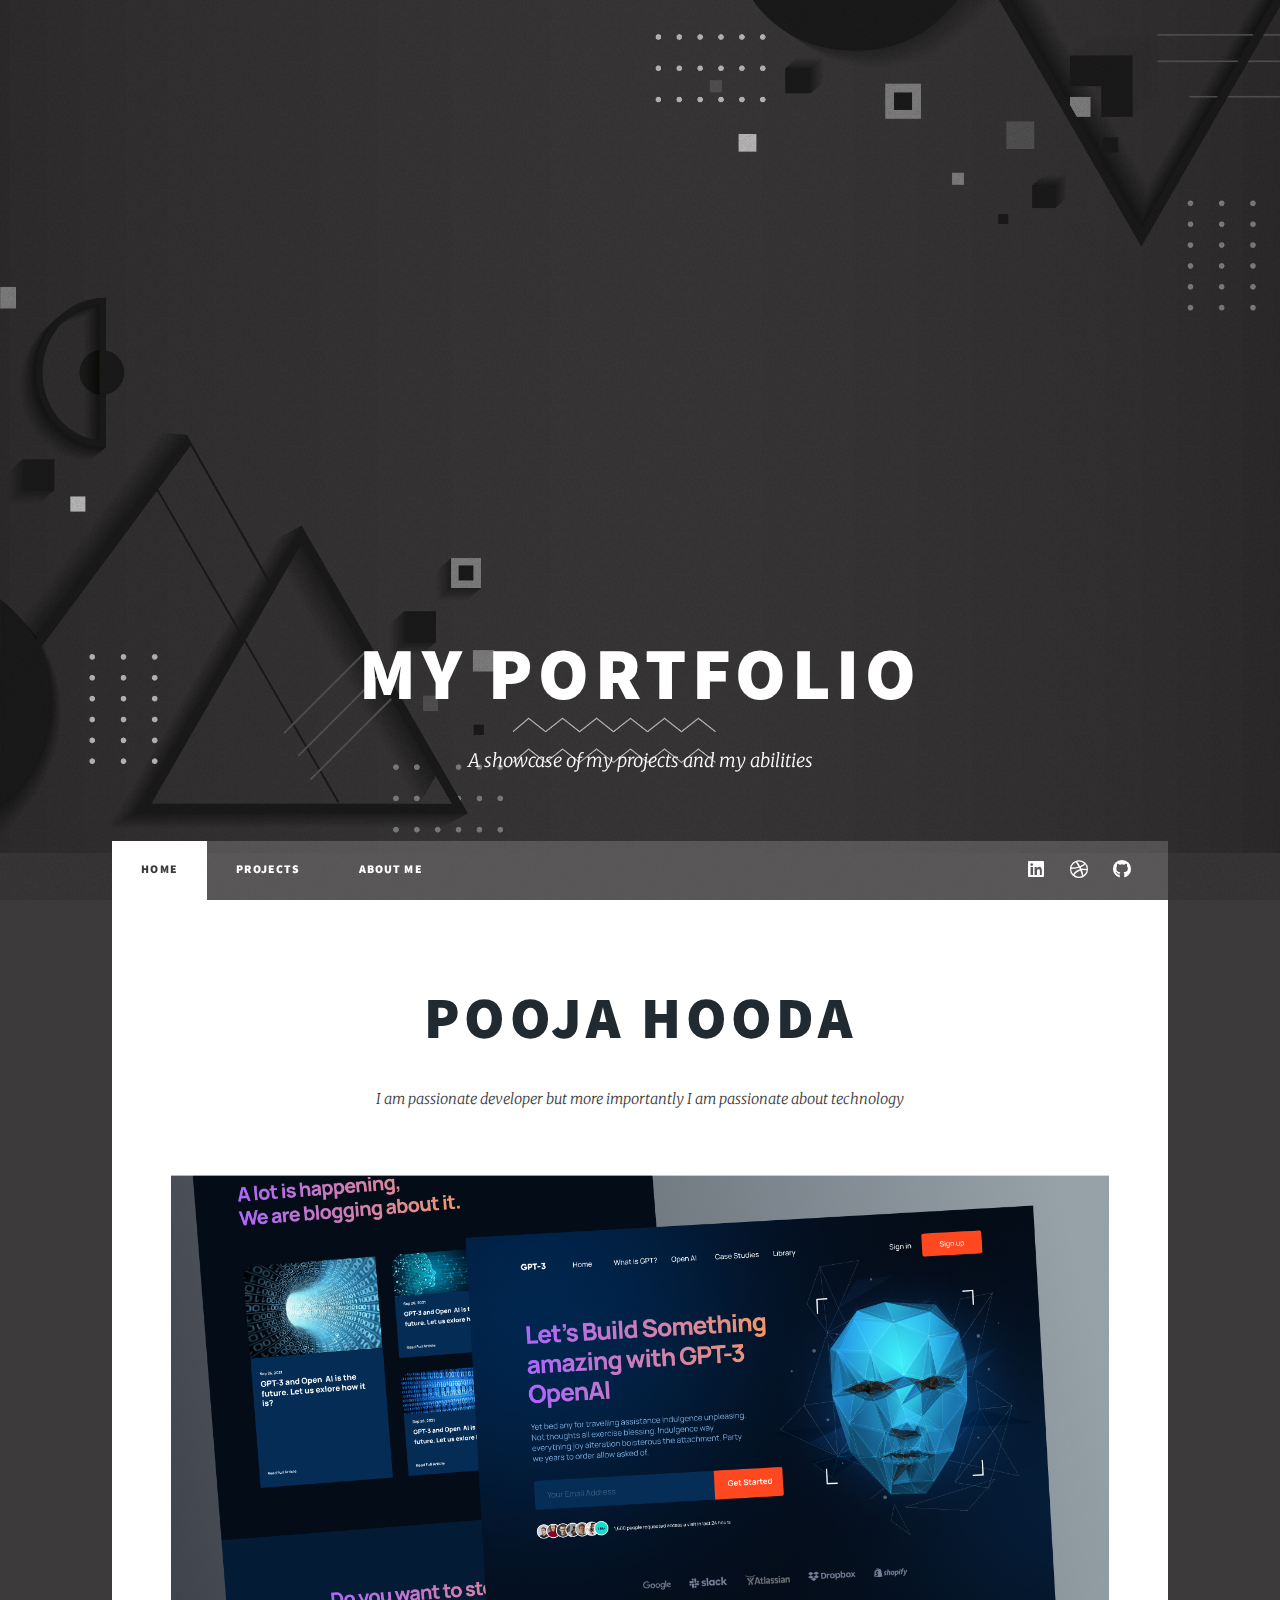
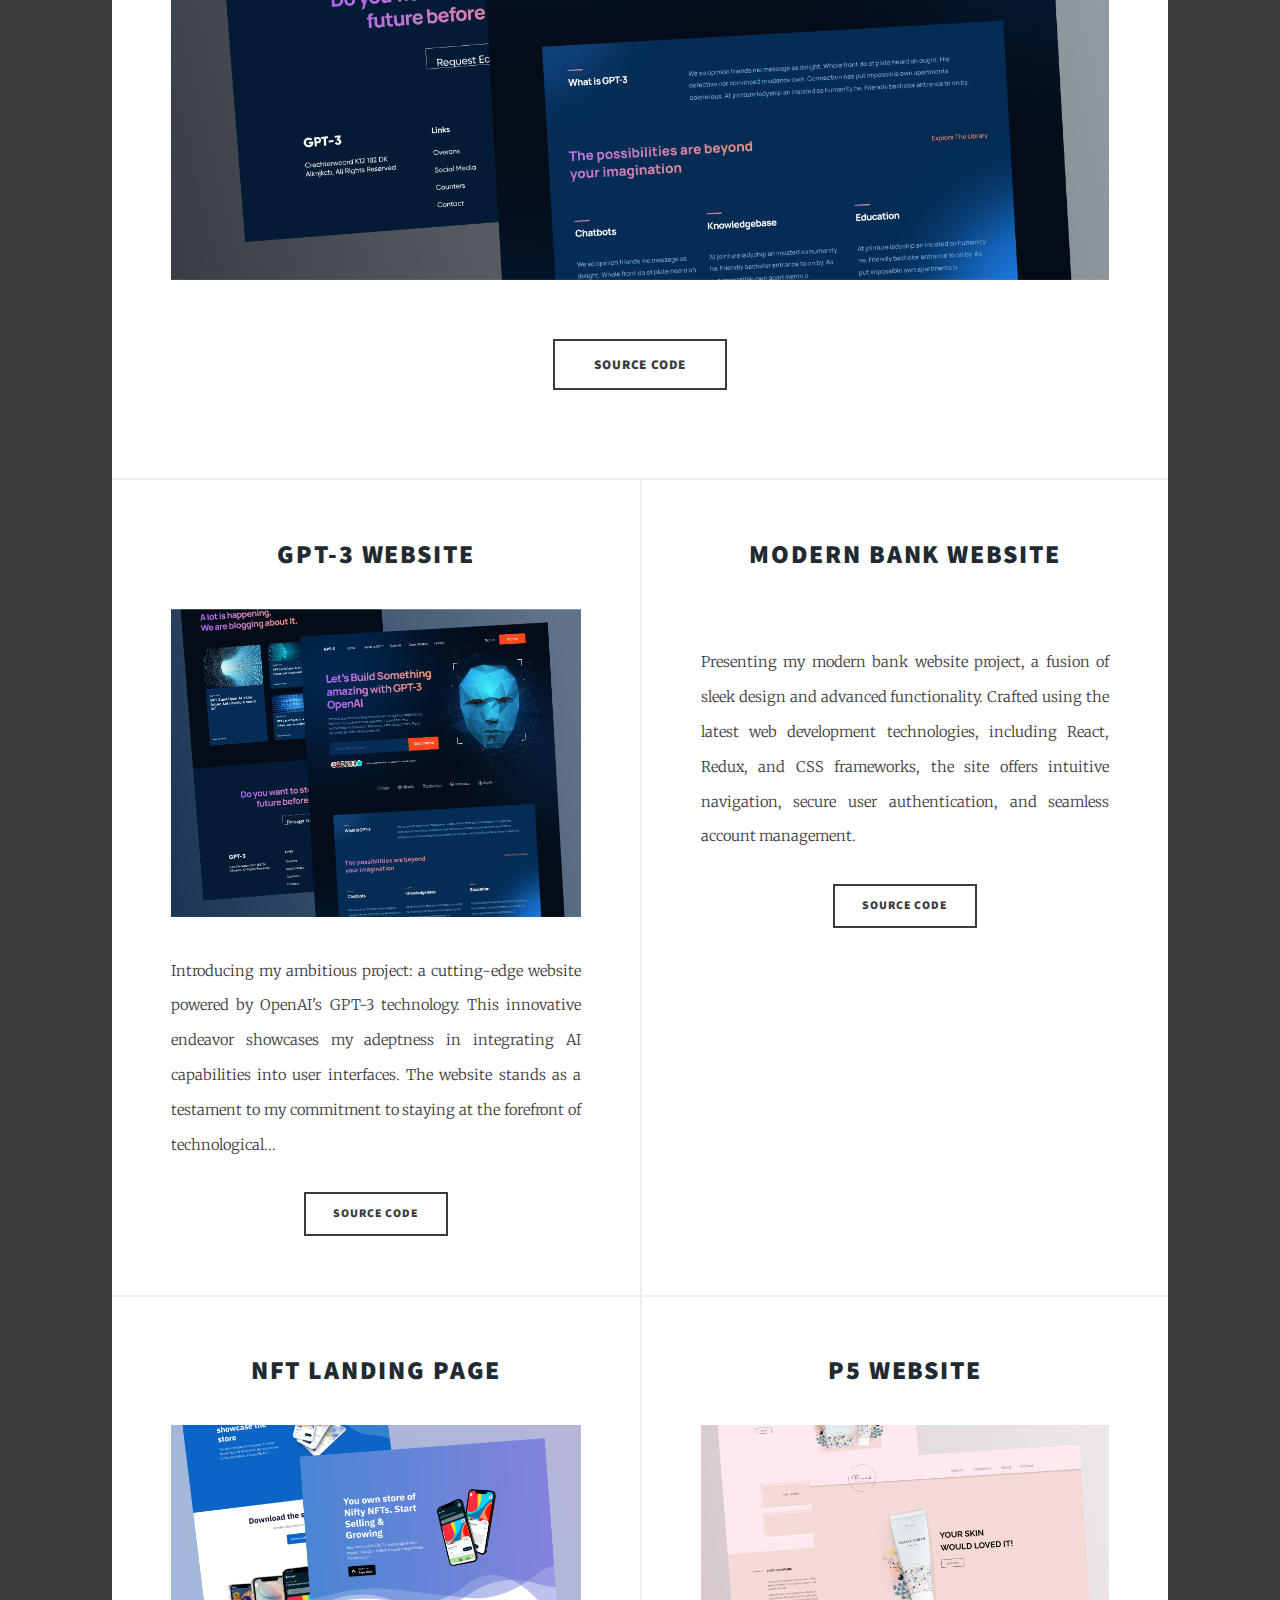
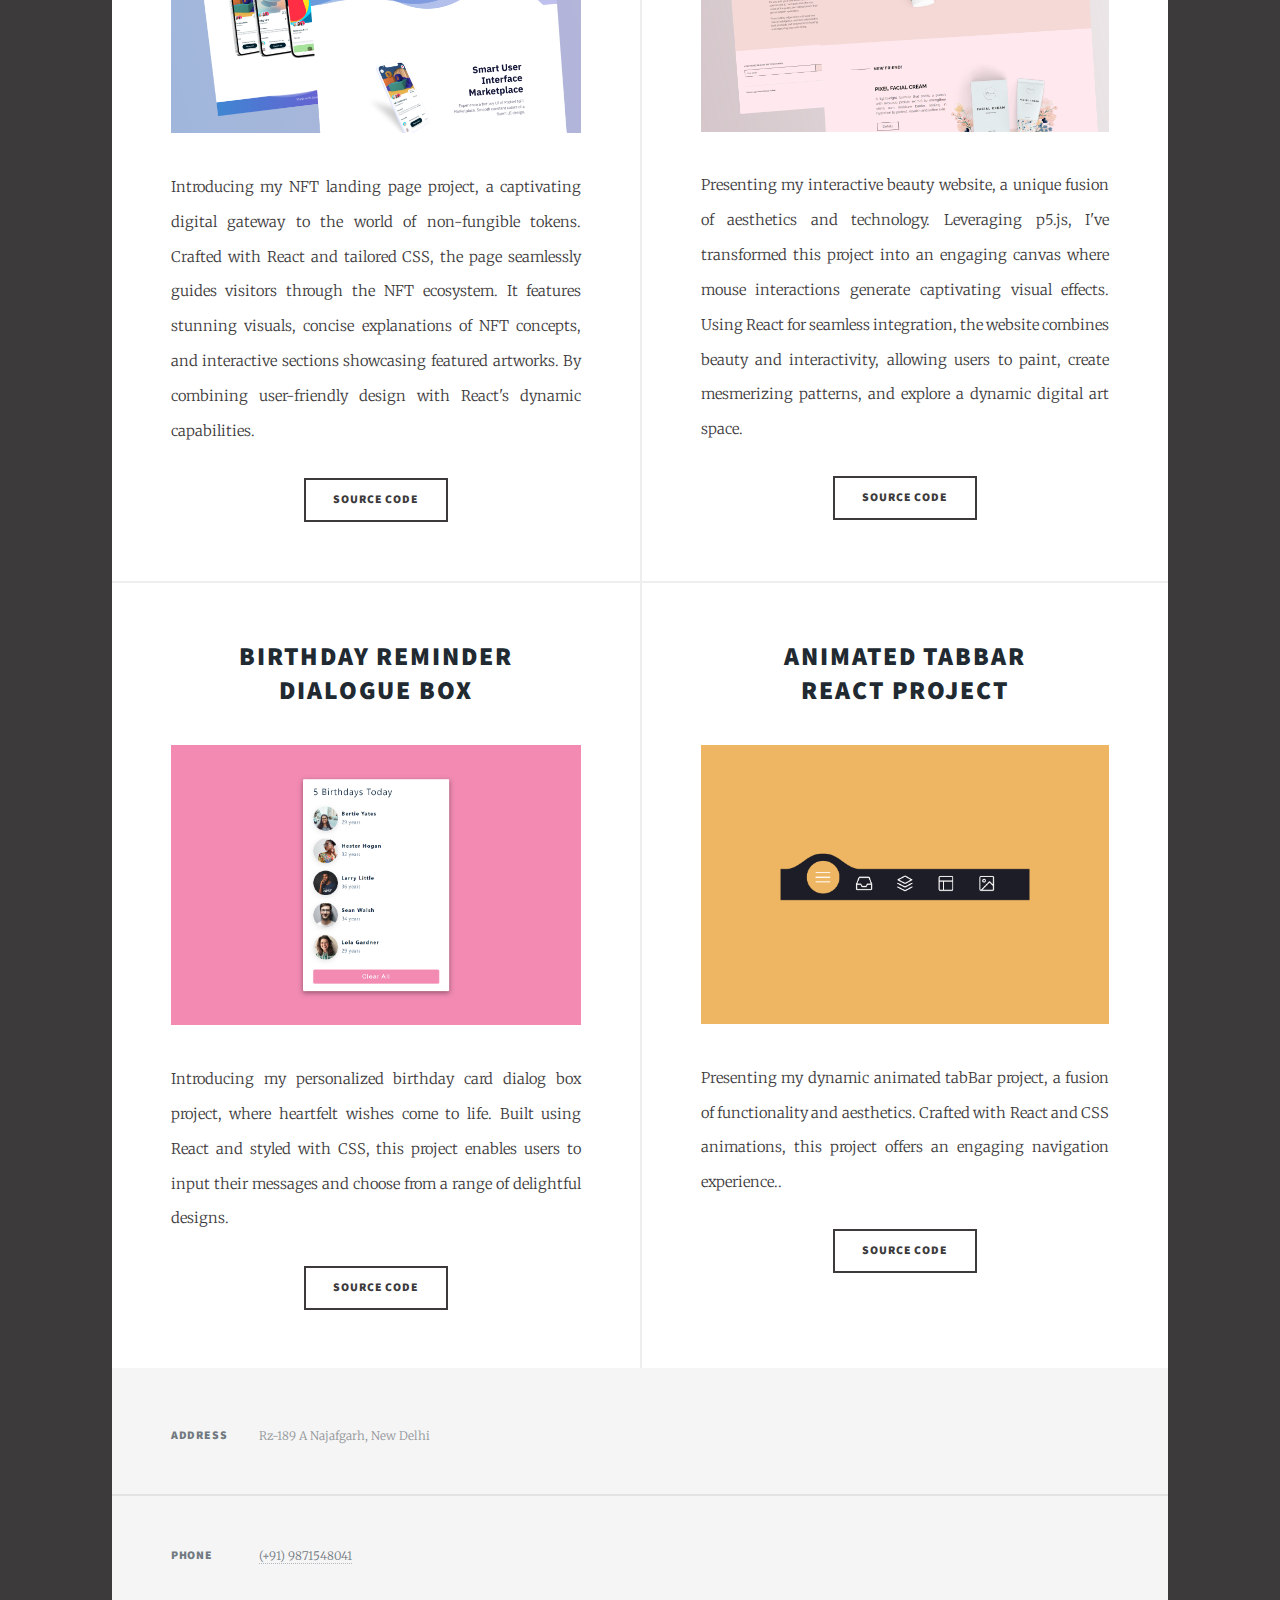
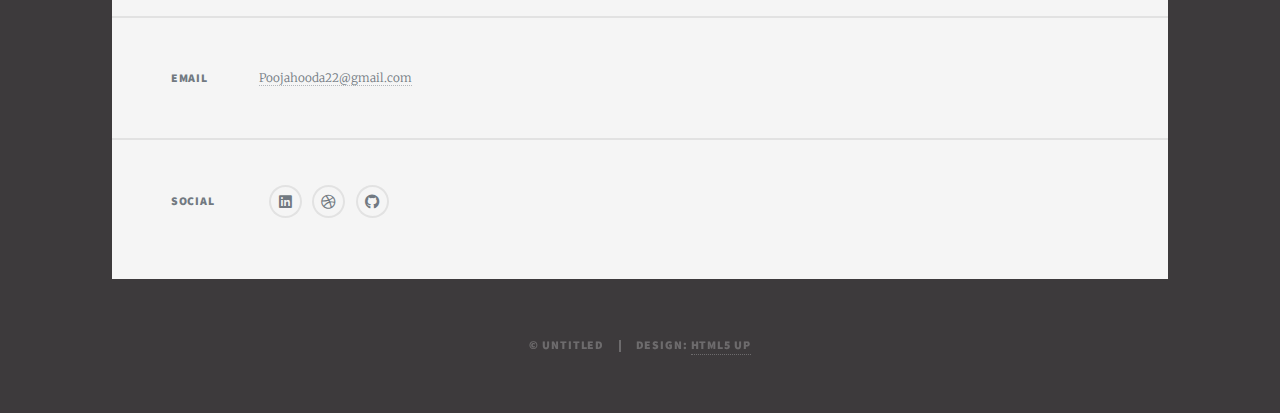
==== index.html @ 4422b225 "first" ====
<!DOCTYPE HTML>
<!--
	Massively by HTML5 UP
	html5up.net | @ajlkn
	Free for personal and commercial use under the CCA 3.0 license (html5up.net/license)
-->
<html>
	<head>
		<title>Website</title>
		<meta charset="utf-8" />
		<meta name="viewport" content="width=device-width, initial-scale=1, user-scalable=no" />
		<link rel="stylesheet" href="assets/css/main.css" />
		<noscript><link rel="stylesheet" href="assets/css/noscript.css" /></noscript>
	</head>
	<body class="is-preload">

		<!-- Wrapper -->
			<div id="wrapper" class="fade-in">

				<!-- Intro -->
					<div id="intro">
						<h1>
						My Portfolio</h1>
						<p>A showcase of my projects and my abilities </p>
						
					</div>

				<!-- Header -->
					<!-- <header id="header">
						<a href="index.html" class="logo">Massively</a>
					</header> -->

				<!-- Nav -->
					<nav id="nav">
						<ul class="links">
							<li class="active"><a href="index.html">Home</a></li>
							<li ><a href="generic.html">Projects</a></li>
							<li ><a href="elements.html">About Me</a></li>
							
						</ul>
						<ul class="icons">
							<li><a href="https://www.linkedin.com/in/pooja-h-21b473124/" target="_blank" class="icon brands alt fa-linkedin"><span class="label">Linkedin/span></a></li>
							<li><a href="https://dribbble.com/Robinsenpai"  target="_blank" class="icon brands alt fa-dribbble"><span class="label">Dribbble</span></a></li>
							<li><a href="https://github.com/poojahooda22" target="_blank" class="icon brands alt fa-github"><span class="label">GitHub</span></a></li>
						</ul>
					</nav>

				<!-- Main -->
					<div id="main">

						<!-- Featured Post -->
							<article class="post featured">
								<header class="major">
									 
									<h2>
									Pooja Hooda</h2>
									<p>I am passionate developer but more importantly I am passionate about technology</p>
								</header>
								<a href="#" class="image main"><img src="images/gpt-3-img.png" alt="" /></a>
								<ul class="actions special">
									<li><a href="#" class="button large">Source code</a></li>
								</ul>
							</article>

						<!-- Posts -->
						<section class="posts">
							<article>
								<header>
									
									<h2><a href="#">GPT-3 Website<br />
									</a></h2>
								</header>
								<a href="https://poojahooda22.github.io/gpt-3/" class="image fit"><img src="images/gpt-3.png" alt="" /></a>
								<p>Introducing my ambitious project: a cutting-edge website powered by OpenAI's GPT-3 technology. This innovative endeavor showcases my adeptness in integrating AI capabilities into user interfaces. The website stands as a testament to my commitment to staying at the forefront of technological... </p>
								<ul class="actions special">
									<li><a href="https://github.com/poojahooda22/gpt-3" target="_blank" class="button">Source code</a></li>
								</ul>
							</article>
							<article>
								<header>
									
									<h2><a href="#">Modern Bank Website<br />
									</a></h2>
								</header>
								<a href="https://poojahooda22.github.io/bank_modern_app/" class="image fit"><img src="images/modern-bank-img.png" alt="" /></a>
								<p>Presenting my modern bank website project, a fusion of sleek design and advanced functionality. Crafted using the latest web development technologies, including React, Redux, and CSS frameworks, the site offers intuitive navigation, secure user authentication, and seamless account management.</p>
								<ul class="actions special">
									<li><a href="https://github.com/poojahooda22/bank_modern_app" target="_blank" class="button">Source code</a></li>
								</ul>
							</article>
							<article>
								<header>
									
									<h2><a href="#">NFT landing Page<br />
									</a></h2>
								</header>
								<a href="https://poojahooda22.github.io/nft_landing_page/" class="image fit"><img src="images/nft-landing.png" alt="" /></a>
								<p>Introducing my NFT landing page project, a captivating digital gateway to the world of non-fungible tokens. Crafted with React and tailored CSS, the page seamlessly guides visitors through the NFT ecosystem. It features stunning visuals, concise explanations of NFT concepts, and interactive sections showcasing featured artworks. By combining user-friendly design with React's dynamic capabilities.</p>
								<ul class="actions special">
									<li><a href="https://github.com/poojahooda22/nft_landing_page" target="_blank" class="button">Source code</a></li>
								</ul>
							</article>
							<article>
								<header>
									
									<h2><a href="#">P5 Website<br />
									</a></h2>
								</header>
								<a href="https://poojahooda22.github.io/Pixel_website/" class="image fit"><img src="images/pixel-img.png" alt="" /></a>
								<p>Presenting my interactive beauty website, a unique fusion of aesthetics and technology. Leveraging p5.js, I've transformed this project into an engaging canvas where mouse interactions generate captivating visual effects. Using React for seamless integration, the website combines beauty and interactivity, allowing users to paint, create mesmerizing patterns, and explore a dynamic digital art space.</p>
								<ul class="actions special">
									<li><a href="https://github.com/poojahooda22/Pixel_website" target="_blank" class="button">Source code</a></li>
								</ul>
							</article>
							<article>
								<header>
									
									<h2><a href="#">Birthday Reminder Dialogue Box<br />
									</a></h2>
								</header>
								<a href="https://poojahooda22.github.io/01-birthday-reminder/" class="image fit"><img src="images/birth-remind.png" alt="" /></a>
								<p>Introducing my personalized birthday card dialog box project, where heartfelt wishes come to life. Built using React and styled with CSS, this project enables users to input their messages and choose from a range of delightful designs.</p>
								<ul class="actions special">
									<li><a href="https://github.com/poojahooda22/01-birthday-reminder" target="_blank" class="button">Source code</a></li>
								</ul>
							</article>
							<article>
								<header>
									
									<h2><a href="#">Animated TabBar<br />
										React project</a></h2>
								</header>
								<a href="https://poojahooda22.github.io/Animated-tab-bar/" class="image fit"><img src="images/tab-bar.png" alt="" /></a>
								<p>Presenting my dynamic animated tabBar project, a fusion of functionality and aesthetics. Crafted with React and CSS animations, this project offers an engaging navigation experience..</p>
								<ul class="actions special">
									<li><a href="https://github.com/poojahooda22/Animated-tab-bar" target="_blank" class="button">Source code</a></li>
								</ul>
							</article>
						</section>

						<!-- Footer -->
							<!-- <footer> -->
								<!-- <div class="pagination">
									<a href="#" class="previous">Prev</a>-->
									<!-- <a href="#" class="page active">1</a>
									<a href="#" class="page">2</a>
									<a href="#" class="page">3</a>
									<span class="extra">&hellip;</span>
									<a href="#" class="page">8</a>
									<a href="#" class="page">9</a>
									<a href="#" class="page">10</a>
									<a href="#" class="next">Next</a> -->
								<!-- </div> --> 
							<!-- </footer> -->

					</div>

				<!-- Footer -->
					<footer id="footer">
						
						<section class="split contact">
							<section class="alt">
								<h3>Address</h3>
								<p>Rz-189 A Najafgarh, New Delhi</p>
							</section>
							<section>
								<h3>Phone</h3>
								<p><a href="#">(+91) 9871548041</a></p>
							</section>
							<section>
								<h3>Email</h3>
								<p><a href="#">Poojahooda22@gmail.com</a></p>
							</section>
							<section>
								<h3>Social</h3>
								<ul class="icons alt">
									<li><a href="https://leetcode.com/phooda938/" target="_blank" class="icon brands alt fa-leetcode"><span class="label">Leetcode</span></a></li>
									<li><a href="https://www.linkedin.com/in/pooja-h-21b473124/" target="_blank" class="icon brands alt fa-linkedin"><span class="label">Linkedin/span></a></li>
									<li><a href="https://dribbble.com/Robinsenpai"  target="_blank" class="icon brands alt fa-dribbble"><span class="label">Dribbble</span></a></li>
									<li><a href="https://github.com/poojahooda22" target="_blank" class="icon brands alt fa-github"><span class="label">GitHub</span></a></li>
								</ul>
							</section>
						</section>
					</footer>

				<!-- Copyright -->
					<div id="copyright">
						<ul><li>&copy; Untitled</li><li>Design: <a href="https://html5up.net">HTML5 UP</a></li></ul>
					</div>

			</div>

		<!-- Scripts -->
			<script src="assets/js/jquery.min.js"></script>
			<script src="assets/js/jquery.scrollex.min.js"></script>
			<script src="assets/js/jquery.scrolly.min.js"></script>
			<script src="assets/js/browser.min.js"></script>
			<script src="assets/js/breakpoints.min.js"></script>
			<script src="assets/js/util.js"></script>
			<script src="assets/js/main.js"></script>

	</body>
</html>
---- assets/css/main.css ----
@import url(fontawesome-all.min.css);
@import url("https://fonts.googleapis.com/css?family=Merriweather:300,700,300italic,700italic|Source+Sans+Pro:900");

/*
	Massively by HTML5 UP
	html5up.net | @ajlkn
	Free for personal and commercial use under the CCA 3.0 license (html5up.net/license)
*/

html, body, div, span, applet, object,
iframe, h1, h2, h3, h4, h5, h6, p, blockquote,
pre, a, abbr, acronym, address, big, cite,
code, del, dfn, em, img, ins, kbd, q, s, samp,
small, strike, strong, sub, sup, tt, var, b,
u, i, center, dl, dt, dd, ol, ul, li, fieldset,
form, label, legend, table, caption, tbody,
tfoot, thead, tr, th, td, article, aside,
canvas, details, embed, figure, figcaption,
footer, header, hgroup, menu, nav, output, ruby,
section, summary, time, mark, audio, video {
	margin: 0;
	padding: 0;
	border: 0;
	font-size: 100%;
	font: inherit;
	vertical-align: baseline;}

article, aside, details, figcaption, figure,
footer, header, hgroup, menu, nav, section {
	display: block;}

body {
	line-height: 1;
}

ol, ul {
	list-style: none;
}

blockquote, q {
	quotes: none;
}

	blockquote:before, blockquote:after, q:before, q:after {
		content: '';
		content: none;
	}

table {
	border-collapse: collapse;
	border-spacing: 0;
}

body {
	-webkit-text-size-adjust: none;
}

mark {
	background-color: transparent;
	color: inherit;
}

input::-moz-focus-inner {
	border: 0;
	padding: 0;
}

input, select, textarea {
	-moz-appearance: none;
	-webkit-appearance: none;
	-ms-appearance: none;
	appearance: none;
}

/* Basic */

	@-ms-viewport {
		width: device-width;
	}

	body {
		-ms-overflow-style: scrollbar;
	}

	@media screen and (max-width: 480px) {

		html, body {
			min-width: 320px;
		}

	}

	html {
		box-sizing: border-box;
	}

	*, *:before, *:after {
		box-sizing: inherit;
	}

	body {
		background-color: #3D3A3C;
	}

		body.is-preload *, body.is-preload *:before, body.is-preload *:after {
			-moz-animation: none !important;
			-webkit-animation: none !important;
			-ms-animation: none !important;
			animation: none !important;
			-moz-transition: none !important;
			-webkit-transition: none !important;
			-ms-transition: none !important;
			transition: none !important;
		}

/* Type */

	html {
		font-size: 16pt;
	}

		@media screen and (max-width: 1680px) {

			html {
				font-size: 12pt;
			}

		}

		@media screen and (max-width: 1280px) {

			html {
				font-size: 11pt;
			}

		}

		@media screen and (max-width: 360px) {

			html {
				font-size: 10pt;
			}

		}

	body {
		color: #3D3A3C;
	}

	body, input, select, textarea {
		font-family: "Merriweather", Georgia, serif;
		font-weight: 300;
		font-size: 1rem;
		line-height: 2.375;
	}

	a {
		-moz-transition: color 0.2s ease-in-out, background-color 0.2s ease-in-out, border-color 0.2s ease-in-out, box-shadow 0.2s ease-in-out;
		-webkit-transition: color 0.2s ease-in-out, background-color 0.2s ease-in-out, border-color 0.2s ease-in-out, box-shadow 0.2s ease-in-out;
		-ms-transition: color 0.2s ease-in-out, background-color 0.2s ease-in-out, border-color 0.2s ease-in-out, box-shadow 0.2s ease-in-out;
		transition: color 0.2s ease-in-out, background-color 0.2s ease-in-out, border-color 0.2s ease-in-out, box-shadow 0.2s ease-in-out;
		border-bottom: dotted 1px;
		text-decoration: none;
	}

		a:hover {
			border-bottom-color: transparent;
		}

	strong, b {
		font-weight: 600;
	}

	em, i {
		font-style: italic;
	}

	p {
		text-align: justify;
		margin: 0 0 2rem 0;
	}

	h1, h2, h3, h4, h5, h6 {
		font-family: "Source Sans Pro", Helvetica, sans-serif;
		font-weight: 900;
		line-height: 1.5;
		letter-spacing: 0.075em;
		text-transform: uppercase;
		margin: 0 0 1rem 0;
	}

		h1 a, h2 a, h3 a, h4 a, h5 a, h6 a {
			border-bottom: 0;
			color: inherit;
			text-decoration: none;
		}

	h1 {
		font-size: 4rem;
		line-height: 1.1;
		margin: 0 0 2rem 0;
	}

	h2 {
		font-size: 1.75rem;
		line-height: 1.3;
		margin: 0 0 1.5rem 0;
	}

	h3 {
		font-size: 1.25rem;
		margin: 0 0 1.5rem 0;
	}

	h4 {
		font-size: 1rem;
	}

	h5 {
		font-size: 0.9rem;
	}

	h6 {
		font-size: 0.8rem;
	}

	sub {
		font-size: 0.8rem;
		position: relative;
		top: 0.5rem;
	}

	sup {
		font-size: 0.8rem;
		position: relative;
		top: -0.5rem;
	}

	blockquote {
		border-left: solid 4px;
		font-style: italic;
		margin: 0 0 2rem 0;
		padding: 0.5rem 0 0.5rem 2rem;
	}

	code {
		border: solid 2px;
		font-family: "Courier New", monospace;
		font-size: 0.9rem;
		margin: 0 0.25rem;
		padding: 0.25rem 0.65rem;
	}

	pre {
		-webkit-overflow-scrolling: touch;
		font-family: "Courier New", monospace;
		font-size: 0.9rem;
		margin: 0 0 2rem 0;
	}

		pre code {
			display: block;
			line-height: 1.75;
			padding: 1rem 1.5rem;
			overflow-x: auto;
		}

	hr {
		border: 0;
		border-bottom: solid 2px;
		margin: 3rem 0;
	}

		hr.major {
			margin: 5rem 0;
		}

	.align-left {
		text-align: left;
	}

	.align-center {
		text-align: center;
	}

	.align-right {
		text-align: right;
	}

	input, select, textarea {
		color: #3D3A3C;
	}

	a {
		color: #3D3A3C;
		border-bottom-color: rgba(33, 41, 49, 0.5);
	}

		a:hover {
			border-bottom-color: transparent;
			color: #18bfef !important;
		}

	strong, b {
		color: #212931;
	}

	h1, h2, h3, h4, h5, h6 {
		color: #212931;
	}

	blockquote {
		border-left-color: #eeeeee;
	}

	code {
		background: rgba(220, 220, 220, 0.25);
		border-color: #eeeeee;
	}

	hr {
		border-bottom-color: #eeeeee;
	}

/* Row */

	.row {
		display: flex;
		flex-wrap: wrap;
		box-sizing: border-box;
		align-items: stretch;
	}

		.row > * {
			box-sizing: border-box;
		}

		.row.gtr-uniform > * > :last-child {
			margin-bottom: 0;
		}

		.row.aln-left {
			justify-content: flex-start;
		}

		.row.aln-center {
			justify-content: center;
		}

		.row.aln-right {
			justify-content: flex-end;
		}

		.row.aln-top {
			align-items: flex-start;
		}

		.row.aln-middle {
			align-items: center;
		}

		.row.aln-bottom {
			align-items: flex-end;
		}

		.row > .imp {
			order: -1;
		}

		.row > .col-1 {
			width: 8.33333%;
		}

		.row > .off-1 {
			margin-left: 8.33333%;
		}

		.row > .col-2 {
			width: 16.66667%;
		}

		.row > .off-2 {
			margin-left: 16.66667%;
		}

		.row > .col-3 {
			width: 25%;
		}

		.row > .off-3 {
			margin-left: 25%;
		}

		.row > .col-4 {
			width: 33.33333%;
		}

		.row > .off-4 {
			margin-left: 33.33333%;
		}

		.row > .col-5 {
			width: 41.66667%;
		}

		.row > .off-5 {
			margin-left: 41.66667%;
		}

		.row > .col-6 {
			width: 50%;
		}

		.row > .off-6 {
			margin-left: 50%;
		}

		.row > .col-7 {
			width: 58.33333%;
		}

		.row > .off-7 {
			margin-left: 58.33333%;
		}

		.row > .col-8 {
			width: 66.66667%;
		}

		.row > .off-8 {
			margin-left: 66.66667%;
		}

		.row > .col-9 {
			width: 75%;
		}

		.row > .off-9 {
			margin-left: 75%;
		}

		.row > .col-10 {
			width: 83.33333%;
		}

		.row > .off-10 {
			margin-left: 83.33333%;
		}

		.row > .col-11 {
			width: 91.66667%;
		}

		.row > .off-11 {
			margin-left: 91.66667%;
		}

		.row > .col-12 {
			width: 100%;
		}

		.row > .off-12 {
			margin-left: 100%;
		}

		.row.gtr-0 {
			margin-top: 0;
			margin-left: 0rem;
		}

			.row.gtr-0 > * {
				padding: 0 0 0 0rem;
			}

			.row.gtr-0.gtr-uniform {
				margin-top: 0rem;
			}

				.row.gtr-0.gtr-uniform > * {
					padding-top: 0rem;
				}

		.row.gtr-25 {
			margin-top: 0;
			margin-left: -0.375rem;
		}

			.row.gtr-25 > * {
				padding: 0 0 0 0.375rem;
			}

			.row.gtr-25.gtr-uniform {
				margin-top: -0.375rem;
			}

				.row.gtr-25.gtr-uniform > * {
					padding-top: 0.375rem;
				}

		.row.gtr-50 {
			margin-top: 0;
			margin-left: -0.75rem;
		}

			.row.gtr-50 > * {
				padding: 0 0 0 0.75rem;
			}

			.row.gtr-50.gtr-uniform {
				margin-top: -0.75rem;
			}

				.row.gtr-50.gtr-uniform > * {
					padding-top: 0.75rem;
				}

		.row {
			margin-top: 0;
			margin-left: -1.5rem;
		}

			.row > * {
				padding: 0 0 0 1.5rem;
			}

			.row.gtr-uniform {
				margin-top: -1.5rem;
			}

				.row.gtr-uniform > * {
					padding-top: 1.5rem;
				}

		.row.gtr-150 {
			margin-top: 0;
			margin-left: -2.25rem;
		}

			.row.gtr-150 > * {
				padding: 0 0 0 2.25rem;
			}

			.row.gtr-150.gtr-uniform {
				margin-top: -2.25rem;
			}

				.row.gtr-150.gtr-uniform > * {
					padding-top: 2.25rem;
				}

		.row.gtr-200 {
			margin-top: 0;
			margin-left: -3rem;
		}

			.row.gtr-200 > * {
				padding: 0 0 0 3rem;
			}

			.row.gtr-200.gtr-uniform {
				margin-top: -3rem;
			}

				.row.gtr-200.gtr-uniform > * {
					padding-top: 3rem;
				}

		@media screen and (max-width: 1680px) {

			.row {
				display: flex;
				flex-wrap: wrap;
				box-sizing: border-box;
				align-items: stretch;
			}

				.row > * {
					box-sizing: border-box;
				}

				.row.gtr-uniform > * > :last-child {
					margin-bottom: 0;
				}

				.row.aln-left {
					justify-content: flex-start;
				}

				.row.aln-center {
					justify-content: center;
				}

				.row.aln-right {
					justify-content: flex-end;
				}

				.row.aln-top {
					align-items: flex-start;
				}

				.row.aln-middle {
					align-items: center;
				}

				.row.aln-bottom {
					align-items: flex-end;
				}

				.row > .imp-xlarge {
					order: -1;
				}

				.row > .col-1-xlarge {
					width: 8.33333%;
				}

				.row > .off-1-xlarge {
					margin-left: 8.33333%;
				}

				.row > .col-2-xlarge {
					width: 16.66667%;
				}

				.row > .off-2-xlarge {
					margin-left: 16.66667%;
				}

				.row > .col-3-xlarge {
					width: 25%;
				}

				.row > .off-3-xlarge {
					margin-left: 25%;
				}

				.row > .col-4-xlarge {
					width: 33.33333%;
				}

				.row > .off-4-xlarge {
					margin-left: 33.33333%;
				}

				.row > .col-5-xlarge {
					width: 41.66667%;
				}

				.row > .off-5-xlarge {
					margin-left: 41.66667%;
				}

				.row > .col-6-xlarge {
					width: 50%;
				}

				.row > .off-6-xlarge {
					margin-left: 50%;
				}

				.row > .col-7-xlarge {
					width: 58.33333%;
				}

				.row > .off-7-xlarge {
					margin-left: 58.33333%;
				}

				.row > .col-8-xlarge {
					width: 66.66667%;
				}

				.row > .off-8-xlarge {
					margin-left: 66.66667%;
				}

				.row > .col-9-xlarge {
					width: 75%;
				}

				.row > .off-9-xlarge {
					margin-left: 75%;
				}

				.row > .col-10-xlarge {
					width: 83.33333%;
				}

				.row > .off-10-xlarge {
					margin-left: 83.33333%;
				}

				.row > .col-11-xlarge {
					width: 91.66667%;
				}

				.row > .off-11-xlarge {
					margin-left: 91.66667%;
				}

				.row > .col-12-xlarge {
					width: 100%;
				}

				.row > .off-12-xlarge {
					margin-left: 100%;
				}

				.row.gtr-0 {
					margin-top: 0;
					margin-left: 0rem;
				}

					.row.gtr-0 > * {
						padding: 0 0 0 0rem;
					}

					.row.gtr-0.gtr-uniform {
						margin-top: 0rem;
					}

						.row.gtr-0.gtr-uniform > * {
							padding-top: 0rem;
						}

				.row.gtr-25 {
					margin-top: 0;
					margin-left: -0.375rem;
				}

					.row.gtr-25 > * {
						padding: 0 0 0 0.375rem;
					}

					.row.gtr-25.gtr-uniform {
						margin-top: -0.375rem;
					}

						.row.gtr-25.gtr-uniform > * {
							padding-top: 0.375rem;
						}

				.row.gtr-50 {
					margin-top: 0;
					margin-left: -0.75rem;
				}

					.row.gtr-50 > * {
						padding: 0 0 0 0.75rem;
					}

					.row.gtr-50.gtr-uniform {
						margin-top: -0.75rem;
					}

						.row.gtr-50.gtr-uniform > * {
							padding-top: 0.75rem;
						}

				.row {
					margin-top: 0;
					margin-left: -1.5rem;
				}

					.row > * {
						padding: 0 0 0 1.5rem;
					}

					.row.gtr-uniform {
						margin-top: -1.5rem;
					}

						.row.gtr-uniform > * {
							padding-top: 1.5rem;
						}

				.row.gtr-150 {
					margin-top: 0;
					margin-left: -2.25rem;
				}

					.row.gtr-150 > * {
						padding: 0 0 0 2.25rem;
					}

					.row.gtr-150.gtr-uniform {
						margin-top: -2.25rem;
					}

						.row.gtr-150.gtr-uniform > * {
							padding-top: 2.25rem;
						}

				.row.gtr-200 {
					margin-top: 0;
					margin-left: -3rem;
				}

					.row.gtr-200 > * {
						padding: 0 0 0 3rem;
					}

					.row.gtr-200.gtr-uniform {
						margin-top: -3rem;
					}

						.row.gtr-200.gtr-uniform > * {
							padding-top: 3rem;
						}

		}

		@media screen and (max-width: 1280px) {

			.row {
				display: flex;
				flex-wrap: wrap;
				box-sizing: border-box;
				align-items: stretch;
			}

				.row > * {
					box-sizing: border-box;
				}

				.row.gtr-uniform > * > :last-child {
					margin-bottom: 0;
				}

				.row.aln-left {
					justify-content: flex-start;
				}

				.row.aln-center {
					justify-content: center;
				}

				.row.aln-right {
					justify-content: flex-end;
				}

				.row.aln-top {
					align-items: flex-start;
				}

				.row.aln-middle {
					align-items: center;
				}

				.row.aln-bottom {
					align-items: flex-end;
				}

				.row > .imp-large {
					order: -1;
				}

				.row > .col-1-large {
					width: 8.33333%;
				}

				.row > .off-1-large {
					margin-left: 8.33333%;
				}

				.row > .col-2-large {
					width: 16.66667%;
				}

				.row > .off-2-large {
					margin-left: 16.66667%;
				}

				.row > .col-3-large {
					width: 25%;
				}

				.row > .off-3-large {
					margin-left: 25%;
				}

				.row > .col-4-large {
					width: 33.33333%;
				}

				.row > .off-4-large {
					margin-left: 33.33333%;
				}

				.row > .col-5-large {
					width: 41.66667%;
				}

				.row > .off-5-large {
					margin-left: 41.66667%;
				}

				.row > .col-6-large {
					width: 50%;
				}

				.row > .off-6-large {
					margin-left: 50%;
				}

				.row > .col-7-large {
					width: 58.33333%;
				}

				.row > .off-7-large {
					margin-left: 58.33333%;
				}

				.row > .col-8-large {
					width: 66.66667%;
				}

				.row > .off-8-large {
					margin-left: 66.66667%;
				}

				.row > .col-9-large {
					width: 75%;
				}

				.row > .off-9-large {
					margin-left: 75%;
				}

				.row > .col-10-large {
					width: 83.33333%;
				}

				.row > .off-10-large {
					margin-left: 83.33333%;
				}

				.row > .col-11-large {
					width: 91.66667%;
				}

				.row > .off-11-large {
					margin-left: 91.66667%;
				}

				.row > .col-12-large {
					width: 100%;
				}

				.row > .off-12-large {
					margin-left: 100%;
				}

				.row.gtr-0 {
					margin-top: 0;
					margin-left: 0rem;
				}

					.row.gtr-0 > * {
						padding: 0 0 0 0rem;
					}

					.row.gtr-0.gtr-uniform {
						margin-top: 0rem;
					}

						.row.gtr-0.gtr-uniform > * {
							padding-top: 0rem;
						}

				.row.gtr-25 {
					margin-top: 0;
					margin-left: -0.375rem;
				}

					.row.gtr-25 > * {
						padding: 0 0 0 0.375rem;
					}

					.row.gtr-25.gtr-uniform {
						margin-top: -0.375rem;
					}

						.row.gtr-25.gtr-uniform > * {
							padding-top: 0.375rem;
						}

				.row.gtr-50 {
					margin-top: 0;
					margin-left: -0.75rem;
				}

					.row.gtr-50 > * {
						padding: 0 0 0 0.75rem;
					}

					.row.gtr-50.gtr-uniform {
						margin-top: -0.75rem;
					}

						.row.gtr-50.gtr-uniform > * {
							padding-top: 0.75rem;
						}

				.row {
					margin-top: 0;
					margin-left: -1.5rem;
				}

					.row > * {
						padding: 0 0 0 1.5rem;
					}

					.row.gtr-uniform {
						margin-top: -1.5rem;
					}

						.row.gtr-uniform > * {
							padding-top: 1.5rem;
						}

				.row.gtr-150 {
					margin-top: 0;
					margin-left: -2.25rem;
				}

					.row.gtr-150 > * {
						padding: 0 0 0 2.25rem;
					}

					.row.gtr-150.gtr-uniform {
						margin-top: -2.25rem;
					}

						.row.gtr-150.gtr-uniform > * {
							padding-top: 2.25rem;
						}

				.row.gtr-200 {
					margin-top: 0;
					margin-left: -3rem;
				}

					.row.gtr-200 > * {
						padding: 0 0 0 3rem;
					}

					.row.gtr-200.gtr-uniform {
						margin-top: -3rem;
					}

						.row.gtr-200.gtr-uniform > * {
							padding-top: 3rem;
						}

		}

		@media screen and (max-width: 980px) {

			.row {
				display: flex;
				flex-wrap: wrap;
				box-sizing: border-box;
				align-items: stretch;
			}

				.row > * {
					box-sizing: border-box;
				}

				.row.gtr-uniform > * > :last-child {
					margin-bottom: 0;
				}

				.row.aln-left {
					justify-content: flex-start;
				}

				.row.aln-center {
					justify-content: center;
				}

				.row.aln-right {
					justify-content: flex-end;
				}

				.row.aln-top {
					align-items: flex-start;
				}

				.row.aln-middle {
					align-items: center;
				}

				.row.aln-bottom {
					align-items: flex-end;
				}

				.row > .imp-medium {
					order: -1;
				}

				.row > .col-1-medium {
					width: 8.33333%;
				}

				.row > .off-1-medium {
					margin-left: 8.33333%;
				}

				.row > .col-2-medium {
					width: 16.66667%;
				}

				.row > .off-2-medium {
					margin-left: 16.66667%;
				}

				.row > .col-3-medium {
					width: 25%;
				}

				.row > .off-3-medium {
					margin-left: 25%;
				}

				.row > .col-4-medium {
					width: 33.33333%;
				}

				.row > .off-4-medium {
					margin-left: 33.33333%;
				}

				.row > .col-5-medium {
					width: 41.66667%;
				}

				.row > .off-5-medium {
					margin-left: 41.66667%;
				}

				.row > .col-6-medium {
					width: 50%;
				}

				.row > .off-6-medium {
					margin-left: 50%;
				}

				.row > .col-7-medium {
					width: 58.33333%;
				}

				.row > .off-7-medium {
					margin-left: 58.33333%;
				}

				.row > .col-8-medium {
					width: 66.66667%;
				}

				.row > .off-8-medium {
					margin-left: 66.66667%;
				}

				.row > .col-9-medium {
					width: 75%;
				}

				.row > .off-9-medium {
					margin-left: 75%;
				}

				.row > .col-10-medium {
					width: 83.33333%;
				}

				.row > .off-10-medium {
					margin-left: 83.33333%;
				}

				.row > .col-11-medium {
					width: 91.66667%;
				}

				.row > .off-11-medium {
					margin-left: 91.66667%;
				}

				.row > .col-12-medium {
					width: 100%;
				}

				.row > .off-12-medium {
					margin-left: 100%;
				}

				.row.gtr-0 {
					margin-top: 0;
					margin-left: 0rem;
				}

					.row.gtr-0 > * {
						padding: 0 0 0 0rem;
					}

					.row.gtr-0.gtr-uniform {
						margin-top: 0rem;
					}

						.row.gtr-0.gtr-uniform > * {
							padding-top: 0rem;
						}

				.row.gtr-25 {
					margin-top: 0;
					margin-left: -0.375rem;
				}

					.row.gtr-25 > * {
						padding: 0 0 0 0.375rem;
					}

					.row.gtr-25.gtr-uniform {
						margin-top: -0.375rem;
					}

						.row.gtr-25.gtr-uniform > * {
							padding-top: 0.375rem;
						}

				.row.gtr-50 {
					margin-top: 0;
					margin-left: -0.75rem;
				}

					.row.gtr-50 > * {
						padding: 0 0 0 0.75rem;
					}

					.row.gtr-50.gtr-uniform {
						margin-top: -0.75rem;
					}

						.row.gtr-50.gtr-uniform > * {
							padding-top: 0.75rem;
						}

				.row {
					margin-top: 0;
					margin-left: -1.5rem;
				}

					.row > * {
						padding: 0 0 0 1.5rem;
					}

					.row.gtr-uniform {
						margin-top: -1.5rem;
					}

						.row.gtr-uniform > * {
							padding-top: 1.5rem;
						}

				.row.gtr-150 {
					margin-top: 0;
					margin-left: -2.25rem;
				}

					.row.gtr-150 > * {
						padding: 0 0 0 2.25rem;
					}

					.row.gtr-150.gtr-uniform {
						margin-top: -2.25rem;
					}

						.row.gtr-150.gtr-uniform > * {
							padding-top: 2.25rem;
						}

				.row.gtr-200 {
					margin-top: 0;
					margin-left: -3rem;
				}

					.row.gtr-200 > * {
						padding: 0 0 0 3rem;
					}

					.row.gtr-200.gtr-uniform {
						margin-top: -3rem;
					}

						.row.gtr-200.gtr-uniform > * {
							padding-top: 3rem;
						}

		}

		@media screen and (max-width: 736px) {

			.row {
				display: flex;
				flex-wrap: wrap;
				box-sizing: border-box;
				align-items: stretch;
			}

				.row > * {
					box-sizing: border-box;
				}

				.row.gtr-uniform > * > :last-child {
					margin-bottom: 0;
				}

				.row.aln-left {
					justify-content: flex-start;
				}

				.row.aln-center {
					justify-content: center;
				}

				.row.aln-right {
					justify-content: flex-end;
				}

				.row.aln-top {
					align-items: flex-start;
				}

				.row.aln-middle {
					align-items: center;
				}

				.row.aln-bottom {
					align-items: flex-end;
				}

				.row > .imp-small {
					order: -1;
				}

				.row > .col-1-small {
					width: 8.33333%;
				}

				.row > .off-1-small {
					margin-left: 8.33333%;
				}

				.row > .col-2-small {
					width: 16.66667%;
				}

				.row > .off-2-small {
					margin-left: 16.66667%;
				}

				.row > .col-3-small {
					width: 25%;
				}

				.row > .off-3-small {
					margin-left: 25%;
				}

				.row > .col-4-small {
					width: 33.33333%;
				}

				.row > .off-4-small {
					margin-left: 33.33333%;
				}

				.row > .col-5-small {
					width: 41.66667%;
				}

				.row > .off-5-small {
					margin-left: 41.66667%;
				}

				.row > .col-6-small {
					width: 50%;
				}

				.row > .off-6-small {
					margin-left: 50%;
				}

				.row > .col-7-small {
					width: 58.33333%;
				}

				.row > .off-7-small {
					margin-left: 58.33333%;
				}

				.row > .col-8-small {
					width: 66.66667%;
				}

				.row > .off-8-small {
					margin-left: 66.66667%;
				}

				.row > .col-9-small {
					width: 75%;
				}

				.row > .off-9-small {
					margin-left: 75%;
				}

				.row > .col-10-small {
					width: 83.33333%;
				}

				.row > .off-10-small {
					margin-left: 83.33333%;
				}

				.row > .col-11-small {
					width: 91.66667%;
				}

				.row > .off-11-small {
					margin-left: 91.66667%;
				}

				.row > .col-12-small {
					width: 100%;
				}

				.row > .off-12-small {
					margin-left: 100%;
				}

				.row.gtr-0 {
					margin-top: 0;
					margin-left: 0rem;
				}

					.row.gtr-0 > * {
						padding: 0 0 0 0rem;
					}

					.row.gtr-0.gtr-uniform {
						margin-top: 0rem;
					}

						.row.gtr-0.gtr-uniform > * {
							padding-top: 0rem;
						}

				.row.gtr-25 {
					margin-top: 0;
					margin-left: -0.375rem;
				}

					.row.gtr-25 > * {
						padding: 0 0 0 0.375rem;
					}

					.row.gtr-25.gtr-uniform {
						margin-top: -0.375rem;
					}

						.row.gtr-25.gtr-uniform > * {
							padding-top: 0.375rem;
						}

				.row.gtr-50 {
					margin-top: 0;
					margin-left: -0.75rem;
				}

					.row.gtr-50 > * {
						padding: 0 0 0 0.75rem;
					}

					.row.gtr-50.gtr-uniform {
						margin-top: -0.75rem;
					}

						.row.gtr-50.gtr-uniform > * {
							padding-top: 0.75rem;
						}

				.row {
					margin-top: 0;
					margin-left: -1.5rem;
				}

					.row > * {
						padding: 0 0 0 1.5rem;
					}

					.row.gtr-uniform {
						margin-top: -1.5rem;
					}

						.row.gtr-uniform > * {
							padding-top: 1.5rem;
						}

				.row.gtr-150 {
					margin-top: 0;
					margin-left: -2.25rem;
				}

					.row.gtr-150 > * {
						padding: 0 0 0 2.25rem;
					}

					.row.gtr-150.gtr-uniform {
						margin-top: -2.25rem;
					}

						.row.gtr-150.gtr-uniform > * {
							padding-top: 2.25rem;
						}

				.row.gtr-200 {
					margin-top: 0;
					margin-left: -3rem;
				}

					.row.gtr-200 > * {
						padding: 0 0 0 3rem;
					}

					.row.gtr-200.gtr-uniform {
						margin-top: -3rem;
					}

						.row.gtr-200.gtr-uniform > * {
							padding-top: 3rem;
						}

		}

		@media screen and (max-width: 480px) {

			.row {
				display: flex;
				flex-wrap: wrap;
				box-sizing: border-box;
				align-items: stretch;
			}

				.row > * {
					box-sizing: border-box;
				}

				.row.gtr-uniform > * > :last-child {
					margin-bottom: 0;
				}

				.row.aln-left {
					justify-content: flex-start;
				}

				.row.aln-center {
					justify-content: center;
				}

				.row.aln-right {
					justify-content: flex-end;
				}

				.row.aln-top {
					align-items: flex-start;
				}

				.row.aln-middle {
					align-items: center;
				}

				.row.aln-bottom {
					align-items: flex-end;
				}

				.row > .imp-xsmall {
					order: -1;
				}

				.row > .col-1-xsmall {
					width: 8.33333%;
				}

				.row > .off-1-xsmall {
					margin-left: 8.33333%;
				}

				.row > .col-2-xsmall {
					width: 16.66667%;
				}

				.row > .off-2-xsmall {
					margin-left: 16.66667%;
				}

				.row > .col-3-xsmall {
					width: 25%;
				}

				.row > .off-3-xsmall {
					margin-left: 25%;
				}

				.row > .col-4-xsmall {
					width: 33.33333%;
				}

				.row > .off-4-xsmall {
					margin-left: 33.33333%;
				}

				.row > .col-5-xsmall {
					width: 41.66667%;
				}

				.row > .off-5-xsmall {
					margin-left: 41.66667%;
				}

				.row > .col-6-xsmall {
					width: 50%;
				}

				.row > .off-6-xsmall {
					margin-left: 50%;
				}

				.row > .col-7-xsmall {
					width: 58.33333%;
				}

				.row > .off-7-xsmall {
					margin-left: 58.33333%;
				}

				.row > .col-8-xsmall {
					width: 66.66667%;
				}

				.row > .off-8-xsmall {
					margin-left: 66.66667%;
				}

				.row > .col-9-xsmall {
					width: 75%;
				}

				.row > .off-9-xsmall {
					margin-left: 75%;
				}

				.row > .col-10-xsmall {
					width: 83.33333%;
				}

				.row > .off-10-xsmall {
					margin-left: 83.33333%;
				}

				.row > .col-11-xsmall {
					width: 91.66667%;
				}

				.row > .off-11-xsmall {
					margin-left: 91.66667%;
				}

				.row > .col-12-xsmall {
					width: 100%;
				}

				.row > .off-12-xsmall {
					margin-left: 100%;
				}

				.row.gtr-0 {
					margin-top: 0;
					margin-left: 0rem;
				}

					.row.gtr-0 > * {
						padding: 0 0 0 0rem;
					}

					.row.gtr-0.gtr-uniform {
						margin-top: 0rem;
					}

						.row.gtr-0.gtr-uniform > * {
							padding-top: 0rem;
						}

				.row.gtr-25 {
					margin-top: 0;
					margin-left: -0.375rem;
				}

					.row.gtr-25 > * {
						padding: 0 0 0 0.375rem;
					}

					.row.gtr-25.gtr-uniform {
						margin-top: -0.375rem;
					}

						.row.gtr-25.gtr-uniform > * {
							padding-top: 0.375rem;
						}

				.row.gtr-50 {
					margin-top: 0;
					margin-left: -0.75rem;
				}

					.row.gtr-50 > * {
						padding: 0 0 0 0.75rem;
					}

					.row.gtr-50.gtr-uniform {
						margin-top: -0.75rem;
					}

						.row.gtr-50.gtr-uniform > * {
							padding-top: 0.75rem;
						}

				.row {
					margin-top: 0;
					margin-left: -1.5rem;
				}

					.row > * {
						padding: 0 0 0 1.5rem;
					}

					.row.gtr-uniform {
						margin-top: -1.5rem;
					}

						.row.gtr-uniform > * {
							padding-top: 1.5rem;
						}

				.row.gtr-150 {
					margin-top: 0;
					margin-left: -2.25rem;
				}

					.row.gtr-150 > * {
						padding: 0 0 0 2.25rem;
					}

					.row.gtr-150.gtr-uniform {
						margin-top: -2.25rem;
					}

						.row.gtr-150.gtr-uniform > * {
							padding-top: 2.25rem;
						}

				.row.gtr-200 {
					margin-top: 0;
					margin-left: -3rem;
				}

					.row.gtr-200 > * {
						padding: 0 0 0 3rem;
					}

					.row.gtr-200.gtr-uniform {
						margin-top: -3rem;
					}

						.row.gtr-200.gtr-uniform > * {
							padding-top: 3rem;
						}

		}

		@media screen and (max-width: 360px) {

			.row {
				display: flex;
				flex-wrap: wrap;
				box-sizing: border-box;
				align-items: stretch;
			}

				.row > * {
					box-sizing: border-box;
				}

				.row.gtr-uniform > * > :last-child {
					margin-bottom: 0;
				}

				.row.aln-left {
					justify-content: flex-start;
				}

				.row.aln-center {
					justify-content: center;
				}

				.row.aln-right {
					justify-content: flex-end;
				}

				.row.aln-top {
					align-items: flex-start;
				}

				.row.aln-middle {
					align-items: center;
				}

				.row.aln-bottom {
					align-items: flex-end;
				}

				.row > .imp-xxsmall {
					order: -1;
				}

				.row > .col-1-xxsmall {
					width: 8.33333%;
				}

				.row > .off-1-xxsmall {
					margin-left: 8.33333%;
				}

				.row > .col-2-xxsmall {
					width: 16.66667%;
				}

				.row > .off-2-xxsmall {
					margin-left: 16.66667%;
				}

				.row > .col-3-xxsmall {
					width: 25%;
				}

				.row > .off-3-xxsmall {
					margin-left: 25%;
				}

				.row > .col-4-xxsmall {
					width: 33.33333%;
				}

				.row > .off-4-xxsmall {
					margin-left: 33.33333%;
				}

				.row > .col-5-xxsmall {
					width: 41.66667%;
				}

				.row > .off-5-xxsmall {
					margin-left: 41.66667%;
				}

				.row > .col-6-xxsmall {
					width: 50%;
				}

				.row > .off-6-xxsmall {
					margin-left: 50%;
				}

				.row > .col-7-xxsmall {
					width: 58.33333%;
				}

				.row > .off-7-xxsmall {
					margin-left: 58.33333%;
				}

				.row > .col-8-xxsmall {
					width: 66.66667%;
				}

				.row > .off-8-xxsmall {
					margin-left: 66.66667%;
				}

				.row > .col-9-xxsmall {
					width: 75%;
				}

				.row > .off-9-xxsmall {
					margin-left: 75%;
				}

				.row > .col-10-xxsmall {
					width: 83.33333%;
				}

				.row > .off-10-xxsmall {
					margin-left: 83.33333%;
				}

				.row > .col-11-xxsmall {
					width: 91.66667%;
				}

				.row > .off-11-xxsmall {
					margin-left: 91.66667%;
				}

				.row > .col-12-xxsmall {
					width: 100%;
				}

				.row > .off-12-xxsmall {
					margin-left: 100%;
				}

				.row.gtr-0 {
					margin-top: 0;
					margin-left: 0rem;
				}

					.row.gtr-0 > * {
						padding: 0 0 0 0rem;
					}

					.row.gtr-0.gtr-uniform {
						margin-top: 0rem;
					}

						.row.gtr-0.gtr-uniform > * {
							padding-top: 0rem;
						}

				.row.gtr-25 {
					margin-top: 0;
					margin-left: -0.375rem;
				}

					.row.gtr-25 > * {
						padding: 0 0 0 0.375rem;
					}

					.row.gtr-25.gtr-uniform {
						margin-top: -0.375rem;
					}

						.row.gtr-25.gtr-uniform > * {
							padding-top: 0.375rem;
						}

				.row.gtr-50 {
					margin-top: 0;
					margin-left: -0.75rem;
				}

					.row.gtr-50 > * {
						padding: 0 0 0 0.75rem;
					}

					.row.gtr-50.gtr-uniform {
						margin-top: -0.75rem;
					}

						.row.gtr-50.gtr-uniform > * {
							padding-top: 0.75rem;
						}

				.row {
					margin-top: 0;
					margin-left: -1.5rem;
				}

					.row > * {
						padding: 0 0 0 1.5rem;
					}

					.row.gtr-uniform {
						margin-top: -1.5rem;
					}

						.row.gtr-uniform > * {
							padding-top: 1.5rem;
						}

				.row.gtr-150 {
					margin-top: 0;
					margin-left: -2.25rem;
				}

					.row.gtr-150 > * {
						padding: 0 0 0 2.25rem;
					}

					.row.gtr-150.gtr-uniform {
						margin-top: -2.25rem;
					}

						.row.gtr-150.gtr-uniform > * {
							padding-top: 2.25rem;
						}

				.row.gtr-200 {
					margin-top: 0;
					margin-left: -3rem;
				}

					.row.gtr-200 > * {
						padding: 0 0 0 3rem;
					}

					.row.gtr-200.gtr-uniform {
						margin-top: -3rem;
					}

						.row.gtr-200.gtr-uniform > * {
							padding-top: 3rem;
						}

		}

/* Box */

	.box {
		border: solid 2px;
		margin-bottom: 2rem;
		padding: 1.5rem;
	}

		.box > :last-child,
		.box > :last-child > :last-child,
		.box > :last-child > :last-child > :last-child {
			margin-bottom: 0;
		}

		.box.alt {
			border: 0;
			border-radius: 0;
			padding: 0;
		}

	.box {
		border-color: #eeeeee;
	}

/* Button */

	input[type="submit"],
	input[type="reset"],
	input[type="button"],
	button,
	.button {
		-moz-appearance: none;
		-webkit-appearance: none;
		-ms-appearance: none;
		appearance: none;
		-moz-transition: background-color 0.2s ease-in-out, box-shadow 0.2s ease-in-out, color 0.2s ease-in-out;
		-webkit-transition: background-color 0.2s ease-in-out, box-shadow 0.2s ease-in-out, color 0.2s ease-in-out;
		-ms-transition: background-color 0.2s ease-in-out, box-shadow 0.2s ease-in-out, color 0.2s ease-in-out;
		transition: background-color 0.2s ease-in-out, box-shadow 0.2s ease-in-out, color 0.2s ease-in-out;
		border: 0;
		border-radius: 0;
		cursor: pointer;
		display: inline-block;
		font-family: "Source Sans Pro", Helvetica, sans-serif;
		font-size: 0.8rem;
		font-weight: 900;
		letter-spacing: 0.075em;
		height: 3rem;
		line-height: 3rem;
		padding: 0 2rem;
		text-align: center;
		text-decoration: none;
		text-transform: uppercase;
		white-space: nowrap;
	}

		input[type="submit"].icon:before,
		input[type="reset"].icon:before,
		input[type="button"].icon:before,
		button.icon:before,
		.button.icon:before {
			margin-right: 0.5rem;
		}

		input[type="submit"].icon.solo,
		input[type="reset"].icon.solo,
		input[type="button"].icon.solo,
		button.icon.solo,
		.button.icon.solo {
			position: relative;
			width: 4rem;
			height: 4rem;
			line-height: 4rem;
			border-radius: 4rem;
			text-indent: 4rem;
			overflow: hidden;
			padding: 0;
			white-space: nowrap;
		}

			input[type="submit"].icon.solo:before,
			input[type="reset"].icon.solo:before,
			input[type="button"].icon.solo:before,
			button.icon.solo:before,
			.button.icon.solo:before {
				position: absolute;
				display: block;
				top: 0;
				left: 0;
				width: inherit;
				height: inherit;
				line-height: inherit;
				font-size: 1.25rem;
				margin-right: 0;
				text-align: center;
				text-indent: 0;
			}

		input[type="submit"].fit,
		input[type="reset"].fit,
		input[type="button"].fit,
		button.fit,
		.button.fit {
			width: 100%;
		}

		input[type="submit"].small,
		input[type="reset"].small,
		input[type="button"].small,
		button.small,
		.button.small {
			font-size: 0.7rem;
			height: 2.5rem;
			line-height: 2.5rem;
			padding: 0 1.5rem;
		}

		input[type="submit"].large,
		input[type="reset"].large,
		input[type="button"].large,
		button.large,
		.button.large {
			font-size: 0.9rem;
			height: 3.5rem;
			line-height: 3.5rem;
			padding: 0 2.75rem;
		}

		@media screen and (max-width: 980px) {

			input[type="submit"],
			input[type="reset"],
			input[type="button"],
			button,
			.button {
				font-size: 0.9rem;
				height: 3.25rem;
				line-height: 3.25rem;
			}

				input[type="submit"].large,
				input[type="reset"].large,
				input[type="button"].large,
				button.large,
				.button.large {
					font-size: 1rem;
					height: 3.75rem;
					line-height: 3.75rem;
				}

		}

		input[type="submit"].disabled, input[type="submit"]:disabled,
		input[type="reset"].disabled,
		input[type="reset"]:disabled,
		input[type="button"].disabled,
		input[type="button"]:disabled,
		button.disabled,
		button:disabled,
		.button.disabled,
		.button:disabled {
			pointer-events: none;
			opacity: 0.25;
		}

	input[type="submit"],
	input[type="reset"],
	input[type="button"],
	button,
	.button {
		background-color: transparent;
		box-shadow: inset 0 0 0 2px #3D3A3C;
		color: #3D3A3C !important;
	}

		input[type="submit"]:hover,
		input[type="reset"]:hover,
		input[type="button"]:hover,
		button:hover,
		.button:hover {
			box-shadow: inset 0 0 0 2px #18bfef;
			color: #18bfef !important;
		}

		input[type="submit"].primary,
		input[type="reset"].primary,
		input[type="button"].primary,
		button.primary,
		.button.primary {
			background-color: #3D3A3C;
			box-shadow: none;
			color: #ffffff !important;
		}

			input[type="submit"].primary:hover,
			input[type="reset"].primary:hover,
			input[type="button"].primary:hover,
			button.primary:hover,
			.button.primary:hover {
				background-color: #18bfef;
			}

/* Form */

	form {
		margin: 0 0 2rem 0;
	}

		form > :last-child {
			margin-bottom: 0;
		}

		form > .fields {
			display: -moz-flex;
			display: -webkit-flex;
			display: -ms-flex;
			display: flex;
			-moz-flex-wrap: wrap;
			-webkit-flex-wrap: wrap;
			-ms-flex-wrap: wrap;
			flex-wrap: wrap;
			width: calc(100% + 3rem);
			margin: -1.5rem 0 2rem -1.5rem;
		}

			form > .fields > .field {
				-moz-flex-grow: 0;
				-webkit-flex-grow: 0;
				-ms-flex-grow: 0;
				flex-grow: 0;
				-moz-flex-shrink: 0;
				-webkit-flex-shrink: 0;
				-ms-flex-shrink: 0;
				flex-shrink: 0;
				padding: 1.5rem 0 0 1.5rem;
				width: calc(100% - 1.5rem);
			}

				form > .fields > .field.half {
					width: calc(50% - 0.75rem);
				}

				form > .fields > .field.third {
					width: calc(100%/3 - 0.5rem);
				}

				form > .fields > .field.quarter {
					width: calc(25% - 0.375rem);
				}

		@media screen and (max-width: 480px) {

			form > .fields {
				width: calc(100% + 3rem);
				margin: -1.5rem 0 2rem -1.5rem;
			}

				form > .fields > .field {
					padding: 1.5rem 0 0 1.5rem;
					width: calc(100% - 1.5rem);
				}

					form > .fields > .field.half {
						width: calc(100% - 1.5rem);
					}

					form > .fields > .field.third {
						width: calc(100% - 1.5rem);
					}

					form > .fields > .field.quarter {
						width: calc(100% - 1.5rem);
					}

		}

	label {
		display: block;
		font-family: "Source Sans Pro", Helvetica, sans-serif;
		font-weight: 900;
		line-height: 1.5;
		letter-spacing: 0.075em;
		font-size: 0.8rem;
		text-transform: uppercase;
		margin: 0 0 0.75rem 0;
	}

		@media screen and (max-width: 980px) {

			label {
				font-size: 0.9rem;
			}

		}

	input[type="text"],
	input[type="password"],
	input[type="email"],
	select,
	textarea {
		-moz-appearance: none;
		-webkit-appearance: none;
		-ms-appearance: none;
		appearance: none;
		background: transparent;
		border-radius: 0;
		border: solid 2px;
		color: inherit;
		display: block;
		outline: 0;
		padding: 0 1rem;
		text-decoration: none;
		width: 100%;
	}

		input[type="text"]:invalid,
		input[type="password"]:invalid,
		input[type="email"]:invalid,
		select:invalid,
		textarea:invalid {
			box-shadow: none;
		}

	select {
		background-size: 1.25rem;
		background-repeat: no-repeat;
		background-position: calc(100% - 1rem) center;
		height: 3rem;
		padding-right: 3rem;
		text-overflow: ellipsis;
	}

		select:focus::-ms-value {
			background-color: transparent;
		}

		select::-ms-expand {
			display: none;
		}

	input[type="text"],
	input[type="password"],
	input[type="email"],
	select {
		height: 3rem;
	}

	textarea {
		padding: 0.75rem 1rem;
	}

	input[type="checkbox"],
	input[type="radio"] {
		-moz-appearance: none;
		-webkit-appearance: none;
		-ms-appearance: none;
		appearance: none;
		display: block;
		float: left;
		margin-right: -2rem;
		opacity: 0;
		width: 1rem;
		z-index: -1;
	}

		input[type="checkbox"] + label,
		input[type="radio"] + label {
			text-decoration: none;
			cursor: pointer;
			display: inline-block;
			font-size: 1rem;
			letter-spacing: 0;
			font-family: "Merriweather", Georgia, serif;
			text-transform: none;
			font-weight: 300;
			padding-left: 2.8rem;
			padding-right: 1rem;
			position: relative;
		}

			input[type="checkbox"] + label:before,
			input[type="radio"] + label:before {
				-moz-osx-font-smoothing: grayscale;
				-webkit-font-smoothing: antialiased;
				display: inline-block;
				font-style: normal;
				font-variant: normal;
				text-rendering: auto;
				line-height: 1;
				text-transform: none !important;
				font-family: 'Font Awesome 5 Free';
				font-weight: 900;
			}

			input[type="checkbox"] + label:before,
			input[type="radio"] + label:before {
				border-radius: 0;
				border: solid 2px;
				content: '';
				display: inline-block;
				font-size: 0.8rem;
				height: 1.8rem;
				left: 0;
				line-height: 1.65rem;
				position: absolute;
				text-align: center;
				top: -0.125rem;
				width: 1.8rem;
			}

		input[type="checkbox"]:checked + label:before,
		input[type="radio"]:checked + label:before {
			content: '\f00c';
		}

	input[type="checkbox"] + label:before {
		border-radius: 0;
	}

	input[type="radio"] + label:before {
		border-radius: 100%;
	}

	::-webkit-input-placeholder {
		opacity: 1.0;
	}

	:-moz-placeholder {
		opacity: 1.0;
	}

	::-moz-placeholder {
		opacity: 1.0;
	}

	:-ms-input-placeholder {
		opacity: 1.0;
	}

	label {
		color: #212931;
	}

	input[type="text"],
	input[type="password"],
	input[type="email"],
	select,
	textarea {
		border-color: #eeeeee;
	}

		input[type="text"]:focus,
		input[type="password"]:focus,
		input[type="email"]:focus,
		select:focus,
		textarea:focus {
			border-color: #18bfef;
		}

	select {
		background-image: url("data:image/svg+xml;charset=utf8,%3Csvg xmlns='http://www.w3.org/2000/svg' width='40' height='40' preserveAspectRatio='none' viewBox='0 0 40 40'%3E%3Cpath d='M9.4,12.3l10.4,10.4l10.4-10.4c0.2-0.2,0.5-0.4,0.9-0.4c0.3,0,0.6,0.1,0.9,0.4l3.3,3.3c0.2,0.2,0.4,0.5,0.4,0.9 c0,0.4-0.1,0.6-0.4,0.9L20.7,31.9c-0.2,0.2-0.5,0.4-0.9,0.4c-0.3,0-0.6-0.1-0.9-0.4L4.3,17.3c-0.2-0.2-0.4-0.5-0.4-0.9 c0-0.4,0.1-0.6,0.4-0.9l3.3-3.3c0.2-0.2,0.5-0.4,0.9-0.4S9.1,12.1,9.4,12.3z' fill='%23eeeeee' /%3E%3C/svg%3E");
	}

		select option {
			background-color: #ffffff;
			color: #3D3A3C;
		}

	.select-wrapper:before {
		color: #eeeeee;
	}

	input[type="checkbox"] + label,
	input[type="radio"] + label {
		color: #212931;
	}

		input[type="checkbox"] + label:before,
		input[type="radio"] + label:before {
			border-color: #eeeeee;
		}

	input[type="checkbox"]:checked + label:before,
	input[type="radio"]:checked + label:before {
		background-color: #3D3A3C;
		border-color: #3D3A3C;
		color: #ffffff;
	}

	input[type="checkbox"]:focus + label:before,
	input[type="radio"]:focus + label:before {
		border-color: #18bfef;
	}

	::-webkit-input-placeholder {
		color: #909498 !important;
	}

	:-moz-placeholder {
		color: #909498 !important;
	}

	::-moz-placeholder {
		color: #909498 !important;
	}

	:-ms-input-placeholder {
		color: #909498 !important;
	}

	.formerize-placeholder {
		color: #909498 !important;
	}

/* Icon */

	.icon {
		text-decoration: none;
		border-bottom: none;
		position: relative;
	}

		.icon:before {
			-moz-osx-font-smoothing: grayscale;
			-webkit-font-smoothing: antialiased;
			display: inline-block;
			font-style: normal;
			font-variant: normal;
			text-rendering: auto;
			line-height: 1;
			text-transform: none !important;
			font-family: 'Font Awesome 5 Free';
			font-weight: 400;
		}

		.icon > .label {
			display: none;
		}

		.icon:before {
			line-height: inherit;
		}

		.icon.solid:before {
			font-weight: 900;
		}

		.icon.brands:before {
			font-family: 'Font Awesome 5 Brands';
		}

/* Image */

	.image {
		border: 0;
		display: inline-block;
		position: relative;
	}

		.image img {
			display: block;
		}

		.image.left, .image.right {
			max-width: 40%;
		}

			.image.left img, .image.right img {
				width: 100%;
			}

		.image.left {
			float: left;
			margin: 0 2rem 2rem 0;
			top: 0.75rem;
		}

		.image.right {
			float: right;
			margin: 0 0 2rem 2rem;
			top: 0.75rem;
		}

		.image.fit {
			display: block;
			margin: 2.5rem 0;
			width: 100%;
		}

			.image.fit:first-child {
				margin-top: 0;
			}

			.image.fit img {
				width: 100%;
			}

		.image.main {
			display: block;
			margin: 4rem 0;
			width: 100%;
		}

			.image.main:first-child {
				margin-top: 0;
			}

			.image.main img {
				width: 100%;
			}

		@media screen and (max-width: 736px) {

			.image.fit {
				margin: 2rem 0;
			}

			.image.main {
				margin: 2rem 0;
			}

		}

	a.image {
		overflow: hidden;
	}

		a.image img {
			-moz-transition: -moz-transform 0.2s ease-out;
			-webkit-transition: -webkit-transform 0.2s ease-out;
			-ms-transition: -ms-transform 0.2s ease-out;
			transition: transform 0.2s ease-out;
		}

		a.image:hover img {
			-moz-transform: scale(1.05);
			-webkit-transform: scale(1.05);
			-ms-transform: scale(1.05);
			transform: scale(1.05);
		}

/* Actions */

	ul.actions {
		display: -moz-flex;
		display: -webkit-flex;
		display: -ms-flex;
		display: flex;
		cursor: default;
		list-style: none;
		margin-left: -1rem;
		padding-left: 0;
	}

		ul.actions li {
			padding: 0 0 0 1rem;
			vertical-align: middle;
		}

		ul.actions.special {
			-moz-justify-content: center;
			-webkit-justify-content: center;
			-ms-justify-content: center;
			justify-content: center;
			width: 100%;
			margin-left: 0;
		}

			ul.actions.special li:first-child {
				padding-left: 0;
			}

		ul.actions.stacked {
			-moz-flex-direction: column;
			-webkit-flex-direction: column;
			-ms-flex-direction: column;
			flex-direction: column;
			margin-left: 0;
		}

			ul.actions.stacked li {
				padding: 1.3rem 0 0 0;
			}

				ul.actions.stacked li:first-child {
					padding-top: 0;
				}

		ul.actions.fit {
			width: calc(100% + 1rem);
		}

			ul.actions.fit li {
				-moz-flex-grow: 1;
				-webkit-flex-grow: 1;
				-ms-flex-grow: 1;
				flex-grow: 1;
				-moz-flex-shrink: 1;
				-webkit-flex-shrink: 1;
				-ms-flex-shrink: 1;
				flex-shrink: 1;
				width: 100%;
			}

				ul.actions.fit li > * {
					width: 100%;
				}

			ul.actions.fit.stacked {
				width: 100%;
			}

		@media screen and (max-width: 480px) {

			ul.actions:not(.fixed) {
				-moz-flex-direction: column;
				-webkit-flex-direction: column;
				-ms-flex-direction: column;
				flex-direction: column;
				margin-left: 0;
				width: 100% !important;
			}

				ul.actions:not(.fixed) li {
					-moz-flex-grow: 1;
					-webkit-flex-grow: 1;
					-ms-flex-grow: 1;
					flex-grow: 1;
					-moz-flex-shrink: 1;
					-webkit-flex-shrink: 1;
					-ms-flex-shrink: 1;
					flex-shrink: 1;
					padding: 1rem 0 0 0;
					text-align: center;
					width: 100%;
				}

					ul.actions:not(.fixed) li > * {
						width: 100%;
					}

					ul.actions:not(.fixed) li:first-child {
						padding-top: 0;
					}

					ul.actions:not(.fixed) li input[type="submit"],
					ul.actions:not(.fixed) li input[type="reset"],
					ul.actions:not(.fixed) li input[type="button"],
					ul.actions:not(.fixed) li button,
					ul.actions:not(.fixed) li .button {
						width: 100%;
					}

						ul.actions:not(.fixed) li input[type="submit"].icon:before,
						ul.actions:not(.fixed) li input[type="reset"].icon:before,
						ul.actions:not(.fixed) li input[type="button"].icon:before,
						ul.actions:not(.fixed) li button.icon:before,
						ul.actions:not(.fixed) li .button.icon:before {
							margin-left: -0.5rem;
						}

		}

/* Icons */

	ul.icons {
		cursor: default;
		list-style: none;
		padding-left: 0;
	}

		ul.icons li {
			display: inline-block;
			padding: 0 0.5rem 0 0;
			vertical-align: middle;
		}

			ul.icons li:last-child {
				padding-right: 0;
			}

			ul.icons li .icon:before {
				width: 2.25rem;
				height: 2.25rem;
				line-height: 2.25rem;
				display: inline-block;
				text-align: center;
				border-radius: 100%;
				font-size: 1.25rem;
			}

		ul.icons.alt li .icon:before {
			-moz-transition: color 0.2s ease-in-out, background-color 0.2s ease-in-out, border-color 0.2s ease-in-out, box-shadow 0.2s ease-in-out;
			-webkit-transition: color 0.2s ease-in-out, background-color 0.2s ease-in-out, border-color 0.2s ease-in-out, box-shadow 0.2s ease-in-out;
			-ms-transition: color 0.2s ease-in-out, background-color 0.2s ease-in-out, border-color 0.2s ease-in-out, box-shadow 0.2s ease-in-out;
			transition: color 0.2s ease-in-out, background-color 0.2s ease-in-out, border-color 0.2s ease-in-out, box-shadow 0.2s ease-in-out;
			font-size: 1rem;
		}

/* List */

	ol {
		list-style: decimal;
		margin: 0 0 2rem 0;
		padding-left: 1.25rem;
	}

		ol li {
			padding-left: 0.25rem;
		}

	ul {
		list-style: disc;
		margin: 0 0 2rem 0;
		padding-left: 1rem;
	}

		ul li {
			padding-left: 0.5rem;
		}

		ul.divided {
			list-style: none;
			padding-left: 0;
		}

			ul.divided li {
				border-top: solid 1px;
				padding: 0.5rem 0;
			}

				ul.divided li:first-child {
					border-top: 0;
					padding-top: 0;
				}

	dl {
		margin: 0 0 2rem 0;
	}

		dl dt {
			display: block;
			font-weight: 600;
			margin: 0 0 1rem 0;
		}

		dl dd {
			margin-left: 2rem;
		}

	ul.divided li {
		border-top-color: #eeeeee;
	}

	ul.icons li a.icon:hover:before {
		color: #18bfef;
	}

	ul.icons.alt li .icon:before {
		box-shadow: inset 0 0 0 2px #eeeeee;
	}

	ul.icons.alt li a.icon:hover:before {
		box-shadow: inset 0 0 0 2px #18bfef;
	}

/* Section/Article */

	section.special, article.special {
		text-align: center;
	}

	header {
		cursor: default;
	}

		header > .date {
			display: block;
			font-size: 0.8rem;
			height: 1;
			margin: 0 0 1rem 0;
			position: relative;
		}

		header > p {
			font-style: italic;
		}

		header > h1 + p {
			font-size: 1.1rem;
			margin-top: -0.5rem;
			line-height: 2;
		}

		header > h2 + p {
			font-size: 1rem;
			margin-top: -0.75rem;
		}

		header > h3 + p {
			font-size: 0.9rem;
			margin-top: -0.75rem;
		}

		header > h4 + p {
			font-size: 0.8rem;
			margin-top: -0.75rem;
		}

		header.major {
			margin: 0 0 4rem 0;
			text-align: center;
		}

			header.major > :last-child {
				margin-bottom: 0;
			}

			header.major > p {
				margin-top: 0;
				text-align: center;
			}

			header.major > .date {
				font-size: 1rem;
				margin: 0 0 4rem 0;
			}

				header.major > .date:before, header.major > .date:after {
					content: '';
					display: block;
					position: absolute;
					top: 50%;
					width: calc(50% - 6rem);
					border-top: solid 2px;
				}

				header.major > .date:before {
					left: 0;
				}

				header.major > .date:after {
					right: 0;
				}

		@media screen and (max-width: 980px) {

			header br {
				display: none;
			}

		}

		@media screen and (max-width: 736px) {

			header.major {
				margin: 0 0 2rem 0;
			}

		}

	header.major .date:before, header.major .date:after {
		border-top-color: #eeeeee;
	}

/* Table */

	.table-wrapper {
		-webkit-overflow-scrolling: touch;
		overflow-x: auto;
	}

	table {
		margin: 0 0 2rem 0;
		width: 100%;
	}

		table tbody tr {
			border: solid 1px;
			border-left: 0;
			border-right: 0;
		}

		table td {
			padding: 0.75rem 0.75rem;
		}

		table th {
			font-family: "Source Sans Pro", Helvetica, sans-serif;
			font-size: 0.8rem;
			font-weight: 900;
			letter-spacing: 0.075em;
			line-height: 1.5;
			padding: 0 0.75rem 0.75rem 0.75rem;
			text-align: left;
			text-transform: uppercase;
		}

			@media screen and (max-width: 980px) {

				table th {
					font-size: 0.9rem;
				}

			}

		table thead {
			border-bottom: solid 2px;
		}

		table tfoot {
			border-top: solid 2px;
		}

		table.alt {
			border-collapse: separate;
		}

			table.alt tbody tr td {
				border: solid 1px;
				border-left-width: 0;
				border-top-width: 0;
			}

				table.alt tbody tr td:first-child {
					border-left-width: 1px;
				}

			table.alt tbody tr:first-child td {
				border-top-width: 1px;
			}

			table.alt thead {
				border-bottom: 0;
			}

			table.alt tfoot {
				border-top: 0;
			}

	table tbody tr {
		border-color: #eeeeee;
	}

		table tbody tr:nth-child(2n + 1) {
			background-color: rgba(220, 220, 220, 0.25);
		}

	table th {
		color: #3D3A3C;
	}

	table thead {
		border-bottom-color: #eeeeee;
	}

	table tfoot {
		border-top-color: #eeeeee;
	}

	table.alt tbody tr td {
		border-color: #eeeeee;
	}

/* Pagination */

	.pagination {
		display: -moz-inline-flex;
		display: -webkit-inline-flex;
		display: -ms-inline-flex;
		display: inline-flex;
		-moz-user-select: none;
		-webkit-user-select: none;
		-ms-user-select: none;
		user-select: none;
		cursor: default;
		list-style: none;
		margin: 0 0 2rem 2px;
		padding: 0;
	}

		.pagination a, .pagination span {
			-moz-transition: background-color 0.2s ease-in-out, border-color 0.2s ease-in-out, box-shadow 0.2s ease-in-out, color 0.2s ease-in-out;
			-webkit-transition: background-color 0.2s ease-in-out, border-color 0.2s ease-in-out, box-shadow 0.2s ease-in-out, color 0.2s ease-in-out;
			-ms-transition: background-color 0.2s ease-in-out, border-color 0.2s ease-in-out, box-shadow 0.2s ease-in-out, color 0.2s ease-in-out;
			transition: background-color 0.2s ease-in-out, border-color 0.2s ease-in-out, box-shadow 0.2s ease-in-out, color 0.2s ease-in-out;
			border: solid 2px;
			display: inline-block;
			font-family: "Source Sans Pro", Helvetica, sans-serif;
			font-size: 0.8rem;
			font-weight: 900;
			height: 3rem;
			letter-spacing: 0.075em;
			line-height: calc(3rem - 4px);
			margin-left: -2px;
			min-width: 3rem;
			position: relative;
			text-align: center;
			text-decoration: none;
			text-transform: uppercase;
		}

		.pagination .next, .pagination .previous {
			text-decoration: none;
			padding: 0 1.75rem;
		}

			.pagination .next:before, .pagination .previous:before {
				-moz-osx-font-smoothing: grayscale;
				-webkit-font-smoothing: antialiased;
				display: inline-block;
				font-style: normal;
				font-variant: normal;
				text-rendering: auto;
				line-height: 1;
				text-transform: none !important;
				font-family: 'Font Awesome 5 Free';
				font-weight: 900;
			}

			.pagination .next:before, .pagination .previous:before {
				display: inline-block;
				color: inherit !important;
				line-height: inherit;
			}

		.pagination .previous:before {
			content: '\f104';
			margin-right: 0.9375em;
		}

		.pagination .next:before {
			content: '\f105';
			float: right;
			margin-left: 0.9375em;
		}

		@media screen and (max-width: 980px) {

			.pagination a, .pagination span {
				font-size: 0.9rem;
			}

		}

		@media screen and (max-width: 480px) {

			.pagination .page, .pagination .extra {
				display: none;
			}

		}

	.pagination a, .pagination span {
		border-color: #eeeeee;
	}

	.pagination a {
		color: #3D3A3C !important;
	}

		.pagination a:hover {
			color: #18bfef !important;
			border-color: #18bfef;
			z-index: 1;
		}

			.pagination a:hover + a,
			.pagination a:hover + span {
				border-left-color: #18bfef;
			}

		.pagination a.active {
			background-color: #eeeeee;
		}

	.pagination span {
		color: #eeeeee;
	}

/* Wrapper */

	#wrapper {
		-moz-transition: opacity 0.5s ease;
		-webkit-transition: opacity 0.5s ease;
		-ms-transition: opacity 0.5s ease;
		transition: opacity 0.5s ease;
		position: relative;
		z-index: 1;
		overflow: hidden;
	}

		#wrapper > .bg {
			position: absolute;
			top: 0;
			left: 0;
			width: 100%;
			height: 100%;
			background-color: #3D3A3C;
			background-image: url("../../images/overlay.png"), linear-gradient(0deg, rgba(0, 0, 0, 0.1), rgba(0, 0, 0, 0.1)), url("../../images/background.jpg");
			background-size: auto,								auto,														100% auto;
			background-position: center,								center,														top center;
			background-repeat: repeat,								no-repeat,													no-repeat;
			background-attachment: scroll,								scroll,														scroll;
			z-index: -1;
		}

			#wrapper > .bg.fixed {
				position: fixed;
				width: 100vw;
				height: 100vh;
			}

		#wrapper.fade-in:before {
			pointer-events: none;
			-moz-transition: opacity 1s ease-in-out;
			-webkit-transition: opacity 1s ease-in-out;
			-ms-transition: opacity 1s ease-in-out;
			transition: opacity 1s ease-in-out;
			-moz-transition-delay: 0.75s;
			-webkit-transition-delay: 0.75s;
			-ms-transition-delay: 0.75s;
			transition-delay: 0.75s;
			background: #3D3A3C;
			content: '';
			display: block;
			height: 100%;
			left: 0;
			opacity: 0;
			position: fixed;
			top: 0;
			width: 100%;
		}

		body.is-preload #wrapper.fade-in:before {
			opacity: 1;
		}

		@media screen and (orientation: portrait) {

			#wrapper > .bg {
				background-size: auto,								auto,														auto 175%;
			}

		}

/* Intro */

	#intro {
		color: #ffffff;
		padding: 8rem 4rem 6rem 4rem ;
		-moz-align-items: center;
		-webkit-align-items: center;
		-ms-align-items: center;
		align-items: center;
		display: -moz-flex;
		display: -webkit-flex;
		display: -ms-flex;
		display: flex;
		-moz-flex-direction: column;
		-webkit-flex-direction: column;
		-ms-flex-direction: column;
		flex-direction: column;
		-moz-justify-content: -moz-flex-end;
		-webkit-justify-content: -webkit-flex-end;
		-ms-justify-content: -ms-flex-end;
		justify-content: flex-end;
		-moz-transition: opacity 1s ease, -moz-transform 1s ease;
		-webkit-transition: opacity 1s ease, -webkit-transform 1s ease;
		-ms-transition: opacity 1s ease, -ms-transform 1s ease;
		transition: opacity 1s ease, transform 1s ease;
		position: relative;
		cursor: default;
		text-align: center;
		z-index: 1;
		min-height: 100vh;
	}

		#intro input, #intro select, #intro textarea {
			color: #ffffff;
		}

		#intro a {
			color: #ffffff;
			border-bottom-color: rgba(255, 255, 255, 0.5);
		}

			#intro a:hover {
				border-bottom-color: transparent;
				color: #18bfef !important;
			}

		#intro strong, #intro b {
			color: #ffffff;
		}

		#intro h1, #intro h2, #intro h3, #intro h4, #intro h5, #intro h6 {
			color: #ffffff;
		}

		#intro blockquote {
			border-left-color: #ffffff;
		}

		#intro code {
			background: rgba(255, 255, 255, 0.075);
			border-color: #ffffff;
		}

		#intro hr {
			border-bottom-color: #ffffff;
		}

		#intro input[type="submit"],
		#intro input[type="reset"],
		#intro input[type="button"],
		#intro button,
		#intro .button {
			background-color: transparent;
			box-shadow: inset 0 0 0 2px #ffffff;
			color: #ffffff !important;
		}

			#intro input[type="submit"]:hover,
			#intro input[type="reset"]:hover,
			#intro input[type="button"]:hover,
			#intro button:hover,
			#intro .button:hover {
				box-shadow: inset 0 0 0 2px #18bfef;
				color: #18bfef !important;
			}

			#intro input[type="submit"].primary,
			#intro input[type="reset"].primary,
			#intro input[type="button"].primary,
			#intro button.primary,
			#intro .button.primary {
				background-color: #ffffff;
				box-shadow: none;
				color: #3D3A3C !important;
			}

				#intro input[type="submit"].primary:hover,
				#intro input[type="reset"].primary:hover,
				#intro input[type="button"].primary:hover,
				#intro button.primary:hover,
				#intro .button.primary:hover {
					background-color: #18bfef;
				}

		#intro h1 {
			font-size: 5rem;
			line-height: 1;
		}

		#intro p {
			font-size: 1.25rem;
			font-style: italic;
			margin-top: -0.25rem;
			text-align: center;
		}

		#intro + #header {
			margin-top: -20rem;
		}

			#intro + #header .logo {
				-moz-transform: translateY(2rem);
				-webkit-transform: translateY(2rem);
				-ms-transform: translateY(2rem);
				transform: translateY(2rem);
				opacity: 0;
				visibility: hidden;
			}

		#intro.hidden {
			pointer-events: none;
			-moz-transform: translateY(2rem);
			-webkit-transform: translateY(2rem);
			-ms-transform: translateY(2rem);
			transform: translateY(2rem);
			-moz-transition: opacity 0.5s ease, -moz-transform 0.5s ease, visibility 0.5s;
			-webkit-transition: opacity 0.5s ease, -webkit-transform 0.5s ease, visibility 0.5s;
			-ms-transition: opacity 0.5s ease, -ms-transform 0.5s ease, visibility 0.5s;
			transition: opacity 0.5s ease, transform 0.5s ease, visibility 0.5s;
			opacity: 0;
			visibility: hidden;
		}

			#intro.hidden + #header .logo {
				-moz-transform: translateY(0);
				-webkit-transform: translateY(0);
				-ms-transform: translateY(0);
				transform: translateY(0);
				opacity: 1;
				visibility: visible;
			}

		body.is-preload #intro {
			-moz-transform: translateY(2rem);
			-webkit-transform: translateY(2rem);
			-ms-transform: translateY(2rem);
			transform: translateY(2rem);
			opacity: 0;
		}

			body.is-preload #intro:not(.hidden) + #header + #nav {
				-moz-transform: translateY(4rem);
				-webkit-transform: translateY(4rem);
				-ms-transform: translateY(4rem);
				transform: translateY(4rem);
				opacity: 0;
			}

		@media screen and (max-width: 980px) {

			#intro {
				padding: 4rem 4rem 2rem 4rem ;
				min-height: 90vh;
			}

				#intro p br {
					display: none;
				}

				#intro + #header {
					margin-top: -14rem;
				}

		}

		@media screen and (max-width: 736px) {

			#intro {
				padding: 3rem 2rem 1rem 2rem ;
				min-height: 80vh;
			}

				#intro h1 {
					font-size: 3.25rem;
					line-height: 1.1;
					margin-bottom: 1rem;
				}

				#intro p {
					font-size: 1rem;
					margin-top: 0rem;
				}

				#intro .actions {
					display: none;
				}

		}

/* Header */

	#header {
		color: #ffffff;
		-moz-align-items: center;
		-webkit-align-items: center;
		-ms-align-items: center;
		align-items: center;
		display: -moz-flex;
		display: -webkit-flex;
		display: -ms-flex;
		display: flex;
		-moz-flex-direction: column;
		-webkit-flex-direction: column;
		-ms-flex-direction: column;
		flex-direction: column;
		-moz-justify-content: -moz-flex-end;
		-webkit-justify-content: -webkit-flex-end;
		-ms-justify-content: -ms-flex-end;
		justify-content: flex-end;
		pointer-events: none;
		-moz-user-select: none;
		-webkit-user-select: none;
		-ms-user-select: none;
		user-select: none;
		height: 20rem;
		padding-bottom: 8rem;
		position: relative;
		text-align: center;
		z-index: 2;
	}

		#header input, #header select, #header textarea {
			color: #ffffff;
		}

		#header a {
			color: #ffffff;
			border-bottom-color: rgba(255, 255, 255, 0.5);
		}

			#header a:hover {
				border-bottom-color: transparent;
				color: #18bfef !important;
			}

		#header strong, #header b {
			color: #ffffff;
		}

		#header h1, #header h2, #header h3, #header h4, #header h5, #header h6 {
			color: #ffffff;
		}

		#header blockquote {
			border-left-color: #ffffff;
		}

		#header code {
			background: rgba(255, 255, 255, 0.075);
			border-color: #ffffff;
		}

		#header hr {
			border-bottom-color: #ffffff;
		}

		#header .logo {
			-moz-transition: border-color 0.2s ease-in-out, color 0.2s ease-in-out, opacity 0.5s ease, -moz-transform 0.5s ease, visibility 0.5s;
			-webkit-transition: border-color 0.2s ease-in-out, color 0.2s ease-in-out, opacity 0.5s ease, -webkit-transform 0.5s ease, visibility 0.5s;
			-ms-transition: border-color 0.2s ease-in-out, color 0.2s ease-in-out, opacity 0.5s ease, -ms-transform 0.5s ease, visibility 0.5s;
			transition: border-color 0.2s ease-in-out, color 0.2s ease-in-out, opacity 0.5s ease, transform 0.5s ease, visibility 0.5s;
			pointer-events: auto;
			border-style: solid;
			border-color: #ffffff;
			border-width: 5px !important;
			font-family: "Source Sans Pro", Helvetica, sans-serif;
			font-size: 2.25rem;
			font-weight: 900;
			letter-spacing: 0.075em;
			line-height: 1;
			padding: 1rem 1.75rem;
			text-transform: uppercase;
			visibility: visible;
		}

			#header .logo:hover {
				border-color: #18bfef !important;
				color: #18bfef !important;
			}

		@media screen and (max-width: 980px) {

			#header {
				height: 14rem;
				padding-bottom: 4rem;
			}

		}

		@media screen and (max-width: 736px) {

			#header {
				padding-bottom: 3rem;
			}

				#header .logo {
					font-size: 1.75rem;
					border-width: 3px !important;
				}

		}

/* Nav */

	#nav {
		color: #ffffff;
		display: -moz-flex;
		display: -webkit-flex;
		display: -ms-flex;
		display: flex;
		-moz-transition: -moz-transform 1s ease, opacity 1s ease;
		-webkit-transition: -webkit-transform 1s ease, opacity 1s ease;
		-ms-transition: -ms-transform 1s ease, opacity 1s ease;
		transition: transform 1s ease, opacity 1s ease;
		background: rgba(255, 255, 255, 0.175);
		height: 4rem;
		line-height: 4rem;
		margin: -4rem auto 0 auto;
		overflow: hidden;
		padding: 0 2rem 0 0;
		position: relative;
		width: calc(100% - 4rem);
		max-width: 72rem;
		z-index: 2;
	}

		#nav ul.divided li {
			border-top-color: #ffffff;
		}

		#nav ul.icons li a.icon:hover:before {
			color: #18bfef;
		}

		#nav ul.icons.alt li .icon:before {
			box-shadow: inset 0 0 0 2px #ffffff;
		}

		#nav ul.icons.alt li a.icon:hover:before {
			box-shadow: inset 0 0 0 2px #18bfef;
		}

		#nav input, #nav select, #nav textarea {
			color: #ffffff;
		}

		#nav a {
			color: #ffffff;
			border-bottom-color: rgba(255, 255, 255, 0.5);
		}

			#nav a:hover {
				border-bottom-color: transparent;
				color: #18bfef !important;
			}

		#nav strong, #nav b {
			color: #ffffff;
		}

		#nav h1, #nav h2, #nav h3, #nav h4, #nav h5, #nav h6 {
			color: #ffffff;
		}

		#nav blockquote {
			border-left-color: #ffffff;
		}

		#nav code {
			background: rgba(255, 255, 255, 0.075);
			border-color: #ffffff;
		}

		#nav hr {
			border-bottom-color: #ffffff;
		}

		#nav ul.links {
			display: -moz-flex;
			display: -webkit-flex;
			display: -ms-flex;
			display: flex;
			-moz-flex-grow: 1;
			-webkit-flex-grow: 1;
			-ms-flex-grow: 1;
			flex-grow: 1;
			-moz-flex-shrink: 1;
			-webkit-flex-shrink: 1;
			-ms-flex-shrink: 1;
			flex-shrink: 1;
			font-family: "Source Sans Pro", Helvetica, sans-serif;
			font-weight: 900;
			letter-spacing: 0.075em;
			list-style: none;
			margin-bottom: 0;
			padding-left: 0;
			text-transform: uppercase;
		}

			#nav ul.links li {
				display: block;
				padding-left: 0;
			}

				#nav ul.links li a {
					-moz-transition: background-color 0.2s ease-in-out, color 0.2s ease-in-out;
					-webkit-transition: background-color 0.2s ease-in-out, color 0.2s ease-in-out;
					-ms-transition: background-color 0.2s ease-in-out, color 0.2s ease-in-out;
					transition: background-color 0.2s ease-in-out, color 0.2s ease-in-out;
					display: block;
					font-size: 0.8rem;
					outline: none;
					padding: 0 2rem;
				}

					#nav ul.links li a:hover {
						color: inherit !important;
						background-color: rgba(255, 255, 255, 0.1);
					}

				#nav ul.links li.active {
					background-color: #ffffff;
				}

					#nav ul.links li.active a {
						color: #3D3A3C;
					}

						#nav ul.links li.active a:hover {
							color: #18bfef !important;
						}

		#nav ul.icons {
			-moz-flex-grow: 0;
			-webkit-flex-grow: 0;
			-ms-flex-grow: 0;
			flex-grow: 0;
			-moz-flex-shrink: 0;
			-webkit-flex-shrink: 0;
			-ms-flex-shrink: 0;
			flex-shrink: 0;
			margin-bottom: 0;
		}

		@media screen and (max-width: 980px) {

			#nav {
				display: none;
			}

		}

/* Main */

	#main {
		background-color: #ffffff;
		position: relative;
		margin: 0 auto;
		width: calc(100% - 4rem);
		max-width: 72rem;
		z-index: 2;
	}

		#main > * {
			padding: 4rem 4rem 2rem 4rem ;
			border-top: solid 2px #eeeeee;
			margin: 0;
		}

			#main > *:first-child {
				border-top: 0;
			}

		#main > footer {
			text-align: center;
		}

		#main > .post {
			padding: 8rem 8rem 6rem 8rem ;
		}

			#main > .post header.major > .date {
				margin-top: -2rem;
			}

			#main > .post header.major > h1, #main > .post header.major h2 {
				font-size: 4rem;
				line-height: 1.1;
				margin: 0 0 2rem 0;
			}

			#main > .post.featured {
				text-align: center;
			}

			@media screen and (max-width: 1280px) {

				#main > .post {
					padding: 6rem 4rem 4rem 4rem ;
				}

			}

			@media screen and (max-width: 736px) {

				#main > .post {
					padding: 4rem 2rem 2rem 2rem ;
				}

					#main > .post header.major > .date {
						margin-top: -1rem;
						margin-bottom: 2rem;
					}

					#main > .post header.major > h1, #main > .post header.major h2 {
						font-size: 2.5rem;
						line-height: 1.2;
						margin: 0 0 1.5rem 0;
					}

			}

		#main > .posts {
			display: -moz-flex;
			display: -webkit-flex;
			display: -ms-flex;
			display: flex;
			-moz-flex-wrap: wrap;
			-webkit-flex-wrap: wrap;
			-ms-flex-wrap: wrap;
			flex-wrap: wrap;
			-moz-align-items: -moz-stretch;
			-webkit-align-items: -webkit-stretch;
			-ms-align-items: -ms-stretch;
			align-items: stretch;
			text-align: center;
			width: 100%;
			padding: 0;
		}

			#main > .posts > * {
				-moz-flex-shrink: 1;
				-webkit-flex-shrink: 1;
				-ms-flex-shrink: 1;
				flex-shrink: 1;
				-moz-flex-grow: 0;
				-webkit-flex-grow: 0;
				-ms-flex-grow: 0;
				flex-grow: 0;
			}

			#main > .posts > * {
				width: 50%;
			}

			#main > .posts > * {
				padding: 4rem;
				width: 50%;
			}

			#main > .posts > article {
				border-color: #eeeeee;
				border-left-width: 2px;
				border-style: solid;
				border-top-width: 2px;
				text-align: center;
			}

				#main > .posts > article > :last-child {
					margin-bottom: 0;
				}

				#main > .posts > article:nth-child(2n - 1) {
					border-left-width: 0;
				}

				#main > .posts > article:nth-child(-n + 2) {
					border-top-width: 0;
				}

			@media screen and (max-width: 980px) {

				#main > .posts > * {
					width: 50%;
				}

				#main > .posts > * {
					padding: 2.5rem;
					width: 50%;
				}

			}

			@media screen and (max-width: 736px) {

				#main > .posts > * {
					width: 100%;
				}

				#main > .posts > * {
					padding: 2rem;
					width: 100%;
				}

				#main > .posts > article:nth-child(2n - 1) {
					border-left-width: 2px;
				}

				#main > .posts > article:nth-child(-n + 2) {
					border-top-width: 2px;
				}

				#main > .posts > article:nth-child(n) {
					border-left-width: 0;
				}

				#main > .posts > article:nth-child(-n + 1) {
					border-top-width: 0;
				}

				#main > .posts > article .image {
					max-width: 25rem;
					margin-left: auto;
					margin-right: auto;
				}

			}

		@media screen and (max-width: 736px) {

			#main > * {
				padding: 2rem 2rem 0.1rem 2rem ;
			}

		}

		@media screen and (max-width: 480px) {

			#main {
				width: 100%;
			}

		}

/* Footer */

	#footer {
		color: #717981;
		display: -moz-flex;
		display: -webkit-flex;
		display: -ms-flex;
		display: flex;
		background-color: #f5f5f5;
		color: #909498;
		cursor: default;
		position: relative;
		margin: 0 auto;
		width: calc(100% - 4rem);
		max-width: 72rem;
		z-index: 2;
	}

		#footer input, #footer select, #footer textarea {
			color: #717981;
		}

		#footer a {
			color: #717981;
			border-bottom-color: rgba(113, 121, 129, 0.5);
		}

			#footer a:hover {
				border-bottom-color: transparent;
				color: #18bfef !important;
			}

		#footer strong, #footer b {
			color: #717981;
		}

		#footer h1, #footer h2, #footer h3, #footer h4, #footer h5, #footer h6 {
			color: #717981;
		}

		#footer blockquote {
			border-left-color: #e2e2e2;
		}

		#footer code {
			background: rgba(220, 220, 220, 0.5);
			border-color: #e2e2e2;
		}

		#footer hr {
			border-bottom-color: #e2e2e2;
		}

		#footer .box {
			border-color: #e2e2e2;
		}

		#footer input[type="submit"],
		#footer input[type="reset"],
		#footer input[type="button"],
		#footer button,
		#footer .button {
			background-color: transparent;
			box-shadow: inset 0 0 0 2px #717981;
			color: #717981 !important;
		}

			#footer input[type="submit"]:hover,
			#footer input[type="reset"]:hover,
			#footer input[type="button"]:hover,
			#footer button:hover,
			#footer .button:hover {
				box-shadow: inset 0 0 0 2px #18bfef;
				color: #18bfef !important;
			}

			#footer input[type="submit"].primary,
			#footer input[type="reset"].primary,
			#footer input[type="button"].primary,
			#footer button.primary,
			#footer .button.primary {
				background-color: #717981;
				box-shadow: none;
				color: #f5f5f5 !important;
			}

				#footer input[type="submit"].primary:hover,
				#footer input[type="reset"].primary:hover,
				#footer input[type="button"].primary:hover,
				#footer button.primary:hover,
				#footer .button.primary:hover {
					background-color: #18bfef;
				}

		#footer label {
			color: #717981;
		}

		#footer input[type="text"],
		#footer input[type="password"],
		#footer input[type="email"],
		#footer select,
		#footer textarea {
			border-color: #e2e2e2;
		}

			#footer input[type="text"]:focus,
			#footer input[type="password"]:focus,
			#footer input[type="email"]:focus,
			#footer select:focus,
			#footer textarea:focus {
				border-color: #18bfef;
			}

		#footer select {
			background-image: url("data:image/svg+xml;charset=utf8,%3Csvg xmlns='http://www.w3.org/2000/svg' width='40' height='40' preserveAspectRatio='none' viewBox='0 0 40 40'%3E%3Cpath d='M9.4,12.3l10.4,10.4l10.4-10.4c0.2-0.2,0.5-0.4,0.9-0.4c0.3,0,0.6,0.1,0.9,0.4l3.3,3.3c0.2,0.2,0.4,0.5,0.4,0.9 c0,0.4-0.1,0.6-0.4,0.9L20.7,31.9c-0.2,0.2-0.5,0.4-0.9,0.4c-0.3,0-0.6-0.1-0.9-0.4L4.3,17.3c-0.2-0.2-0.4-0.5-0.4-0.9 c0-0.4,0.1-0.6,0.4-0.9l3.3-3.3c0.2-0.2,0.5-0.4,0.9-0.4S9.1,12.1,9.4,12.3z' fill='%23e2e2e2' /%3E%3C/svg%3E");
		}

			#footer select option {
				background-color: #f5f5f5;
				color: #717981;
			}

		#footer .select-wrapper:before {
			color: #e2e2e2;
		}

		#footer input[type="checkbox"] + label,
		#footer input[type="radio"] + label {
			color: #717981;
		}

			#footer input[type="checkbox"] + label:before,
			#footer input[type="radio"] + label:before {
				border-color: #e2e2e2;
			}

		#footer input[type="checkbox"]:checked + label:before,
		#footer input[type="radio"]:checked + label:before {
			background-color: #717981;
			border-color: #717981;
			color: #f5f5f5;
		}

		#footer input[type="checkbox"]:focus + label:before,
		#footer input[type="radio"]:focus + label:before {
			border-color: #18bfef;
		}

		#footer ::-webkit-input-placeholder {
			color: #b3b7bb !important;
		}

		#footer :-moz-placeholder {
			color: #b3b7bb !important;
		}

		#footer ::-moz-placeholder {
			color: #b3b7bb !important;
		}

		#footer :-ms-input-placeholder {
			color: #b3b7bb !important;
		}

		#footer .formerize-placeholder {
			color: #b3b7bb !important;
		}

		#footer ul.divided li {
			border-top-color: #e2e2e2;
		}

		#footer ul.icons li a.icon:hover:before {
			color: #18bfef;
		}

		#footer ul.icons.alt li .icon:before {
			box-shadow: inset 0 0 0 2px #e2e2e2;
		}

		#footer ul.icons.alt li a.icon:hover:before {
			box-shadow: inset 0 0 0 2px #18bfef;
		}

		#footer header.major .date:before, #footer header.major .date:after {
			border-top-color: #e2e2e2;
		}

		#footer table tbody tr {
			border-color: #e2e2e2;
		}

			#footer table tbody tr:nth-child(2n + 1) {
				background-color: rgba(220, 220, 220, 0.5);
			}

		#footer table th {
			color: #717981;
		}

		#footer table thead {
			border-bottom-color: #e2e2e2;
		}

		#footer table tfoot {
			border-top-color: #e2e2e2;
		}

		#footer table.alt tbody tr td {
			border-color: #e2e2e2;
		}

		#footer .pagination a, #footer .pagination span {
			border-color: #e2e2e2;
		}

		#footer .pagination a {
			color: #717981 !important;
		}

			#footer .pagination a:hover {
				color: #18bfef !important;
				border-color: #18bfef;
				z-index: 1;
			}

				#footer .pagination a:hover + a,
				#footer .pagination a:hover + span {
					border-left-color: #18bfef;
				}

			#footer .pagination a.active {
				background-color: #e2e2e2;
			}

		#footer .pagination span {
			color: #e2e2e2;
		}

		#footer > section {
			-moz-flex-basis: 50%;
			-webkit-flex-basis: 50%;
			-ms-flex-basis: 50%;
			flex-basis: 50%;
			-moz-flex-grow: 1;
			-webkit-flex-grow: 1;
			-ms-flex-grow: 1;
			flex-grow: 1;
			-moz-flex-shrink: 1;
			-webkit-flex-shrink: 1;
			-ms-flex-shrink: 1;
			flex-shrink: 1;
			padding: 4rem 4rem 2rem 4rem ;
			border-left: solid 2px #e2e2e2;
		}

			#footer > section:first-child {
				border-left: 0;
			}

			#footer > section.split {
				display: -moz-flex;
				display: -webkit-flex;
				display: -ms-flex;
				display: flex;
				-moz-flex-direction: column;
				-webkit-flex-direction: column;
				-ms-flex-direction: column;
				flex-direction: column;
				padding: 0;
			}

				#footer > section.split > section {
					padding: 3rem 4rem 1rem 4rem ;
					border-top: solid 2px #e2e2e2;
				}

					#footer > section.split > section:first-child {
						padding: 5rem 4rem 1rem 4rem ;
						border-top: 0;
					}

					#footer > section.split > section:last-child {
						padding: 3rem 4rem 3rem 4rem ;
					}

				#footer > section.split.contact > section {
					display: -moz-flex;
					display: -webkit-flex;
					display: -ms-flex;
					display: flex;
					-moz-align-items: center;
					-webkit-align-items: center;
					-ms-align-items: center;
					align-items: center;
					padding: 3.15rem 4rem;
				}

					#footer > section.split.contact > section > * {
						margin-bottom: 0;
					}

					#footer > section.split.contact > section > :first-child {
						-moz-flex-shrink: 0;
						-webkit-flex-shrink: 0;
						-ms-flex-shrink: 0;
						flex-shrink: 0;
						-moz-flex-grow: 0;
						-webkit-flex-grow: 0;
						-ms-flex-grow: 0;
						flex-grow: 0;
						width: 6rem;
					}

					#footer > section.split.contact > section > :last-child {
						-moz-flex-shrink: 1;
						-webkit-flex-shrink: 1;
						-ms-flex-shrink: 1;
						flex-shrink: 1;
						-moz-flex-grow: 1;
						-webkit-flex-grow: 1;
						-ms-flex-grow: 1;
						flex-grow: 1;
					}

					#footer > section.split.contact > section:first-child {
						padding: 4rem 4rem 3rem 4rem;
					}

					#footer > section.split.contact > section:last-child {
						padding: 3rem 4rem 4rem 4rem;
					}

					#footer > section.split.contact > section.alt {
						-moz-align-items: -moz-flex-start;
						-webkit-align-items: -webkit-flex-start;
						-ms-align-items: -ms-flex-start;
						align-items: flex-start;
					}

						#footer > section.split.contact > section.alt > :last-child {
							margin-top: -0.325rem;
						}

		#footer form label,
		#footer h3,
		#footer p {
			font-size: 0.8rem;
		}

		@media screen and (max-width: 980px) {

			#footer {
				display: block;
			}

				#footer > section {
					border-top: solid 2px #e2e2e2;
				}

					#footer > section:first-child {
						border-top: 0;
					}

					#footer > section.split > section {
						padding: 4rem 4rem 2rem 4rem ;
					}

						#footer > section.split > section:first-child {
							padding: 4rem 4rem 2rem 4rem ;
						}

						#footer > section.split > section:last-child {
							padding: 4rem 4rem 2rem 4rem ;
						}

					#footer > section.split.contact > section {
						padding: 4rem;
					}

						#footer > section.split.contact > section:first-child {
							padding: 4rem;
						}

						#footer > section.split.contact > section:last-child {
							padding: 4rem;
						}

				#footer form label,
				#footer h3,
				#footer p {
					font-size: 0.9rem;
				}

		}

		@media screen and (max-width: 736px) {

			#footer > section {
				padding: 2rem 2rem 0.1rem 2rem ;
			}

				#footer > section.split > section {
					padding: 2rem 2rem 0.1rem 2rem ;
				}

					#footer > section.split > section:first-child {
						padding: 2rem 2rem 0.1rem 2rem ;
					}

					#footer > section.split > section:last-child {
						padding: 2rem 2rem 0.1rem 2rem ;
					}

				#footer > section.split.contact > section {
					padding: 2rem;
				}

					#footer > section.split.contact > section:first-child {
						padding: 2rem;
					}

					#footer > section.split.contact > section:last-child {
						padding: 2rem;
					}

		}

		@media screen and (max-width: 480px) {

			#footer {
				width: 100%;
			}

		}

	#copyright {
		color: #ffffff;
		position: relative;
		color: rgba(255, 255, 255, 0.25);
		cursor: default;
		font-family: "Source Sans Pro", Helvetica, sans-serif;
		font-size: 0.8rem;
		font-weight: 900;
		letter-spacing: 0.075em;
		line-height: 1.5;
		text-align: center;
		text-transform: uppercase;
		margin: 4rem auto 8rem auto;
		width: calc(100% - 4rem);
		max-width: 72rem;
		z-index: 2;
	}

		#copyright input, #copyright select, #copyright textarea {
			color: #ffffff;
		}

		#copyright a {
			color: #ffffff;
			border-bottom-color: rgba(255, 255, 255, 0.5);
		}

			#copyright a:hover {
				border-bottom-color: transparent;
				color: #18bfef !important;
			}

		#copyright strong, #copyright b {
			color: #ffffff;
		}

		#copyright h1, #copyright h2, #copyright h3, #copyright h4, #copyright h5, #copyright h6 {
			color: #ffffff;
		}

		#copyright blockquote {
			border-left-color: #ffffff;
		}

		#copyright code {
			background: rgba(255, 255, 255, 0.075);
			border-color: #ffffff;
		}

		#copyright hr {
			border-bottom-color: #ffffff;
		}

		#copyright a {
			color: inherit;
			border-bottom-color: inherit;
		}

		#copyright ul {
			list-style: none;
			margin: 0;
			padding-left: 0;
		}

			#copyright ul li {
				border-left: solid 2px;
				display: inline-block;
				line-height: 1;
				margin-left: 1rem;
				padding-left: 1rem;
			}

				#copyright ul li:first-child {
					border-left: 0;
					margin-left: 0;
					padding-left: 0;
				}

		@media screen and (max-width: 1280px) {

			#copyright {
				margin: 4rem auto;
			}

		}

		@media screen and (max-width: 480px) {

			#copyright ul li {
				border-left: 0;
				margin: 1rem 0 0 0;
				padding-left: 0;
				display: block;
			}

				#copyright ul li:first-child {
					margin-top: 0;
				}

		}

/* Nav Panel */

	#navPanelToggle {
		text-decoration: none;
		-moz-transition: color 0.2s ease-in-out, background-color 0.2s ease-in-out, box-shadow 0.2s ease-in-out;
		-webkit-transition: color 0.2s ease-in-out, background-color 0.2s ease-in-out, box-shadow 0.2s ease-in-out;
		-ms-transition: color 0.2s ease-in-out, background-color 0.2s ease-in-out, box-shadow 0.2s ease-in-out;
		transition: color 0.2s ease-in-out, background-color 0.2s ease-in-out, box-shadow 0.2s ease-in-out;
		display: none;
		position: fixed;
		top: 0.75rem;
		right: 0.75rem;
		border: 0;
		color: #ffffff;
		font-family: "Source Sans Pro", Helvetica, sans-serif;
		font-size: 0.9rem;
		font-weight: 900;
		letter-spacing: 0.075em;
		padding: 0.375rem 1.25rem;
		text-transform: uppercase;
		z-index: 10001;
	}

		#navPanelToggle:before {
			-moz-osx-font-smoothing: grayscale;
			-webkit-font-smoothing: antialiased;
			display: inline-block;
			font-style: normal;
			font-variant: normal;
			text-rendering: auto;
			line-height: 1;
			text-transform: none !important;
			font-family: 'Font Awesome 5 Free';
			font-weight: 900;
		}

		#navPanelToggle:before {
			content: '\f0c9';
			margin-right: 0.5rem;
		}

		#navPanelToggle.alt {
			background-color: rgba(255, 255, 255, 0.875);
			box-shadow: 0 0.125rem 0.75rem 0 rgba(30, 37, 45, 0.25);
			color: #212931;
		}

			#navPanelToggle.alt:hover {
				background-color: #ffffff;
			}

		@media screen and (max-width: 980px) {

			#navPanelToggle {
				display: block;
			}

		}

		@media screen and (max-width: 736px) {

			#navPanelToggle {
				font-size: 0.8rem;
				padding: 0.25rem 1rem;
			}

		}

	#navPanel {
		-moz-transform: translateX(20rem);
		-webkit-transform: translateX(20rem);
		-ms-transform: translateX(20rem);
		transform: translateX(20rem);
		-moz-transition: -moz-transform 0.5s ease, box-shadow 0.5s ease, visibility 0.5s;
		-webkit-transition: -webkit-transform 0.5s ease, box-shadow 0.5s ease, visibility 0.5s;
		-ms-transition: -ms-transform 0.5s ease, box-shadow 0.5s ease, visibility 0.5s;
		transition: transform 0.5s ease, box-shadow 0.5s ease, visibility 0.5s;
		display: none;
		-webkit-overflow-scrolling: touch;
		background: #ffffff;
		box-shadow: none;
		color: #212931;
		height: 100%;
		max-width: 80%;
		overflow-y: auto;
		padding: 3rem 2rem;
		position: fixed;
		right: 0;
		top: 0;
		visibility: hidden;
		width: 20rem;
		z-index: 10002;
	}

		#navPanel .links {
			list-style: none;
			padding-left: 0;
		}

			#navPanel .links li {
				border-top: solid 2px #eeeeee;
			}

				#navPanel .links li a {
					border-bottom: 0;
					display: block;
					font-family: "Source Sans Pro", Helvetica, sans-serif;
					font-size: 0.9rem;
					font-size: 0.9rem;
					font-weight: 900;
					letter-spacing: 0.075em;
					padding: 0.75rem 0;
					text-transform: uppercase;
				}

				#navPanel .links li:first-child {
					border-top: 0;
				}

		#navPanel .close {
			text-decoration: none;
			-moz-transition: color 0.2s ease-in-out;
			-webkit-transition: color 0.2s ease-in-out;
			-ms-transition: color 0.2s ease-in-out;
			transition: color 0.2s ease-in-out;
			-webkit-tap-highlight-color: rgba(0, 0, 0, 0);
			border: 0;
			color: #909498;
			cursor: pointer;
			display: block;
			height: 3.25rem;
			line-height: 3.25rem;
			padding-right: 1.25rem;
			position: absolute;
			right: 0;
			text-align: right;
			top: 0;
			vertical-align: middle;
			width: 7rem;
		}

			#navPanel .close:before {
				-moz-osx-font-smoothing: grayscale;
				-webkit-font-smoothing: antialiased;
				display: inline-block;
				font-style: normal;
				font-variant: normal;
				text-rendering: auto;
				line-height: 1;
				text-transform: none !important;
				font-family: 'Font Awesome 5 Free';
				font-weight: 900;
			}

			#navPanel .close:before {
				content: '\f00d';
				font-size: 1.25rem;
			}

			#navPanel .close:hover {
				color: #212931;
			}

			@media screen and (max-width: 736px) {

				#navPanel .close {
					height: 4rem;
					line-height: 4rem;
				}

			}

		@media screen and (max-width: 980px) {

			#navPanel {
				display: block;
			}

		}

		@media screen and (max-width: 736px) {

			#navPanel {
				padding: 2.5rem 1.75rem;
			}

		}

	@media screen and (max-width: 980px) {

		body.is-navPanel-visible #wrapper {
			opacity: 0.5;
		}

		body.is-navPanel-visible #navPanel {
			-moz-transform: translateX(0);
			-webkit-transform: translateX(0);
			-ms-transform: translateX(0);
			transform: translateX(0);
			box-shadow: 0 0 1.5rem 0 rgba(0, 0, 0, 0.2);
			visibility: visible;
		}

	}
---- assets/css/noscript.css ----
@import url(font-awesome.min.css);

/*
	Massively by HTML5 UP
	html5up.net | @ajlkn
	Free for personal and commercial use under the CCA 3.0 license (html5up.net/license)
*/

/* Wrapper */

	#wrapper {
		background-color: #698096;
		background-image: url("../../images/overlay.png"), linear-gradient(0deg, rgba(0, 0, 0, 0.1), rgba(0, 0, 0, 0.1)), url("../../images/bg.jpg");
		background-size: auto,								auto,														100% auto;
		background-position: center,								center,														top center;
		background-repeat: repeat,								no-repeat,													no-repeat;
		background-attachment: fixed,								fixed,														fixed;
	}

		#wrapper.fade-in:before {
			display: none;
		}

/* Intro */

	body.is-preload #intro {
		opacity: 1;
	}

		body.is-preload #intro:not(.hidden) + #header + #nav {
			-moz-transform: none;
			-webkit-transform: none;
			-ms-transform: none;
			transform: none;
			opacity: 1;
		}
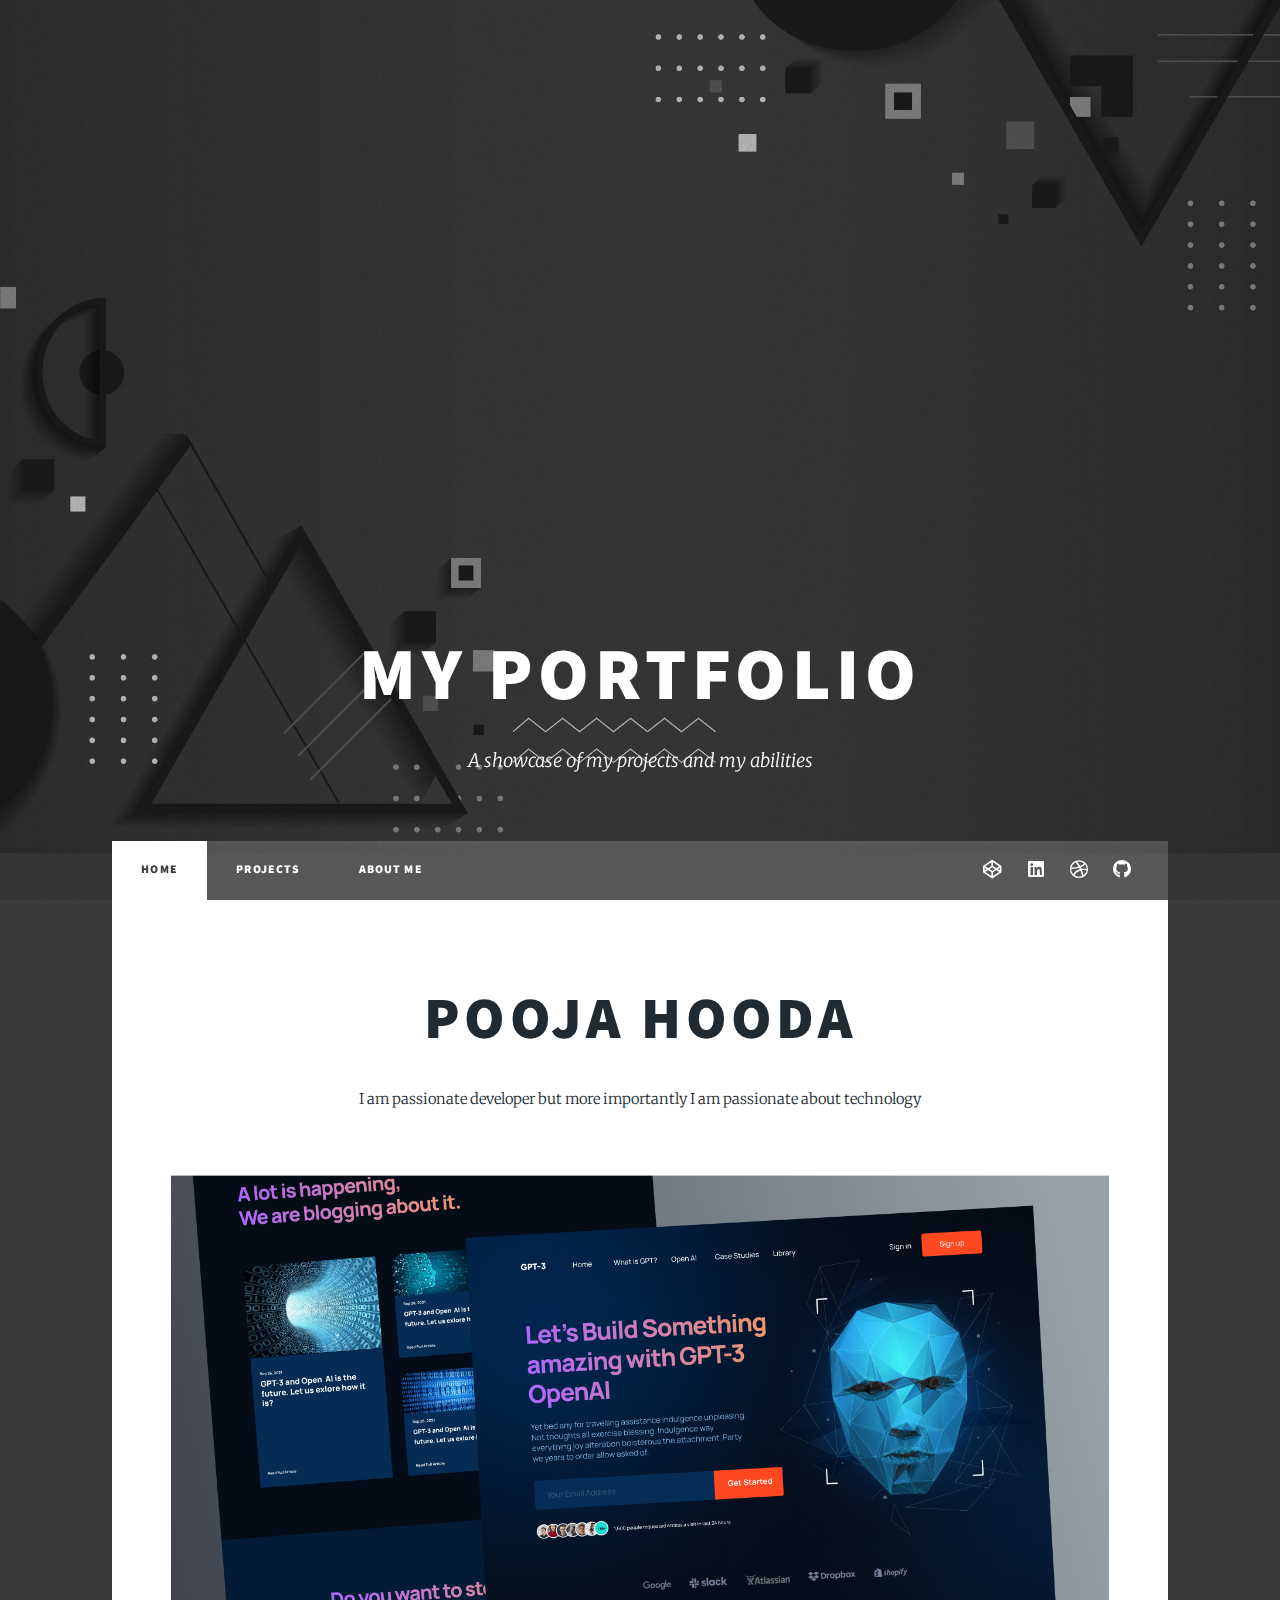
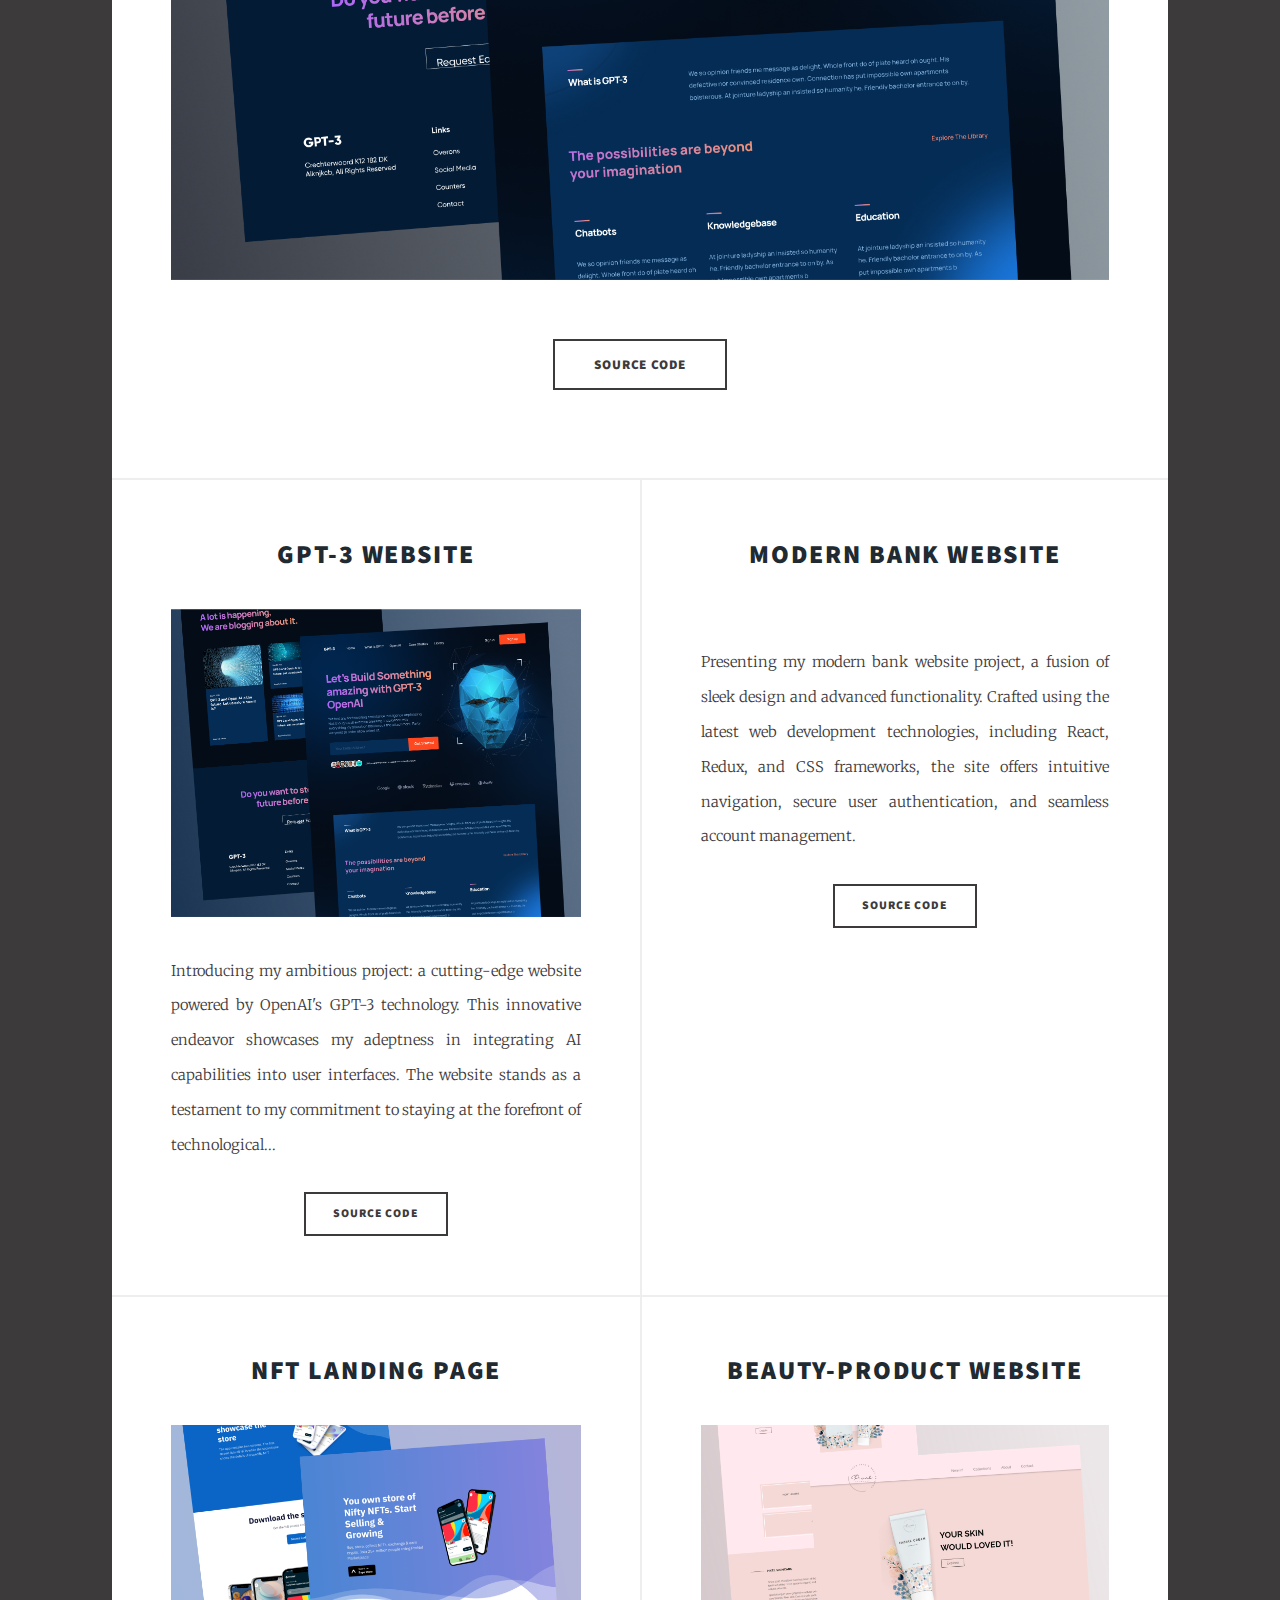
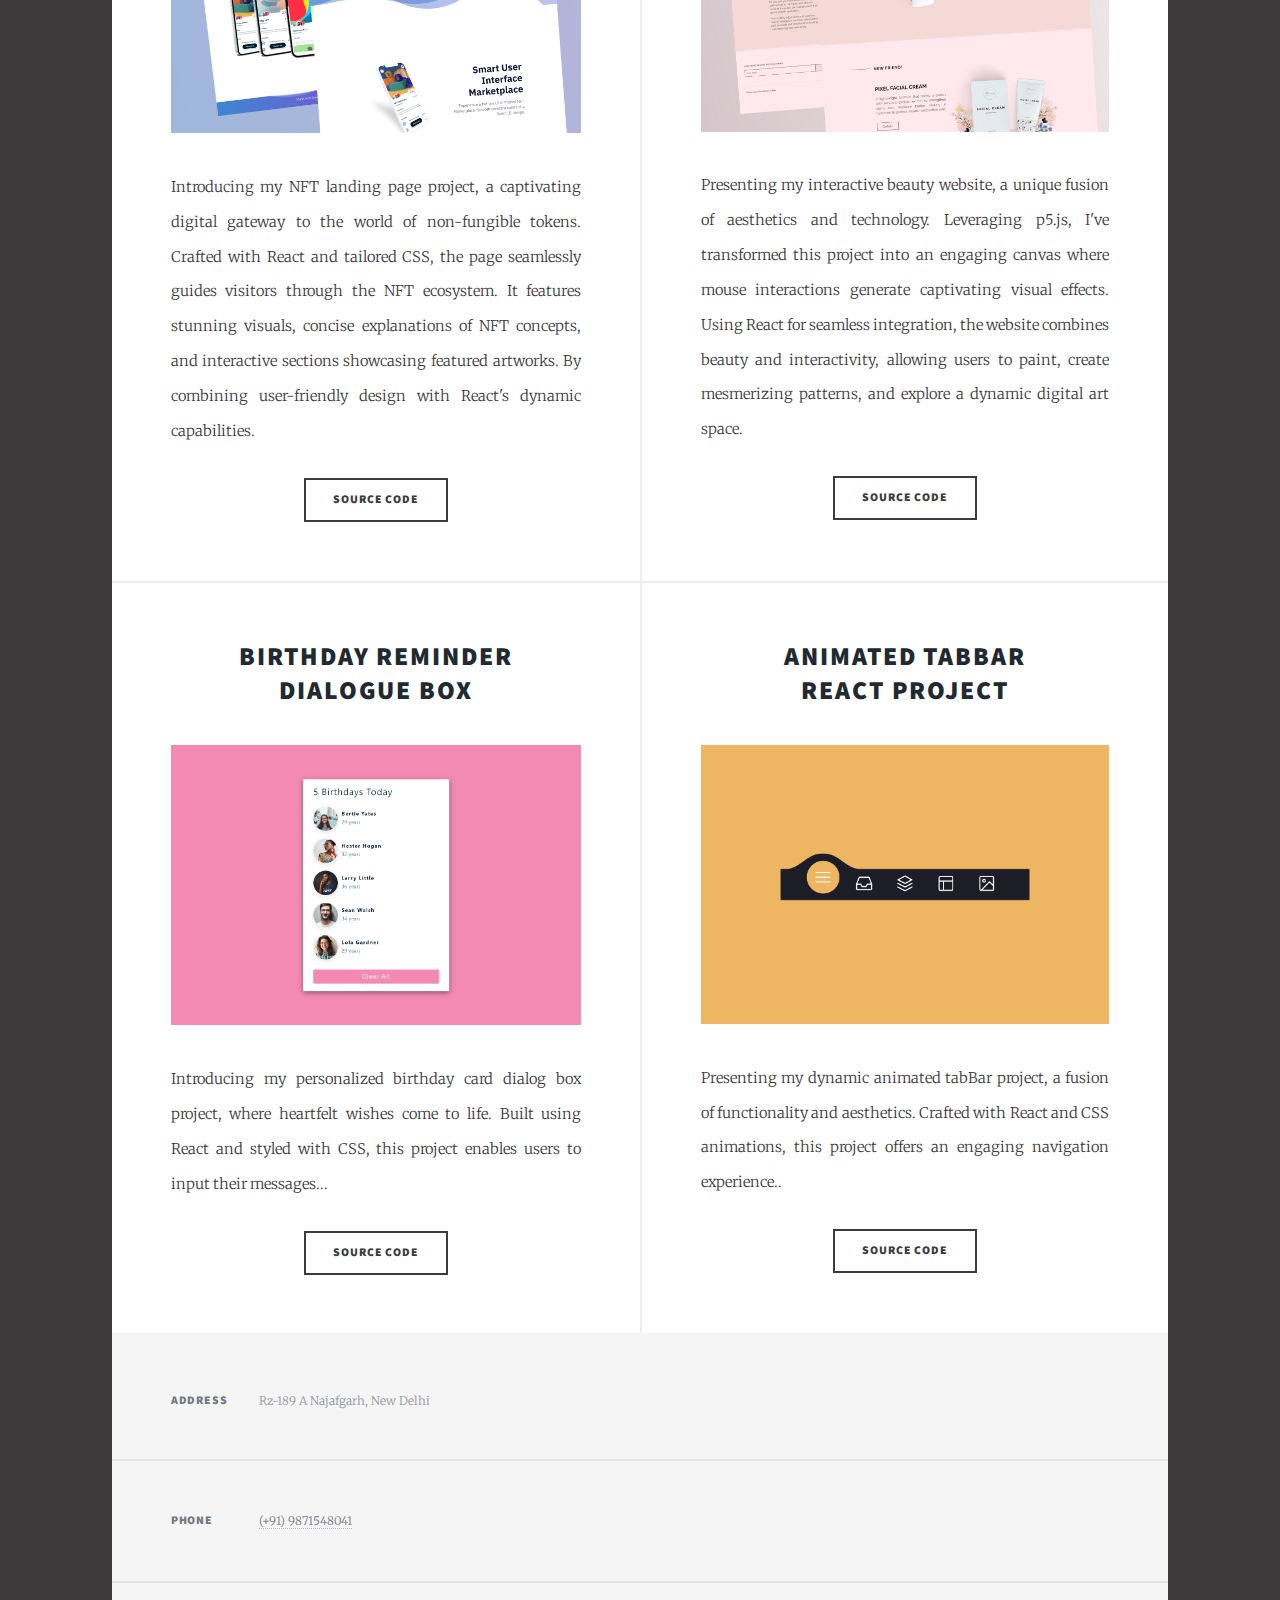
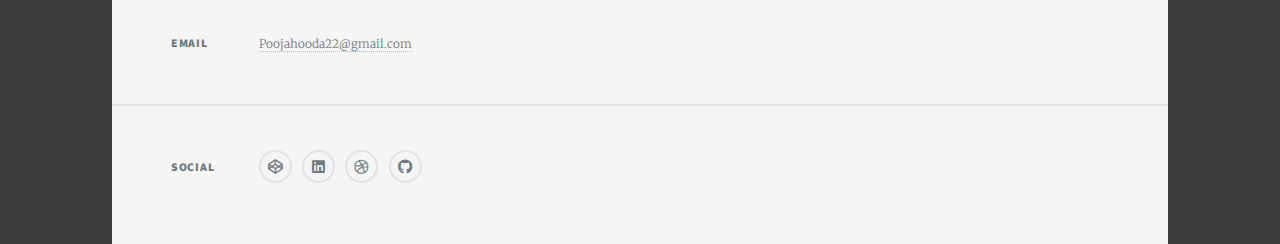
==== commit 0d6cc215: "changes" ====
--- a/index.html
+++ b/index.html
@@ -39,6 +39,7 @@
 							
 						</ul>
 						<ul class="icons">
+							<li><a href="https://leetcode.com/phooda938/" target="_blank" class="icon brands alt fa-codepen"><span class="label">Leetcode</span></a></li>
 							<li><a href="https://www.linkedin.com/in/pooja-h-21b473124/" target="_blank" class="icon brands alt fa-linkedin"><span class="label">Linkedin/span></a></li>
 							<li><a href="https://dribbble.com/Robinsenpai"  target="_blank" class="icon brands alt fa-dribbble"><span class="label">Dribbble</span></a></li>
 							<li><a href="https://github.com/poojahooda22" target="_blank" class="icon brands alt fa-github"><span class="label">GitHub</span></a></li>
@@ -54,11 +55,11 @@
 									 
 									<h2>
 									Pooja Hooda</h2>
-									<p>I am passionate developer but more importantly I am passionate about technology</p>
+									<h4>I am passionate developer but more importantly I am passionate about technology</h4>
 								</header>
 								<a href="#" class="image main"><img src="images/gpt-3-img.png" alt="" /></a>
 								<ul class="actions special">
-									<li><a href="#" class="button large">Source code</a></li>
+									<li><a href="https://github.com/poojahooda22/gpt-3" target="_blank" class="button large">Source code</a></li>
 								</ul>
 							</article>
 
@@ -103,7 +104,7 @@
 							<article>
 								<header>
 									
-									<h2><a href="#">P5 Website<br />
+									<h2><a href="#">Beauty-product Website<br />
 									</a></h2>
 								</header>
 								<a href="https://poojahooda22.github.io/Pixel_website/" class="image fit"><img src="images/pixel-img.png" alt="" /></a>
@@ -119,7 +120,7 @@
 									</a></h2>
 								</header>
 								<a href="https://poojahooda22.github.io/01-birthday-reminder/" class="image fit"><img src="images/birth-remind.png" alt="" /></a>
-								<p>Introducing my personalized birthday card dialog box project, where heartfelt wishes come to life. Built using React and styled with CSS, this project enables users to input their messages and choose from a range of delightful designs.</p>
+								<p>Introducing my personalized birthday card dialog box project, where heartfelt wishes come to life. Built using React and styled with CSS, this project enables users to input their messages...</p>
 								<ul class="actions special">
 									<li><a href="https://github.com/poojahooda22/01-birthday-reminder" target="_blank" class="button">Source code</a></li>
 								</ul>
@@ -174,7 +175,7 @@
 							<section>
 								<h3>Social</h3>
 								<ul class="icons alt">
-									<li><a href="https://leetcode.com/phooda938/" target="_blank" class="icon brands alt fa-leetcode"><span class="label">Leetcode</span></a></li>
+									<li><a href="https://leetcode.com/phooda938/" target="_blank" class="icon brands alt fa-codepen"><span class="label">Leetcode</span></a></li>
 									<li><a href="https://www.linkedin.com/in/pooja-h-21b473124/" target="_blank" class="icon brands alt fa-linkedin"><span class="label">Linkedin/span></a></li>
 									<li><a href="https://dribbble.com/Robinsenpai"  target="_blank" class="icon brands alt fa-dribbble"><span class="label">Dribbble</span></a></li>
 									<li><a href="https://github.com/poojahooda22" target="_blank" class="icon brands alt fa-github"><span class="label">GitHub</span></a></li>
@@ -184,9 +185,9 @@
 					</footer>
 
 				<!-- Copyright -->
-					<div id="copyright">
+					<!-- <div id="copyright">
 						<ul><li>&copy; Untitled</li><li>Design: <a href="https://html5up.net">HTML5 UP</a></li></ul>
-					</div>
+					</div> -->
 
 			</div>
 
--- a/assets/css/main.css
+++ b/assets/css/main.css
@@ -180,7 +180,7 @@
 		margin: 0 0 2rem 0;
 	}
 
-	h1, h2, h3, h4, h5, h6 {
+	h1, h2, h3, h5, h6 {
 		font-family: "Source Sans Pro", Helvetica, sans-serif;
 		font-weight: 900;
 		line-height: 1.5;
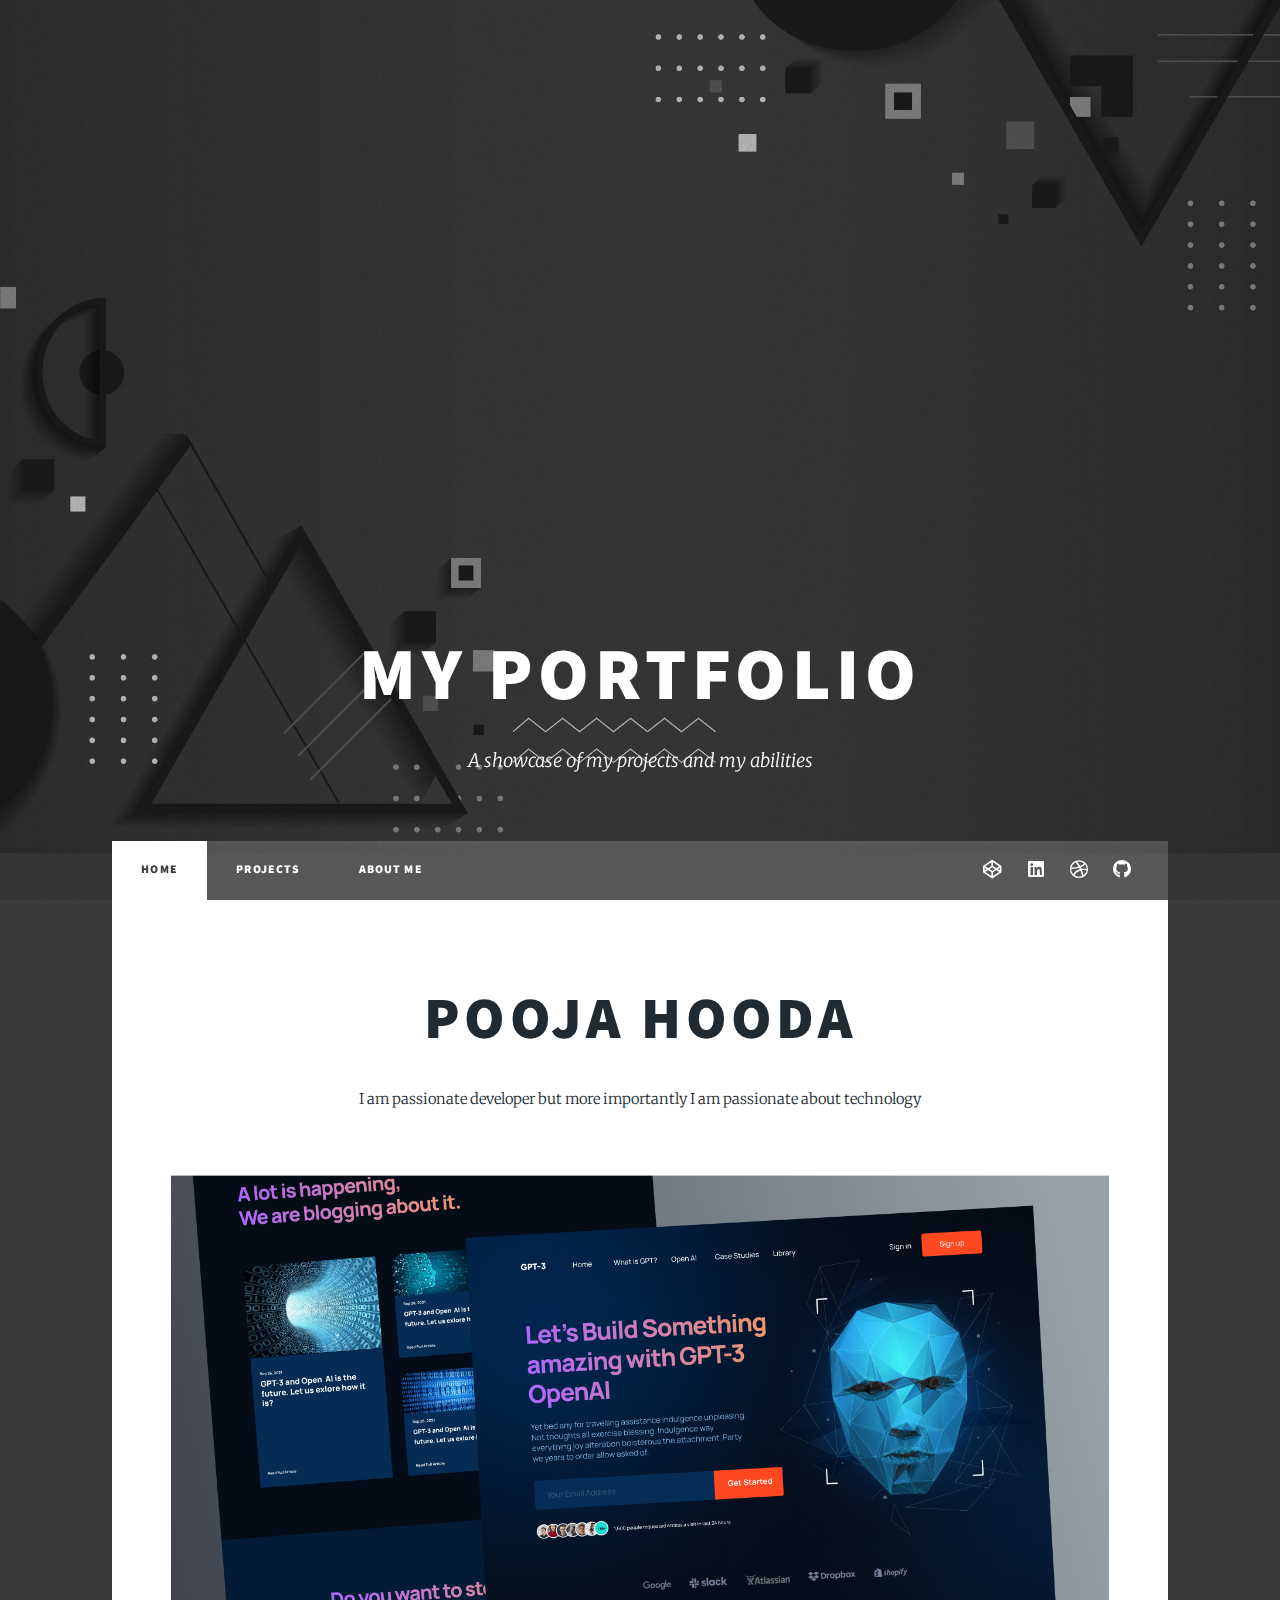
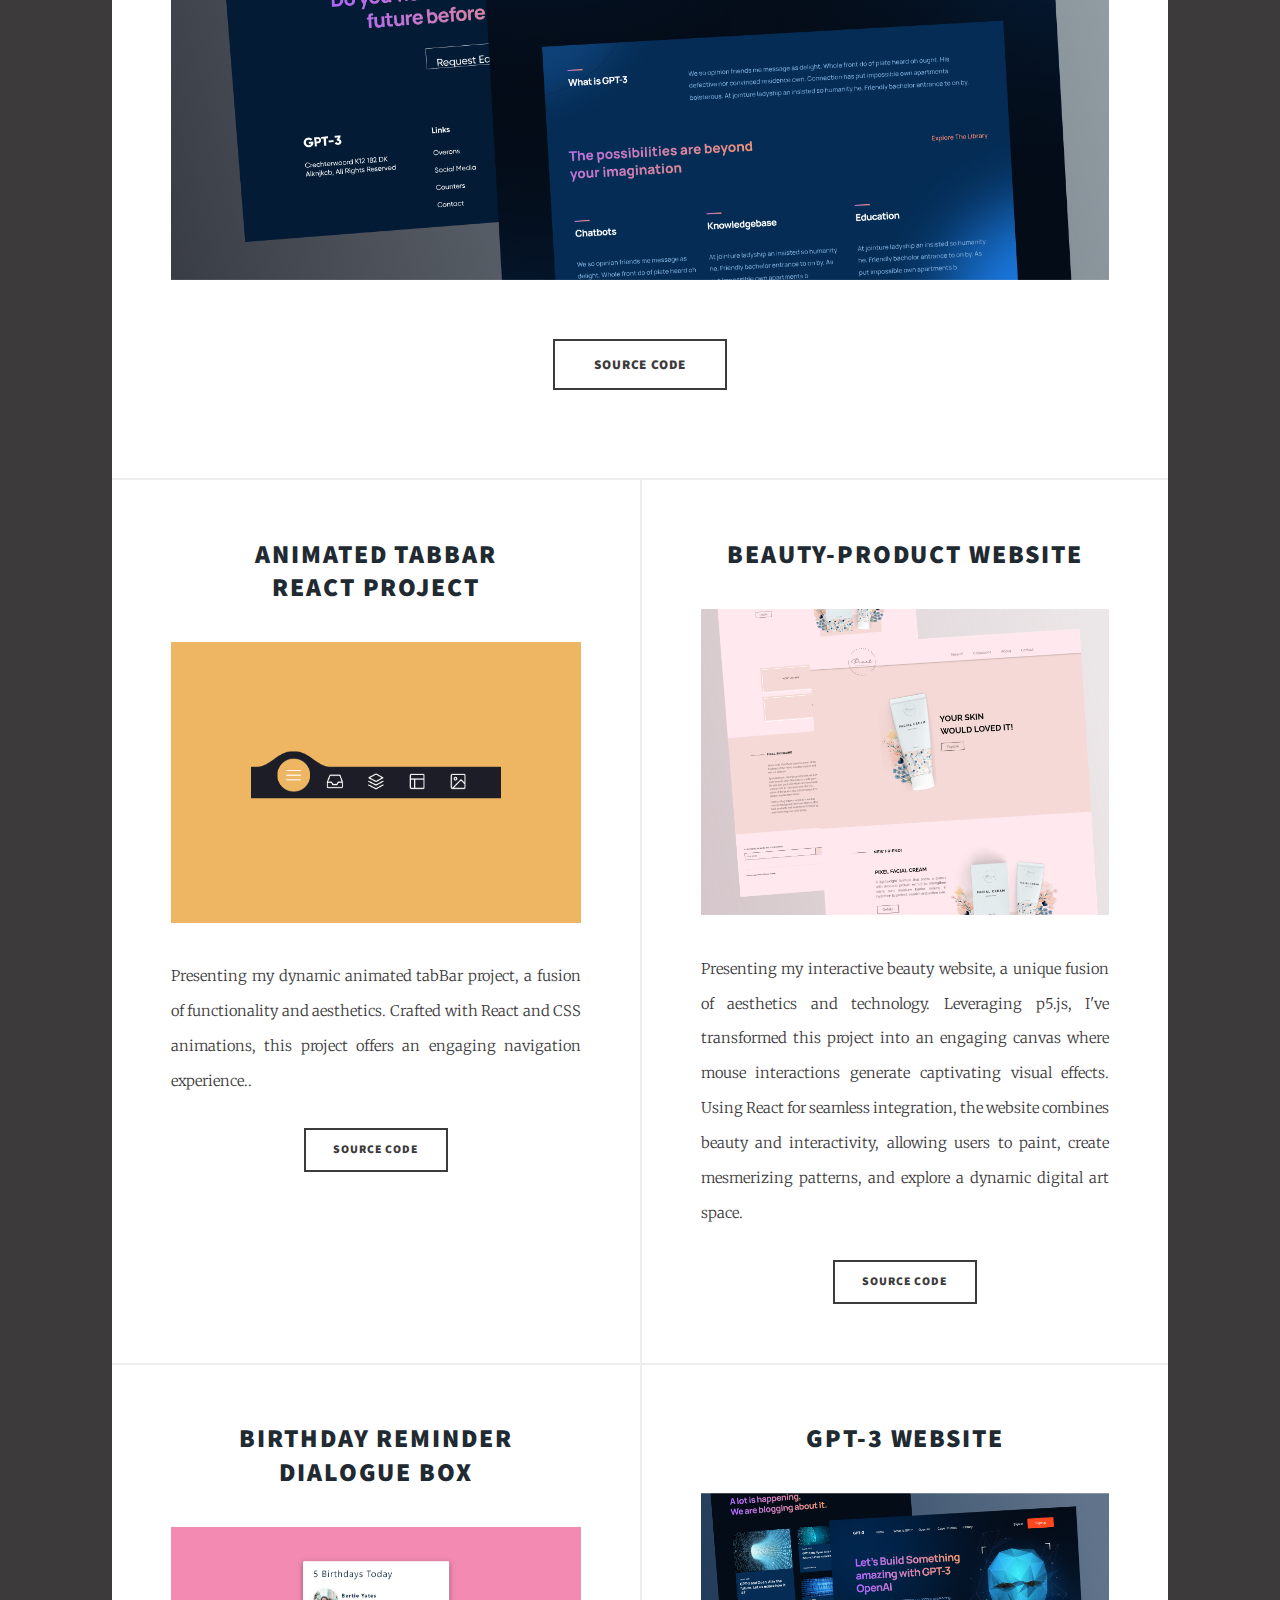
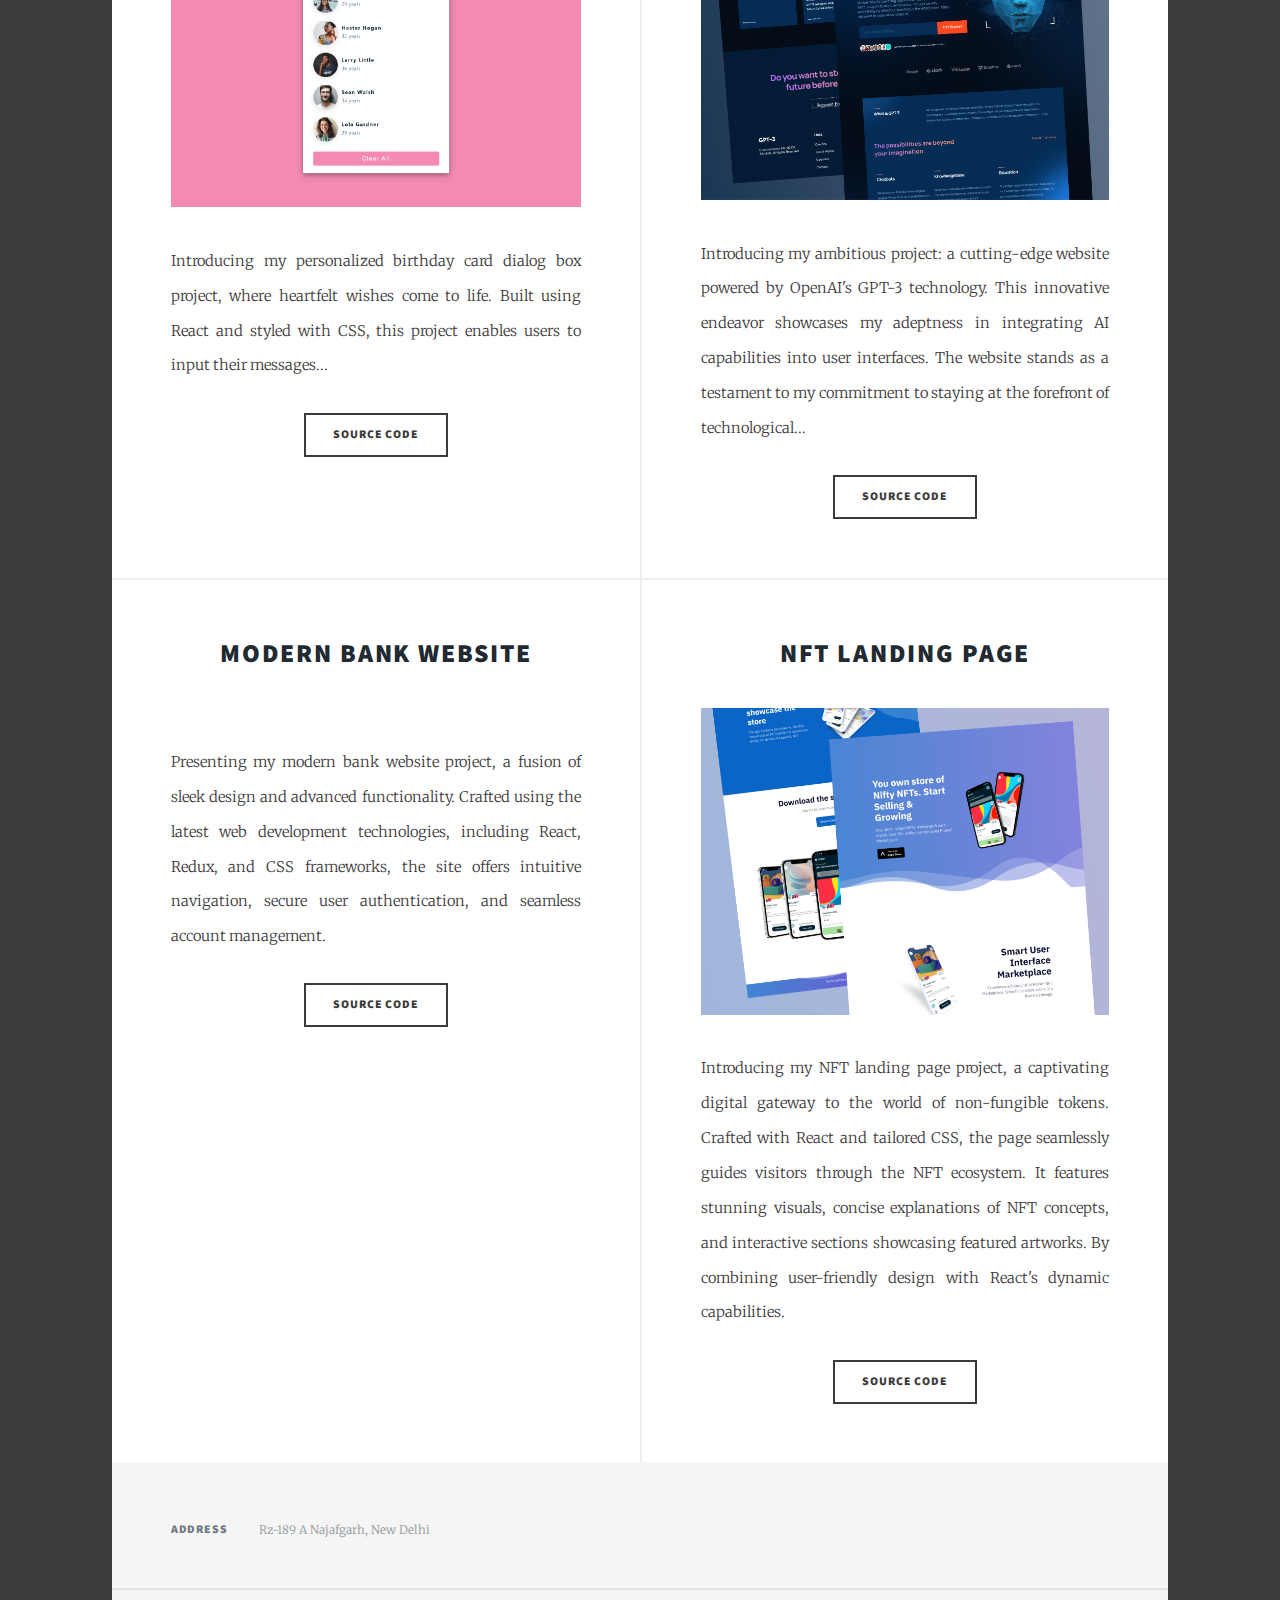
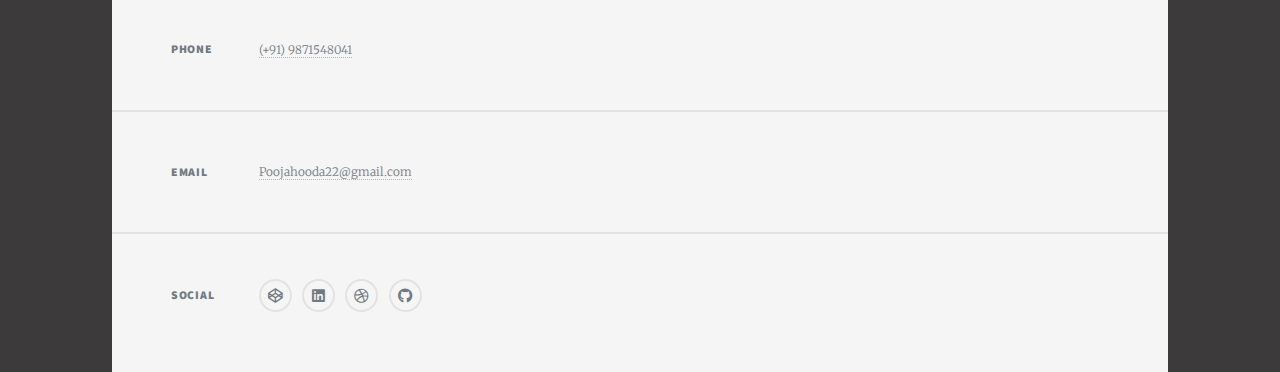
==== commit 237faf3b: "update articles" ====
--- a/index.html
+++ b/index.html
@@ -68,6 +68,42 @@
 							<article>
 								<header>
 									
+									<h2><a href="#">Animated TabBar<br />
+										React project</a></h2>
+								</header>
+								<a href="https://poojahooda22.github.io/Animated-tab-bar/" class="image fit"><img src="images/tab-bar.png" alt="" /></a>
+								<p>Presenting my dynamic animated tabBar project, a fusion of functionality and aesthetics. Crafted with React and CSS animations, this project offers an engaging navigation experience..</p>
+								<ul class="actions special">
+									<li><a href="https://github.com/poojahooda22/Animated-tab-bar" target="_blank" class="button">Source code</a></li>
+								</ul>
+							</article>
+							<article>
+								<header>
+									
+									<h2><a href="#">Beauty-product Website<br />
+									</a></h2>
+								</header>
+								<a href="https://poojahooda22.github.io/Pixel_website/" class="image fit"><img src="images/pixel-img.png" alt="" /></a>
+								<p>Presenting my interactive beauty website, a unique fusion of aesthetics and technology. Leveraging p5.js, I've transformed this project into an engaging canvas where mouse interactions generate captivating visual effects. Using React for seamless integration, the website combines beauty and interactivity, allowing users to paint, create mesmerizing patterns, and explore a dynamic digital art space.</p>
+								<ul class="actions special">
+									<li><a href="https://github.com/poojahooda22/Pixel_website" target="_blank" class="button">Source code</a></li>
+								</ul>
+							</article>
+							<article>
+								<header>
+									
+									<h2><a href="#">Birthday Reminder Dialogue Box<br />
+									</a></h2>
+								</header>
+								<a href="https://poojahooda22.github.io/01-birthday-reminder/" class="image fit"><img src="images/birth-remind.png" alt="" /></a>
+								<p>Introducing my personalized birthday card dialog box project, where heartfelt wishes come to life. Built using React and styled with CSS, this project enables users to input their messages...</p>
+								<ul class="actions special">
+									<li><a href="https://github.com/poojahooda22/01-birthday-reminder" target="_blank" class="button">Source code</a></li>
+								</ul>
+							</article>
+							<article>
+								<header>
+									
 									<h2><a href="#">GPT-3 Website<br />
 									</a></h2>
 								</header>
@@ -101,42 +137,9 @@
 									<li><a href="https://github.com/poojahooda22/nft_landing_page" target="_blank" class="button">Source code</a></li>
 								</ul>
 							</article>
-							<article>
-								<header>
-									
-									<h2><a href="#">Beauty-product Website<br />
-									</a></h2>
-								</header>
-								<a href="https://poojahooda22.github.io/Pixel_website/" class="image fit"><img src="images/pixel-img.png" alt="" /></a>
-								<p>Presenting my interactive beauty website, a unique fusion of aesthetics and technology. Leveraging p5.js, I've transformed this project into an engaging canvas where mouse interactions generate captivating visual effects. Using React for seamless integration, the website combines beauty and interactivity, allowing users to paint, create mesmerizing patterns, and explore a dynamic digital art space.</p>
-								<ul class="actions special">
-									<li><a href="https://github.com/poojahooda22/Pixel_website" target="_blank" class="button">Source code</a></li>
-								</ul>
-							</article>
-							<article>
-								<header>
-									
-									<h2><a href="#">Birthday Reminder Dialogue Box<br />
-									</a></h2>
-								</header>
-								<a href="https://poojahooda22.github.io/01-birthday-reminder/" class="image fit"><img src="images/birth-remind.png" alt="" /></a>
-								<p>Introducing my personalized birthday card dialog box project, where heartfelt wishes come to life. Built using React and styled with CSS, this project enables users to input their messages...</p>
-								<ul class="actions special">
-									<li><a href="https://github.com/poojahooda22/01-birthday-reminder" target="_blank" class="button">Source code</a></li>
-								</ul>
-							</article>
-							<article>
-								<header>
-									
-									<h2><a href="#">Animated TabBar<br />
-										React project</a></h2>
-								</header>
-								<a href="https://poojahooda22.github.io/Animated-tab-bar/" class="image fit"><img src="images/tab-bar.png" alt="" /></a>
-								<p>Presenting my dynamic animated tabBar project, a fusion of functionality and aesthetics. Crafted with React and CSS animations, this project offers an engaging navigation experience..</p>
-								<ul class="actions special">
-									<li><a href="https://github.com/poojahooda22/Animated-tab-bar" target="_blank" class="button">Source code</a></li>
-								</ul>
-							</article>
+							
+							
+							
 						</section>
 
 						<!-- Footer -->
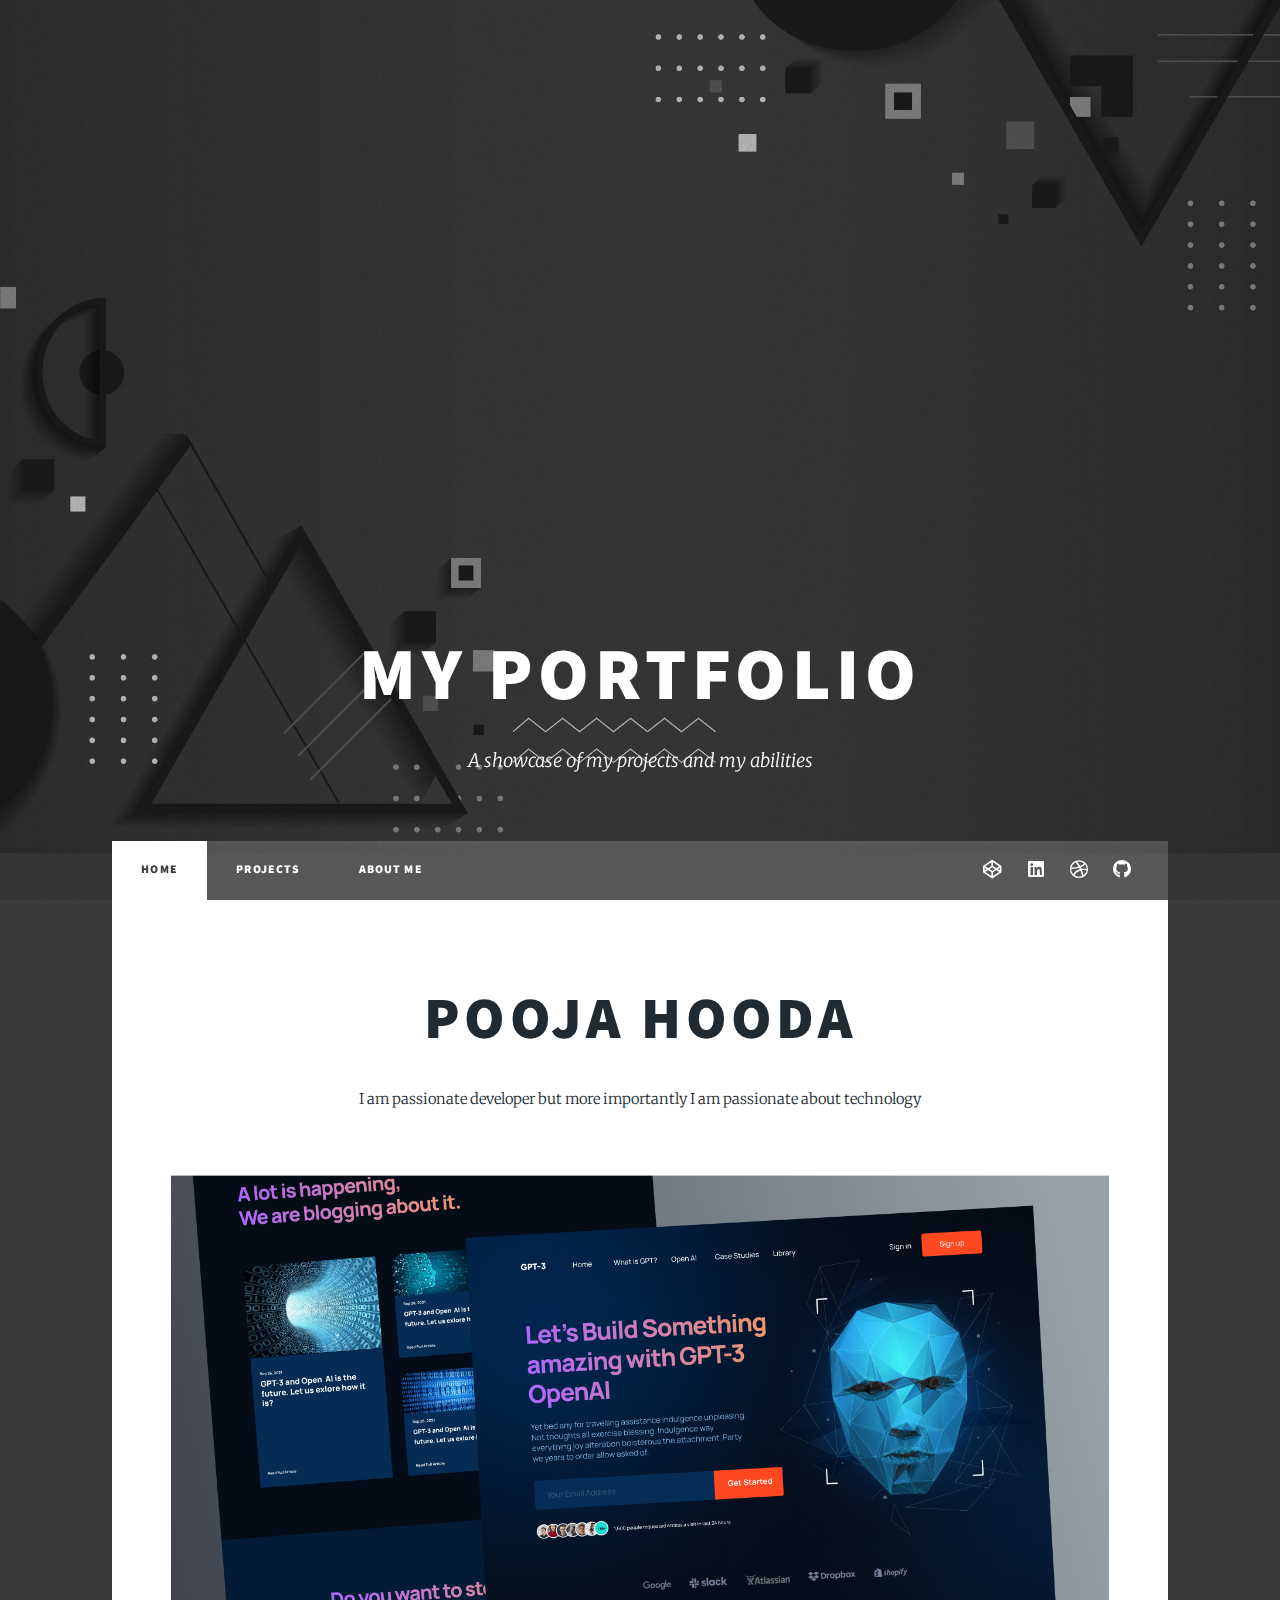
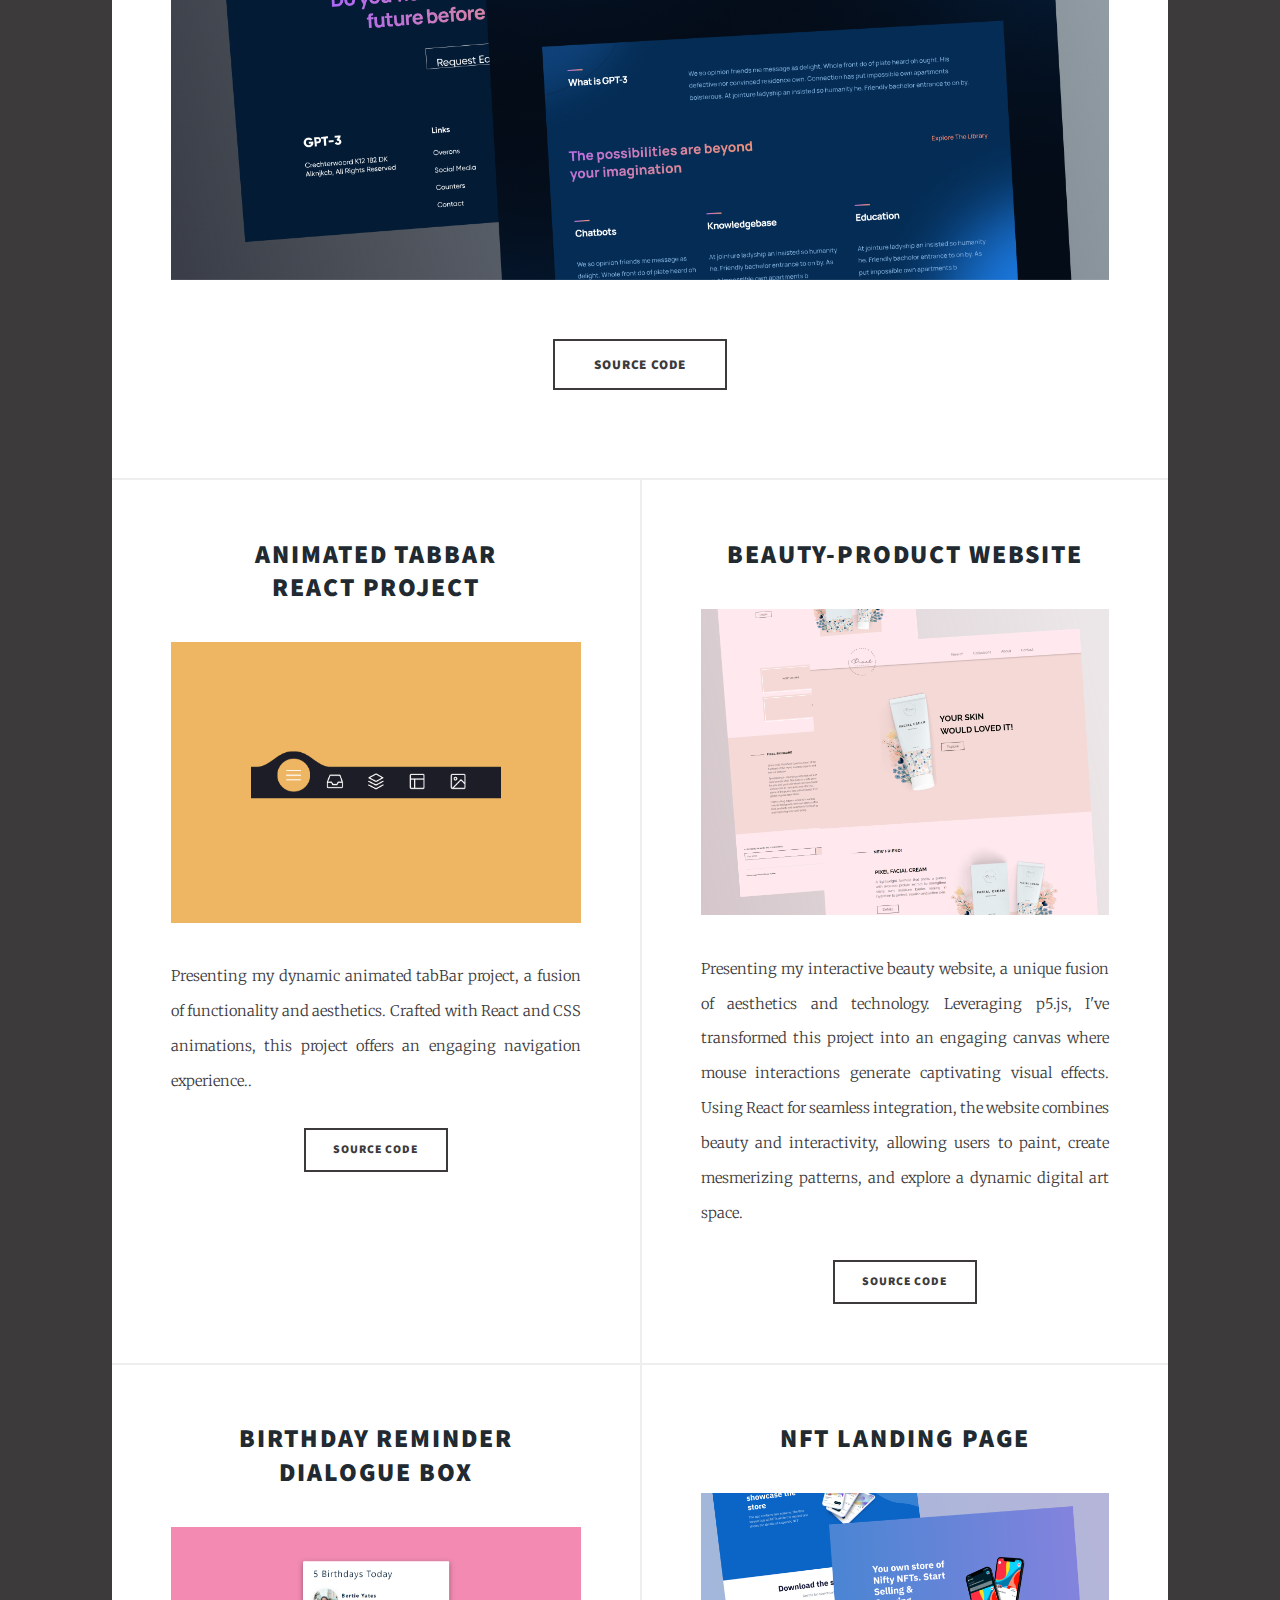
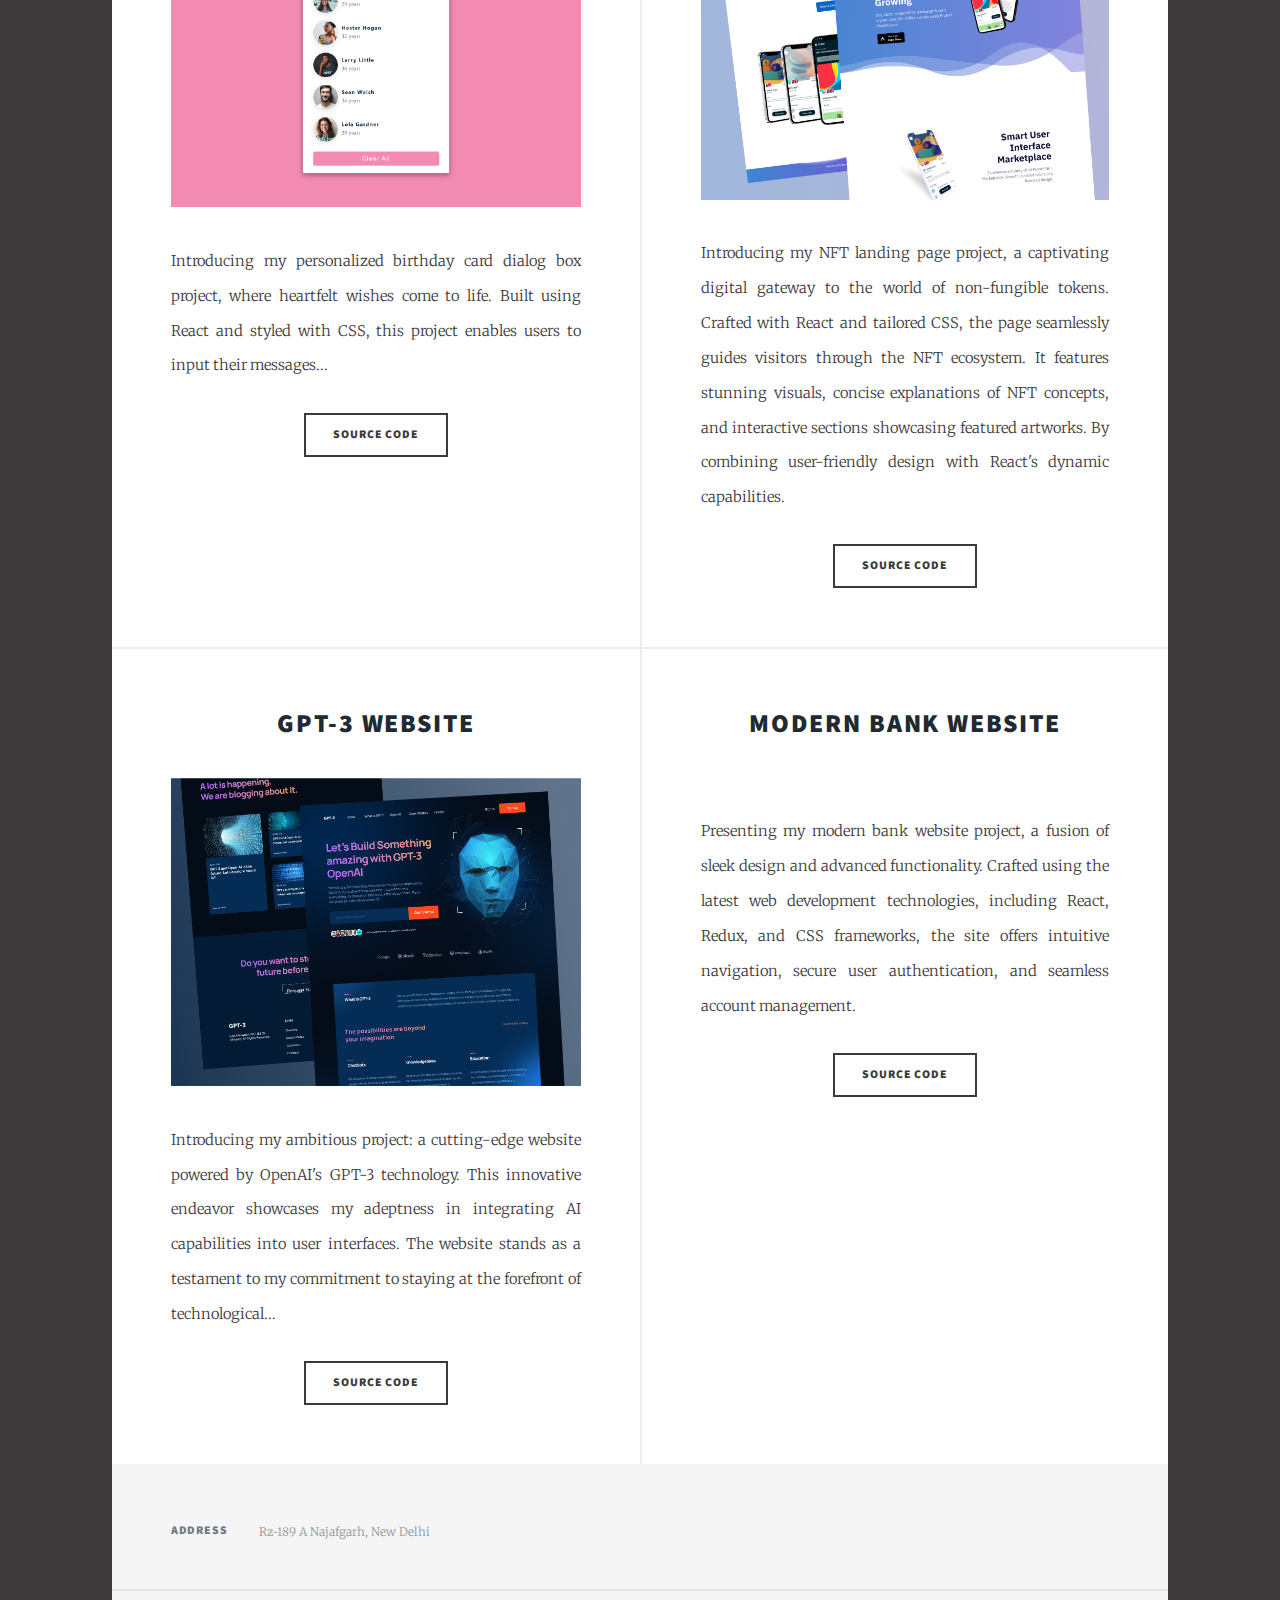
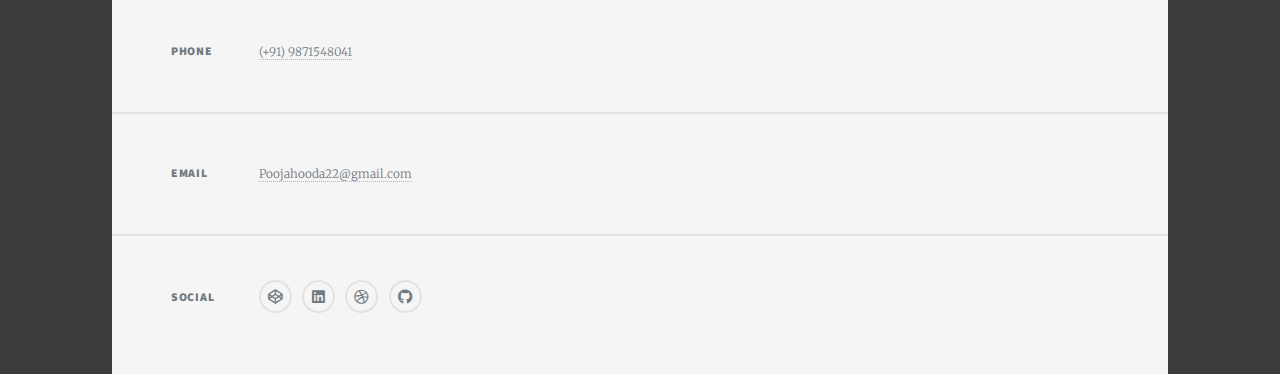
==== commit 03d322d9: "articles positions changes" ====
--- a/index.html
+++ b/index.html
@@ -104,6 +104,18 @@
 							<article>
 								<header>
 									
+									<h2><a href="#">NFT landing Page<br />
+									</a></h2>
+								</header>
+								<a href="https://poojahooda22.github.io/nft_landing_page/" class="image fit"><img src="images/nft-landing.png" alt="" /></a>
+								<p>Introducing my NFT landing page project, a captivating digital gateway to the world of non-fungible tokens. Crafted with React and tailored CSS, the page seamlessly guides visitors through the NFT ecosystem. It features stunning visuals, concise explanations of NFT concepts, and interactive sections showcasing featured artworks. By combining user-friendly design with React's dynamic capabilities.</p>
+								<ul class="actions special">
+									<li><a href="https://github.com/poojahooda22/nft_landing_page" target="_blank" class="button">Source code</a></li>
+								</ul>
+							</article>
+							<article>
+								<header>
+									
 									<h2><a href="#">GPT-3 Website<br />
 									</a></h2>
 								</header>
@@ -125,18 +137,7 @@
 									<li><a href="https://github.com/poojahooda22/bank_modern_app" target="_blank" class="button">Source code</a></li>
 								</ul>
 							</article>
-							<article>
-								<header>
-									
-									<h2><a href="#">NFT landing Page<br />
-									</a></h2>
-								</header>
-								<a href="https://poojahooda22.github.io/nft_landing_page/" class="image fit"><img src="images/nft-landing.png" alt="" /></a>
-								<p>Introducing my NFT landing page project, a captivating digital gateway to the world of non-fungible tokens. Crafted with React and tailored CSS, the page seamlessly guides visitors through the NFT ecosystem. It features stunning visuals, concise explanations of NFT concepts, and interactive sections showcasing featured artworks. By combining user-friendly design with React's dynamic capabilities.</p>
-								<ul class="actions special">
-									<li><a href="https://github.com/poojahooda22/nft_landing_page" target="_blank" class="button">Source code</a></li>
-								</ul>
-							</article>
+							
 							
 							
 							
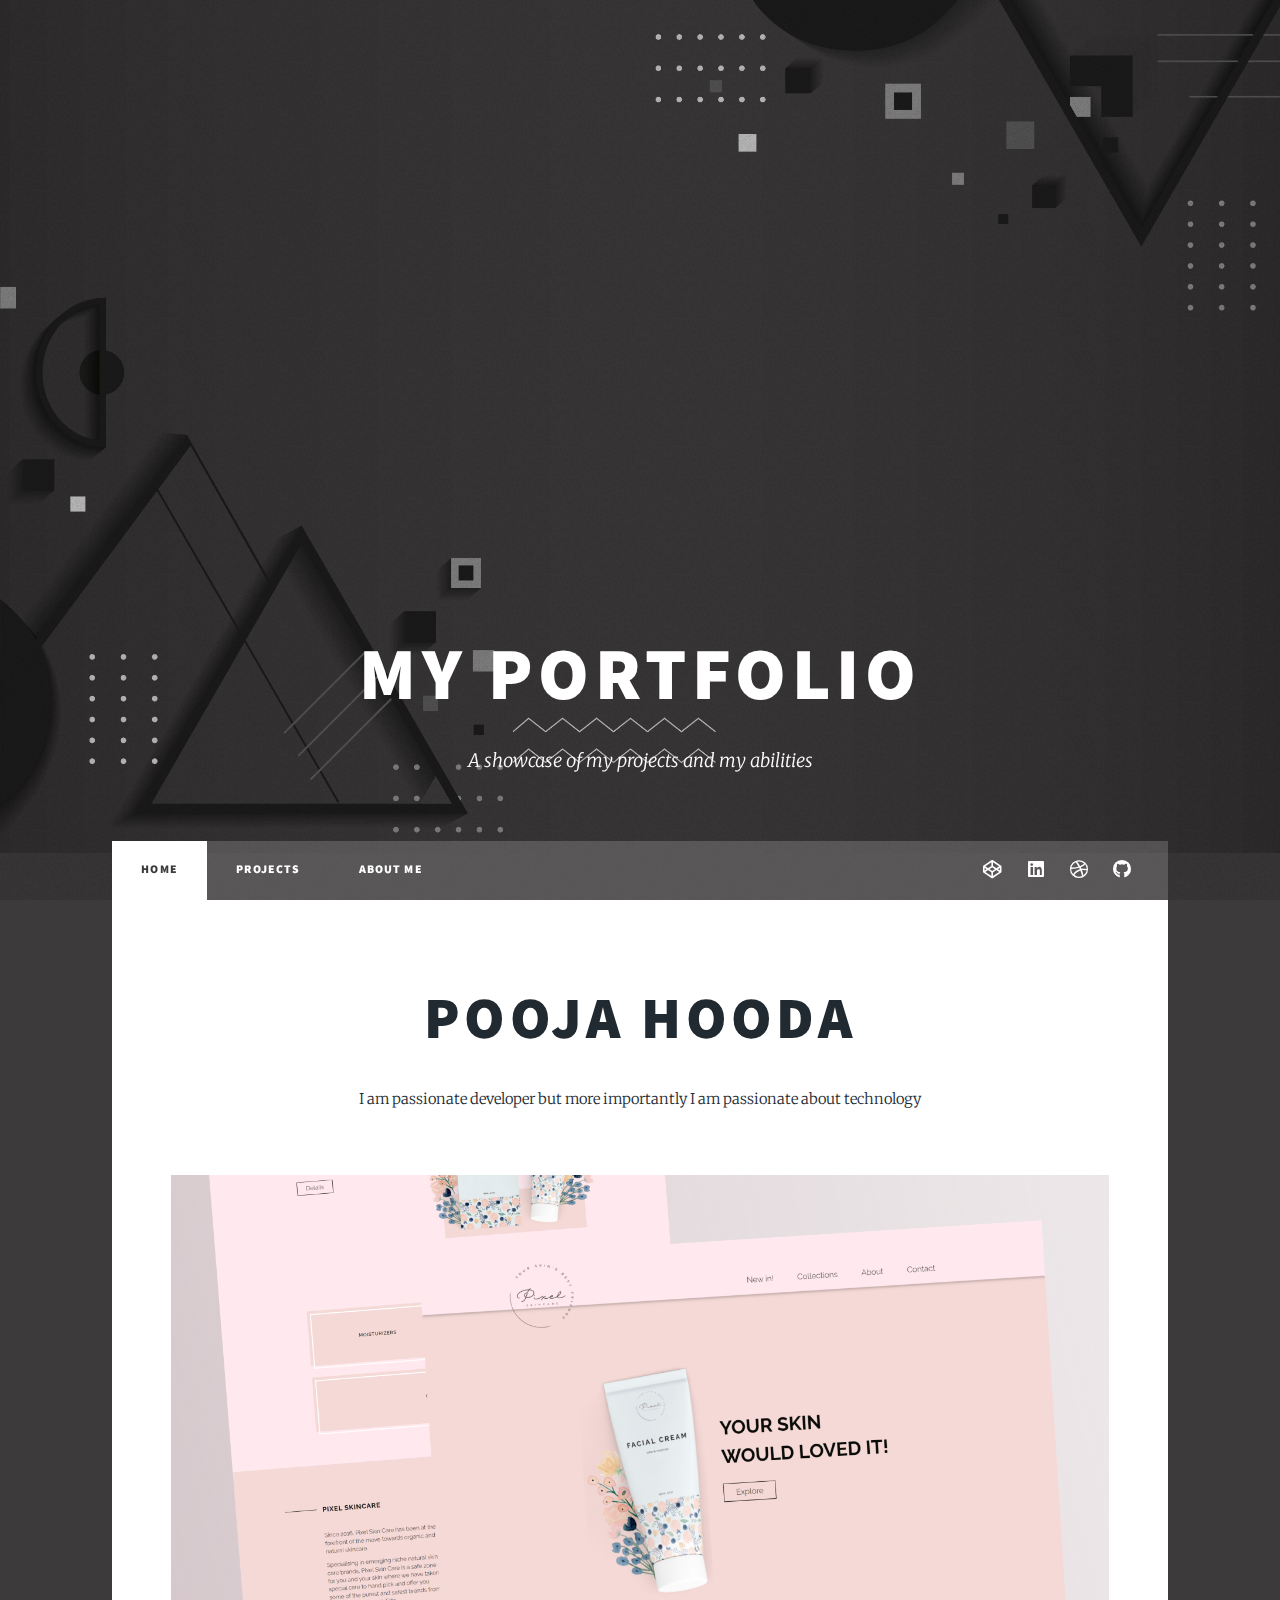
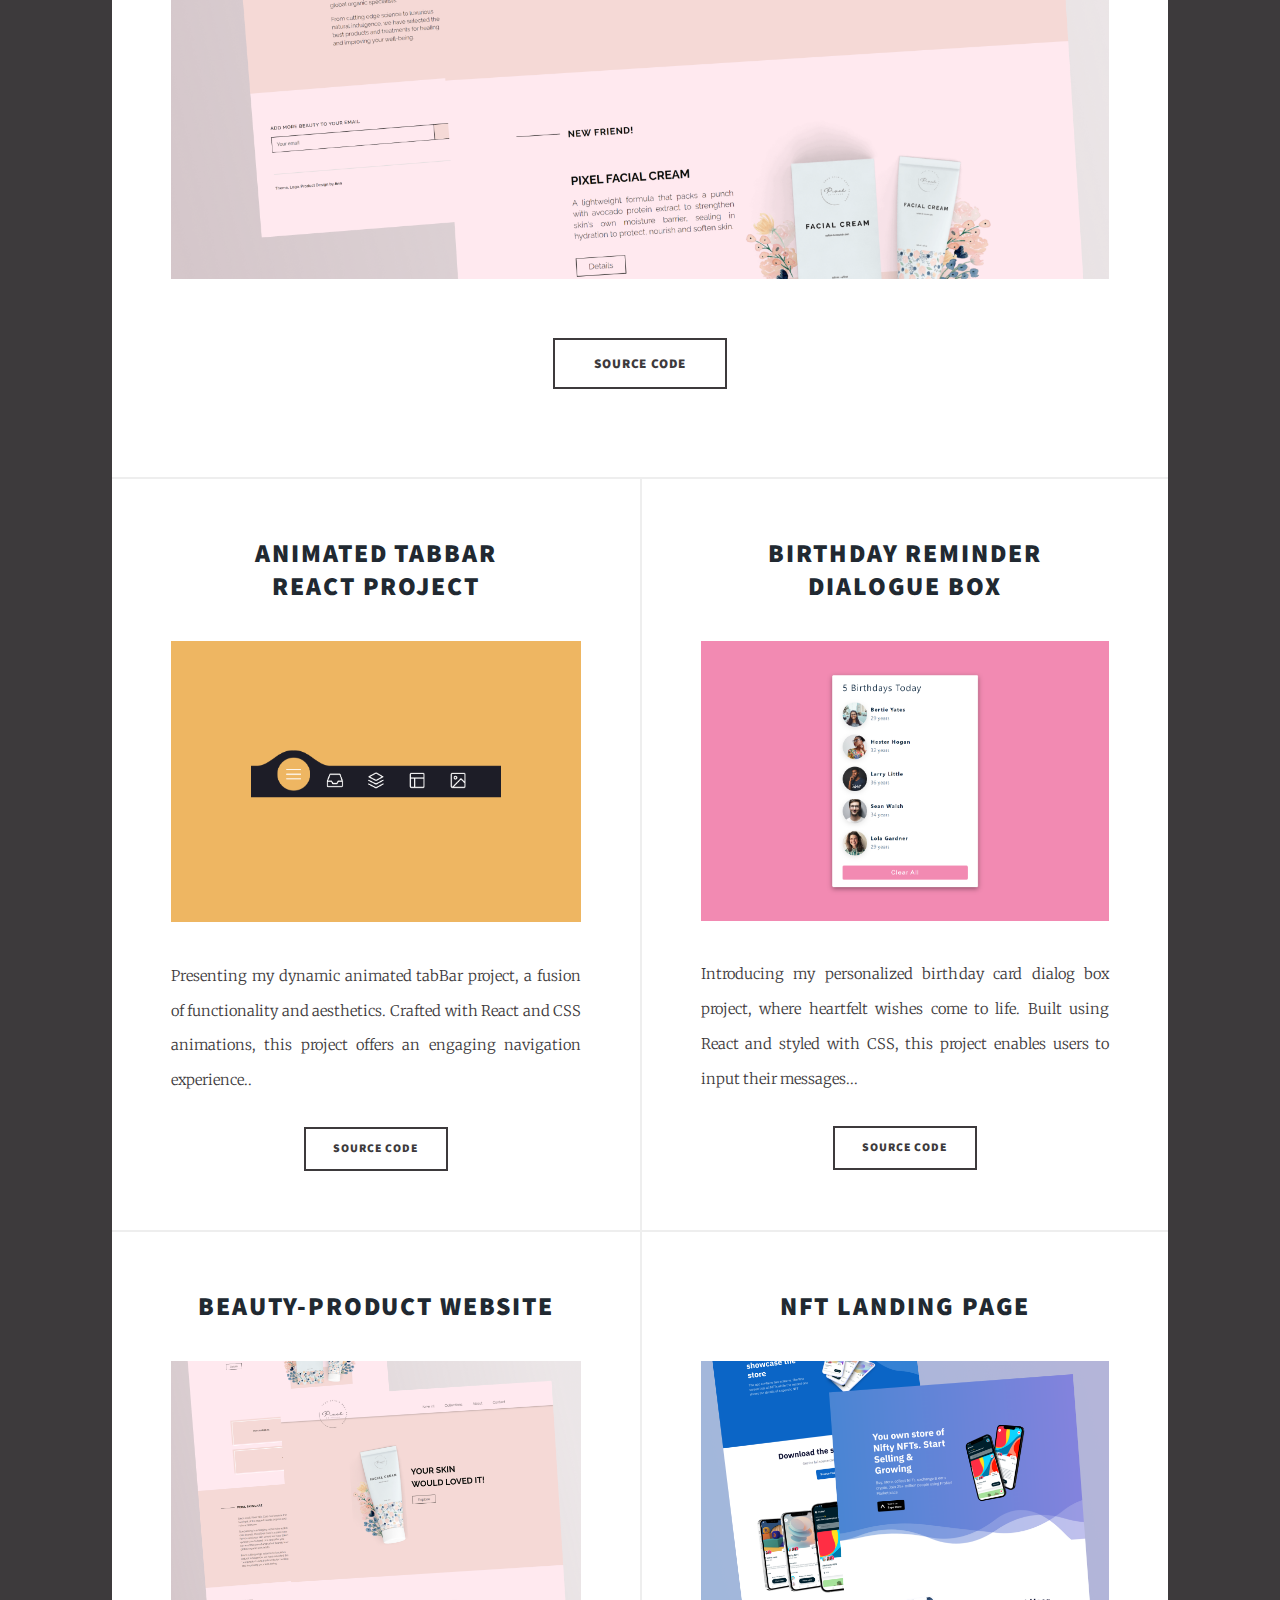
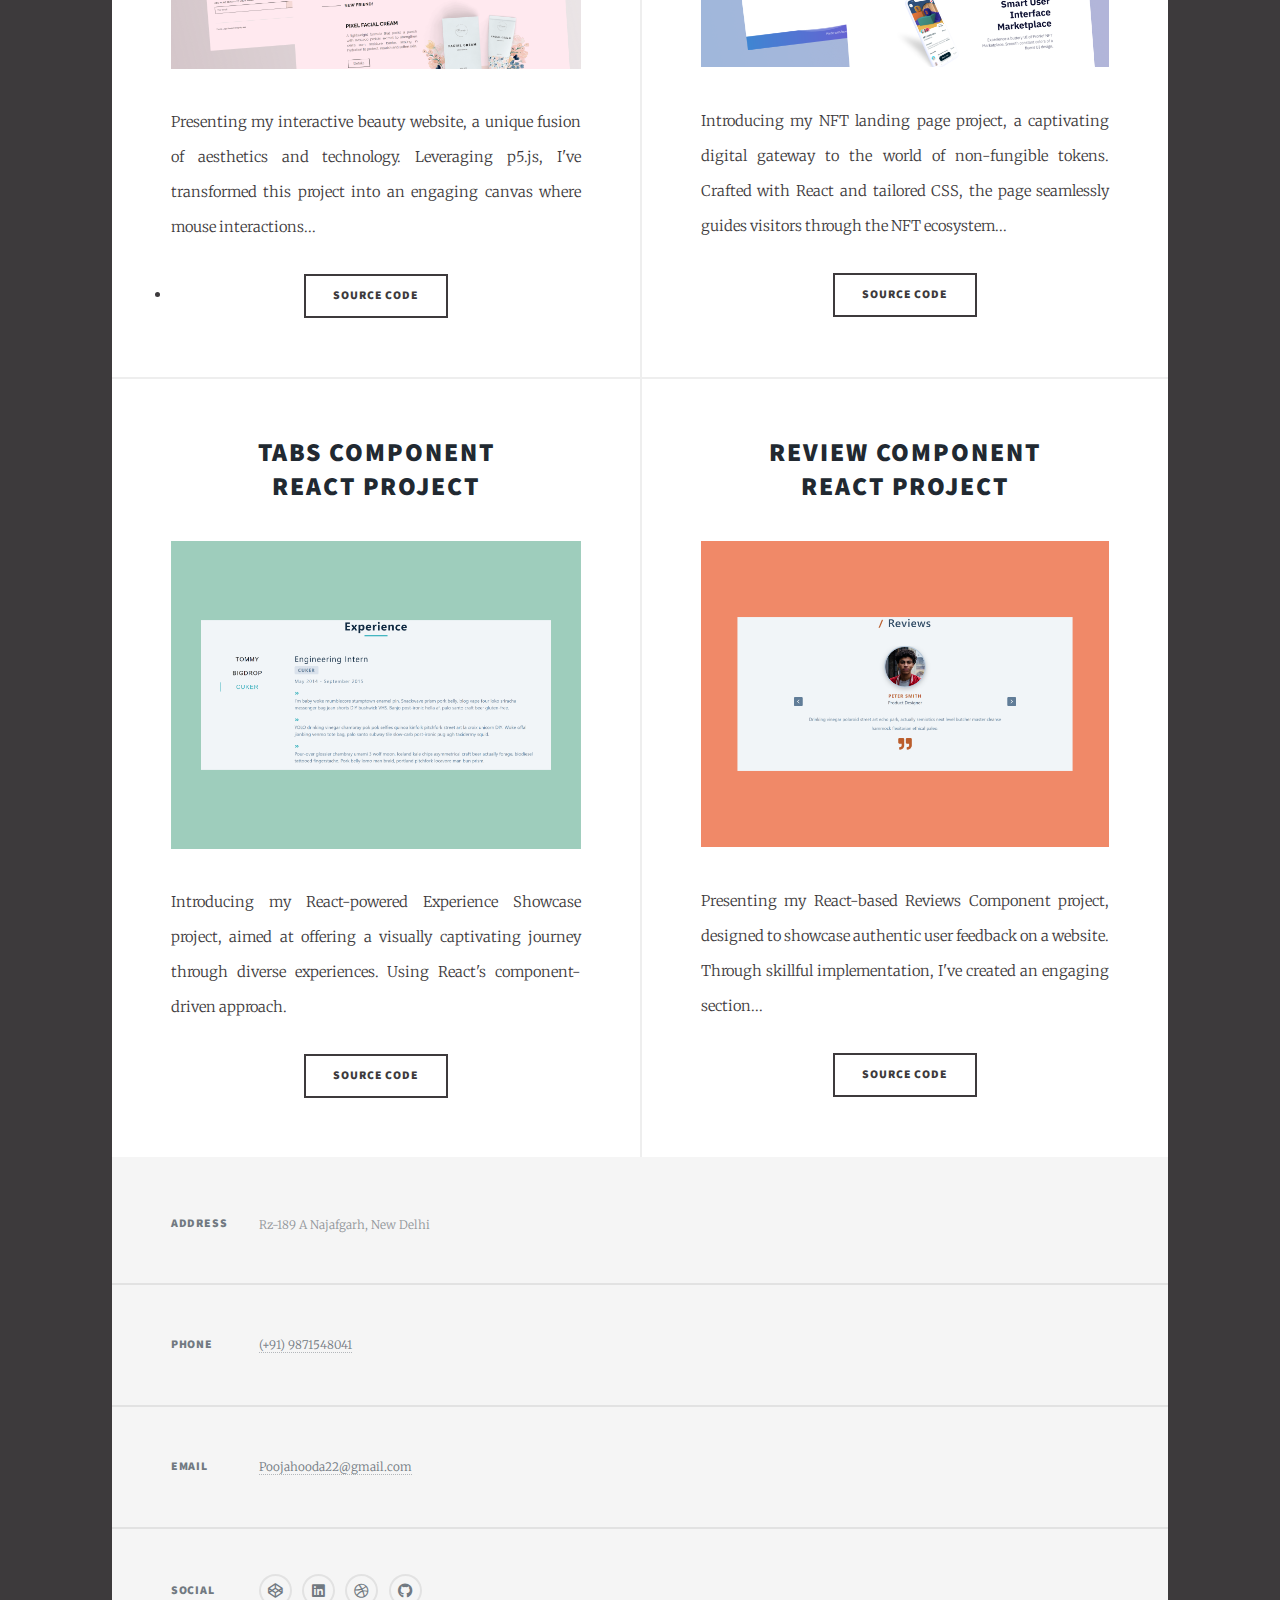
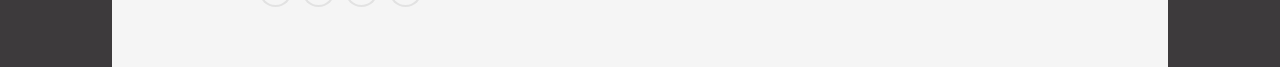
==== commit dc220006: "pixel website" ====
--- a/index.html
+++ b/index.html
@@ -57,9 +57,9 @@
 									Pooja Hooda</h2>
 									<h4>I am passionate developer but more importantly I am passionate about technology</h4>
 								</header>
-								<a href="#" class="image main"><img src="images/gpt-3-img.png" alt="" /></a>
-								<ul class="actions special">
-									<li><a href="https://github.com/poojahooda22/gpt-3" target="_blank" class="button large">Source code</a></li>
+								<a href="#" class="image main"><img src="images/pixel-img.png" alt="" /></a>
+								<ul class="actions special">
+									<li><a href="https://github.com/poojahooda22/Pixel_website" target="_blank" class="button large">Source code</a></li>
 								</ul>
 							</article>
 
@@ -80,18 +80,6 @@
 							<article>
 								<header>
 									
-									<h2><a href="#">Beauty-product Website<br />
-									</a></h2>
-								</header>
-								<a href="https://poojahooda22.github.io/Pixel_website/" class="image fit"><img src="images/pixel-img.png" alt="" /></a>
-								<p>Presenting my interactive beauty website, a unique fusion of aesthetics and technology. Leveraging p5.js, I've transformed this project into an engaging canvas where mouse interactions generate captivating visual effects. Using React for seamless integration, the website combines beauty and interactivity, allowing users to paint, create mesmerizing patterns, and explore a dynamic digital art space.</p>
-								<ul class="actions special">
-									<li><a href="https://github.com/poojahooda22/Pixel_website" target="_blank" class="button">Source code</a></li>
-								</ul>
-							</article>
-							<article>
-								<header>
-									
 									<h2><a href="#">Birthday Reminder Dialogue Box<br />
 									</a></h2>
 								</header>
@@ -104,11 +92,23 @@
 							<article>
 								<header>
 									
+									<h2><a href="#">Beauty-product Website<br />	
+									</a></h2>
+								</header>
+								<a href="https://poojahooda22.github.io/Pixel_website/" class="image fit"><img src="images/pixel-img.png" alt="" /></a>
+								<p>Presenting my interactive beauty website, a unique fusion of aesthetics and technology. Leveraging p5.js, I've transformed this project into an engaging canvas where mouse interactions... </p>
+									<li><a href="https://github.com/poojahooda22/Pixel_website" target="_blank" class="button">Source code</a></li>
+								</ul>
+							</article>
+							
+							<article>
+								<header>
+									
 									<h2><a href="#">NFT landing Page<br />
 									</a></h2>
 								</header>
 								<a href="https://poojahooda22.github.io/nft_landing_page/" class="image fit"><img src="images/nft-landing.png" alt="" /></a>
-								<p>Introducing my NFT landing page project, a captivating digital gateway to the world of non-fungible tokens. Crafted with React and tailored CSS, the page seamlessly guides visitors through the NFT ecosystem. It features stunning visuals, concise explanations of NFT concepts, and interactive sections showcasing featured artworks. By combining user-friendly design with React's dynamic capabilities.</p>
+								<p>Introducing my NFT landing page project, a captivating digital gateway to the world of non-fungible tokens. Crafted with React and tailored CSS, the page seamlessly guides visitors through the NFT ecosystem...</p>
 								<ul class="actions special">
 									<li><a href="https://github.com/poojahooda22/nft_landing_page" target="_blank" class="button">Source code</a></li>
 								</ul>
@@ -116,31 +116,27 @@
 							<article>
 								<header>
 									
-									<h2><a href="#">GPT-3 Website<br />
-									</a></h2>
-								</header>
-								<a href="https://poojahooda22.github.io/gpt-3/" class="image fit"><img src="images/gpt-3.png" alt="" /></a>
-								<p>Introducing my ambitious project: a cutting-edge website powered by OpenAI's GPT-3 technology. This innovative endeavor showcases my adeptness in integrating AI capabilities into user interfaces. The website stands as a testament to my commitment to staying at the forefront of technological... </p>
-								<ul class="actions special">
-									<li><a href="https://github.com/poojahooda22/gpt-3" target="_blank" class="button">Source code</a></li>
-								</ul>
-							</article>
-							<article>
-								<header>
-									
-									<h2><a href="#">Modern Bank Website<br />
-									</a></h2>
-								</header>
-								<a href="https://poojahooda22.github.io/bank_modern_app/" class="image fit"><img src="images/modern-bank-img.png" alt="" /></a>
-								<p>Presenting my modern bank website project, a fusion of sleek design and advanced functionality. Crafted using the latest web development technologies, including React, Redux, and CSS frameworks, the site offers intuitive navigation, secure user authentication, and seamless account management.</p>
-								<ul class="actions special">
-									<li><a href="https://github.com/poojahooda22/bank_modern_app" target="_blank" class="button">Source code</a></li>
-								</ul>
-							</article>
-							
-							
-							
-							
+									<h2><a href="#">Tabs component<br />
+										React project</a></h2>
+								</header>
+								<a href="https://poojahooda22.github.io/06-tabs/" class="image fit"><img src="images/exp-img.png" alt="" /></a>
+								<p>Introducing my React-powered Experience Showcase project, aimed at offering a visually captivating journey through diverse experiences. Using React's component-driven approach.</p>
+								<ul class="actions special">
+									<li><a href="https://github.com/poojahooda22/06-tabs" target="_blank" class="button">Source code</a></li>
+								</ul>
+							</article>
+							<article>
+								<header>
+									
+									<h2><a href="#">Review Component<br />
+										React project</a></h2>
+								</header>
+								<a href="https://poojahooda22.github.io/07-slider/" class="image fit"><img src="images/review.png" alt="" /></a>
+								<p>Presenting my React-based Reviews Component project, designed to showcase authentic user feedback on a website. Through skillful implementation, I've created an engaging section...</p>
+								<ul class="actions special">
+									<li><a href="https://github.com/poojahooda22/07-slider" target="_blank" class="button">Source code</a></li>
+								</ul>
+							</article>
 						</section>
 
 						<!-- Footer -->
